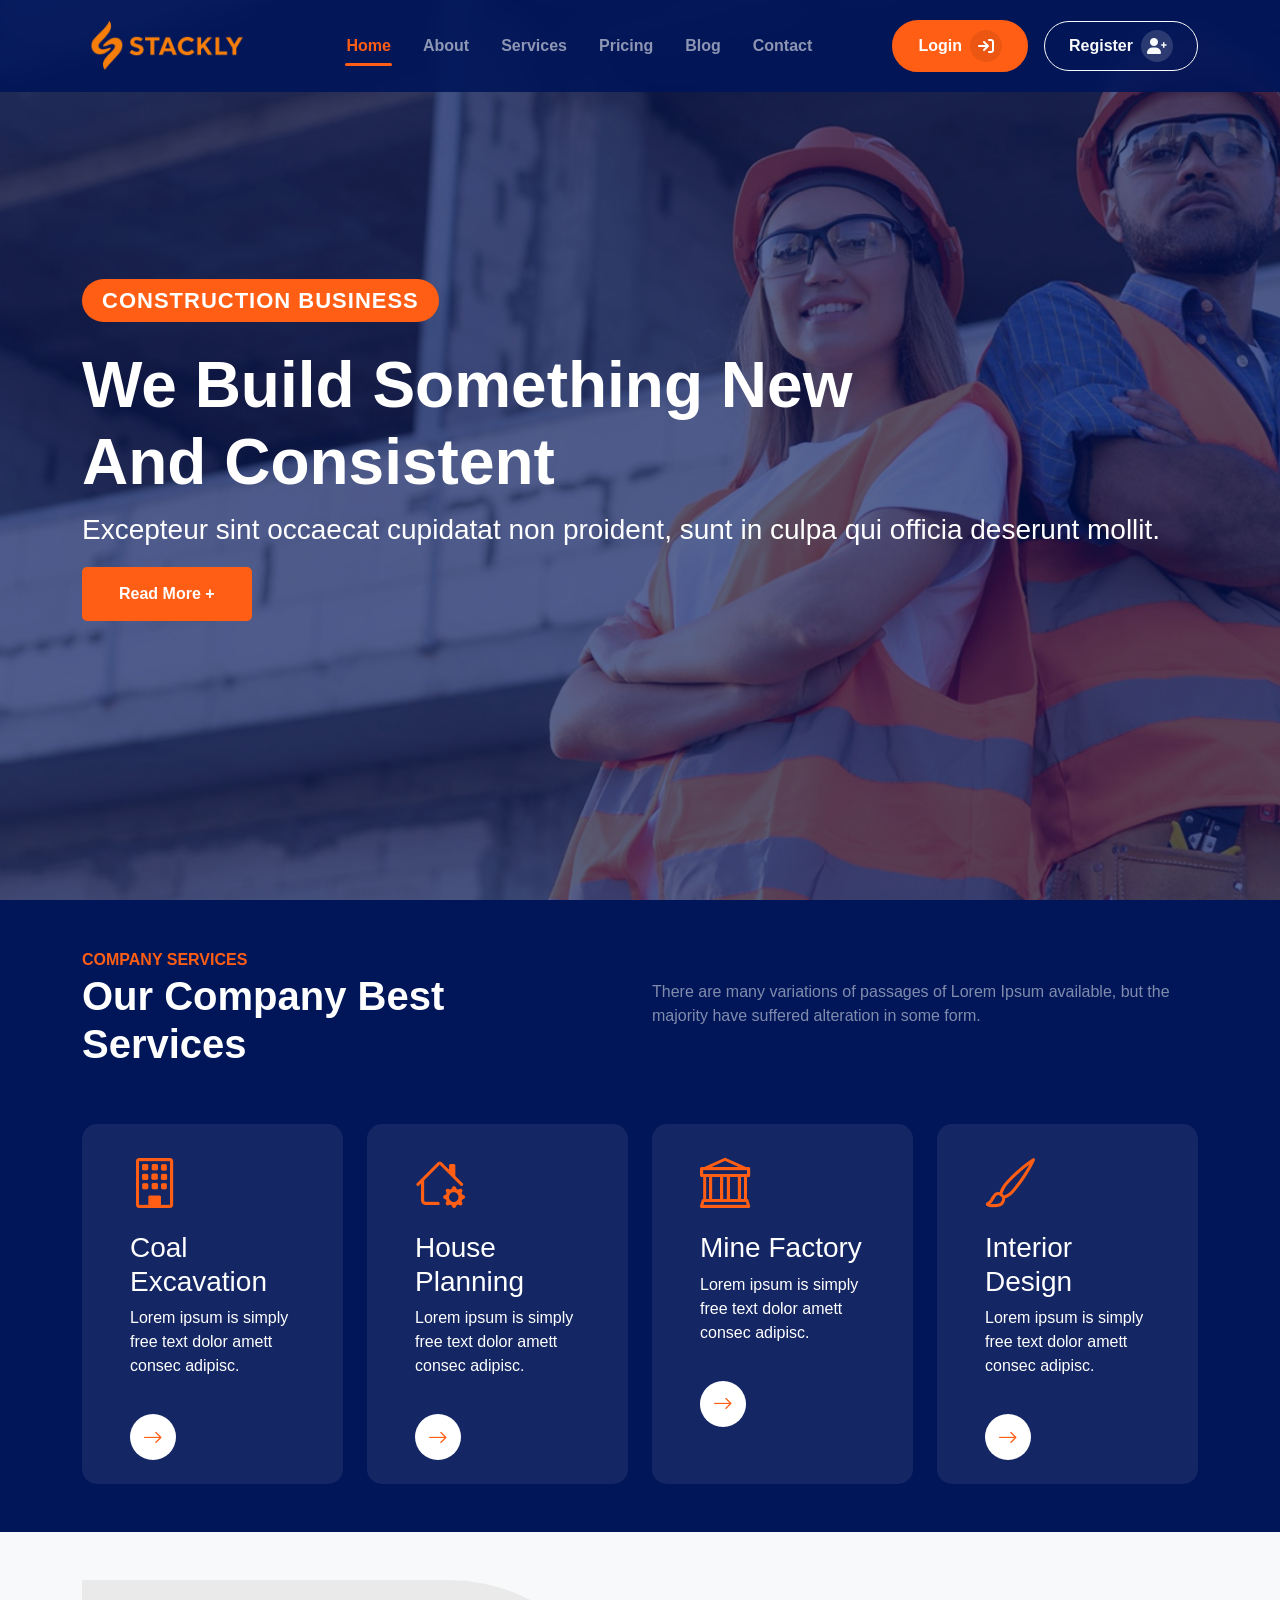
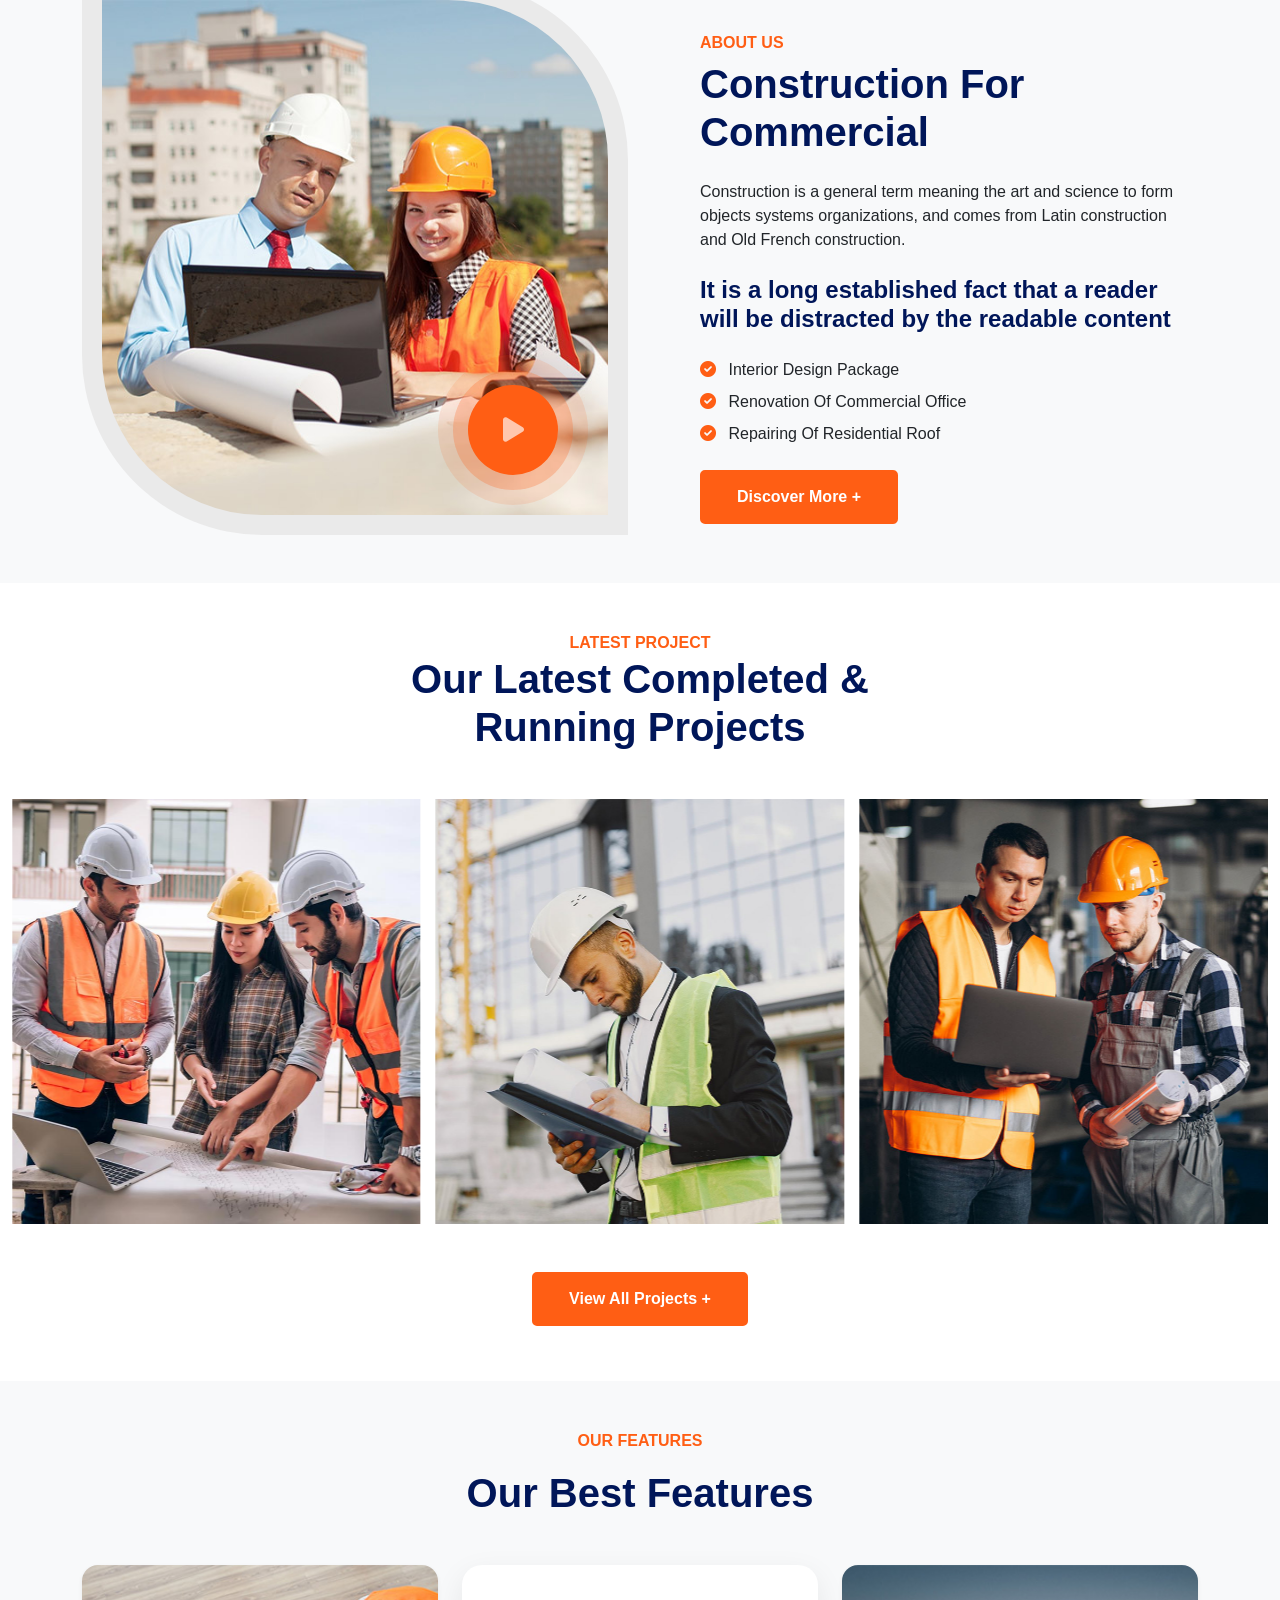
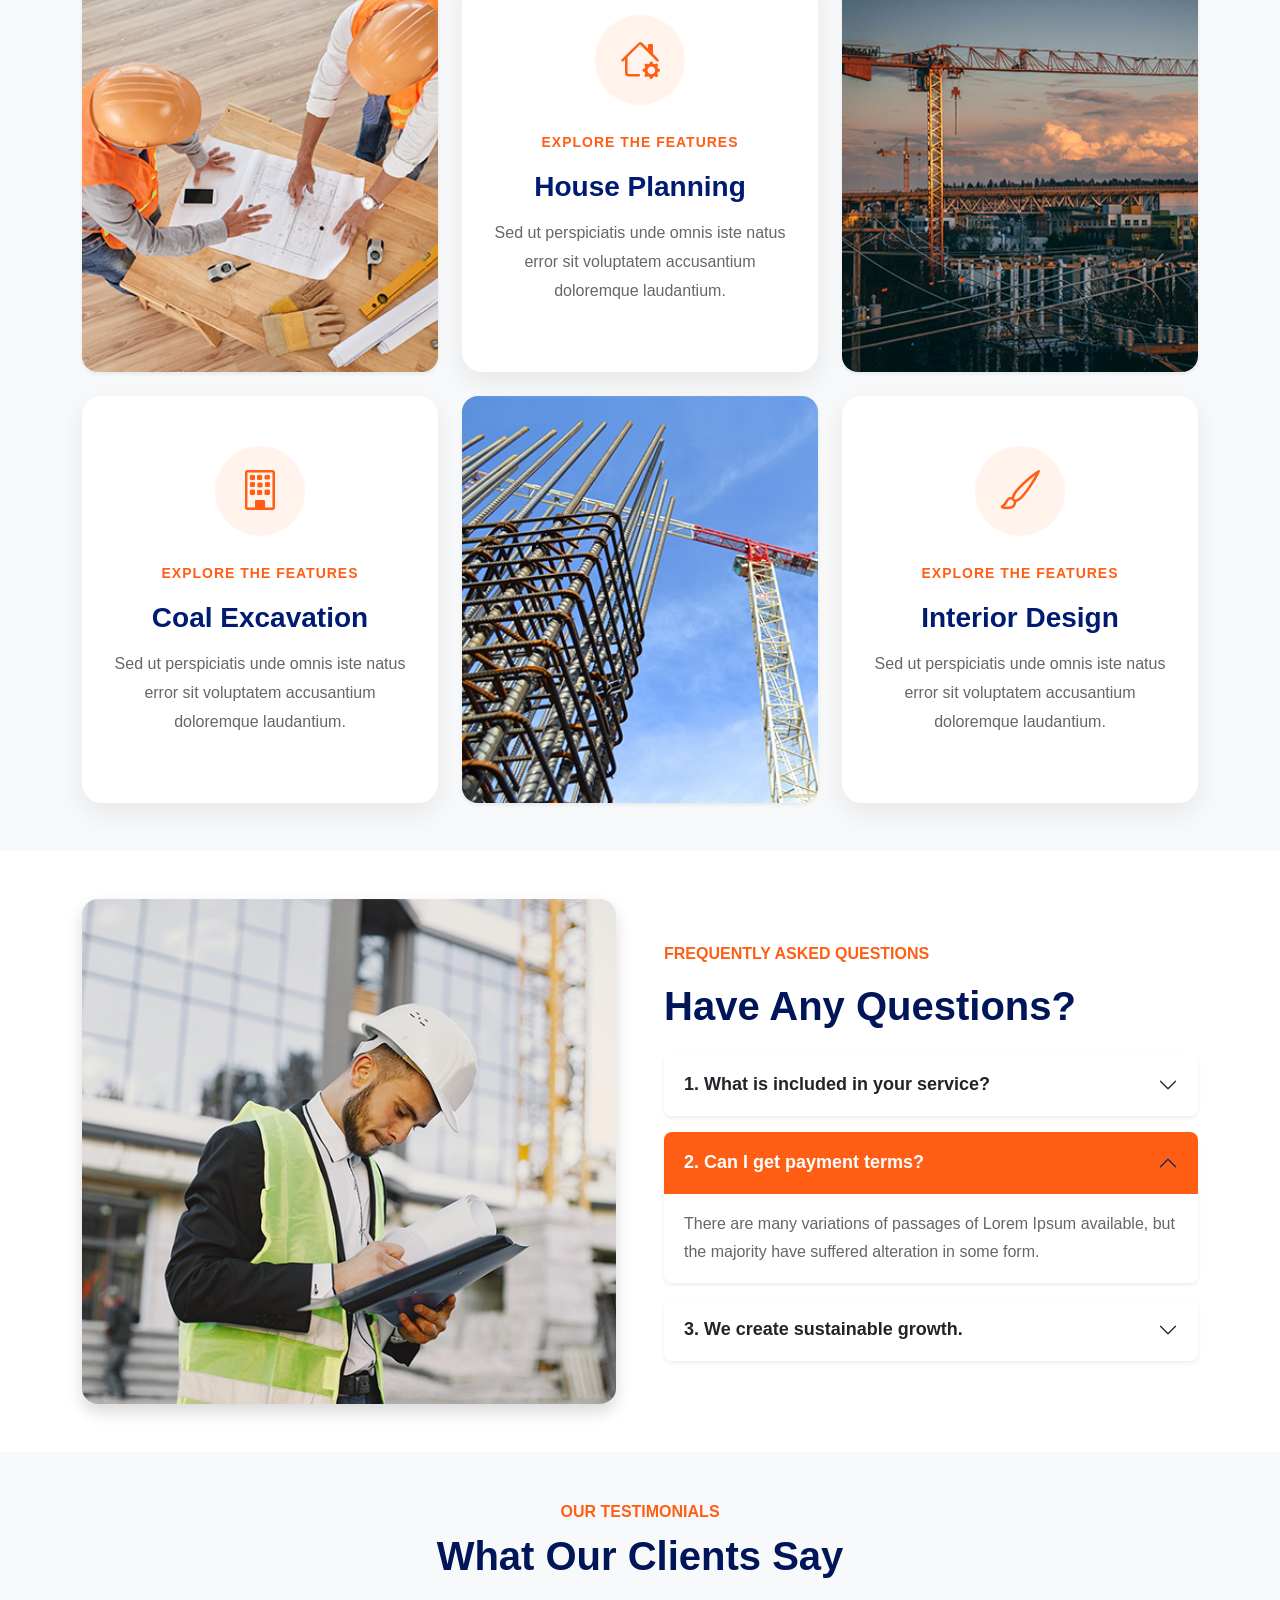
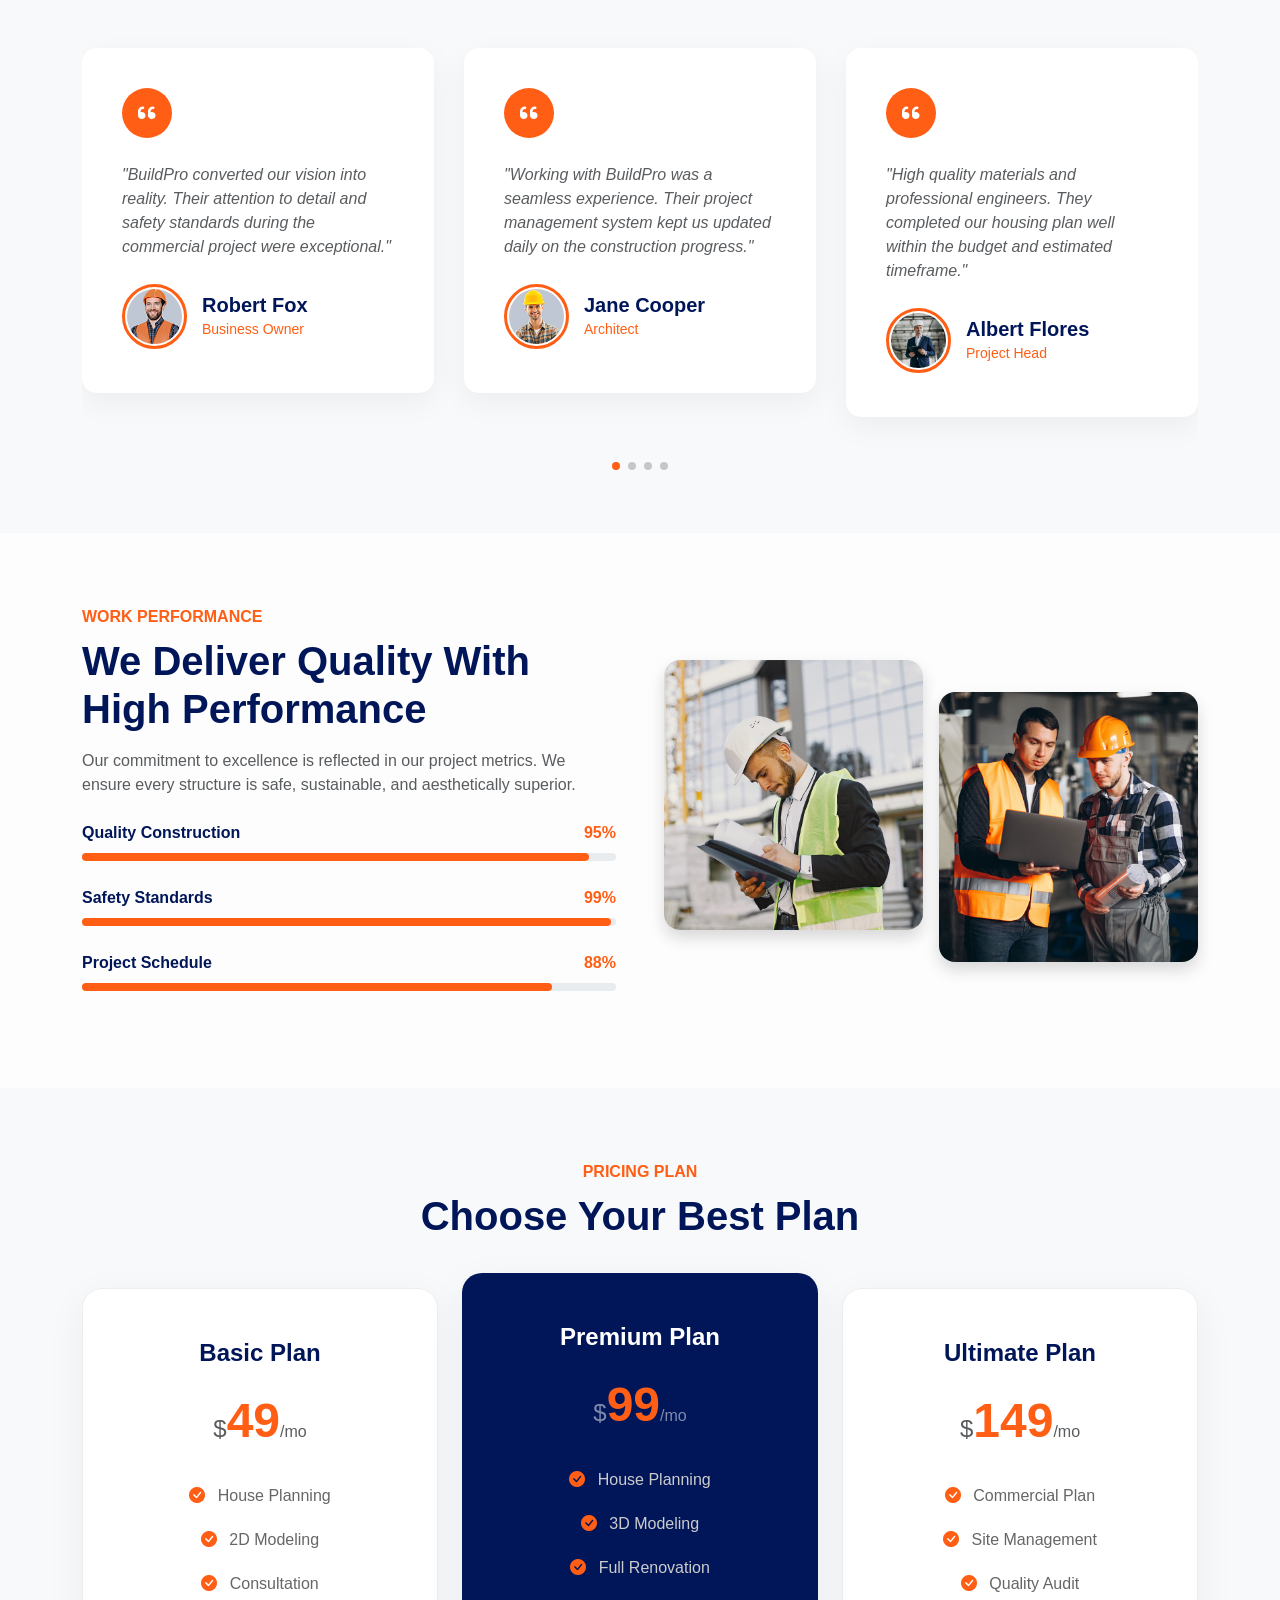
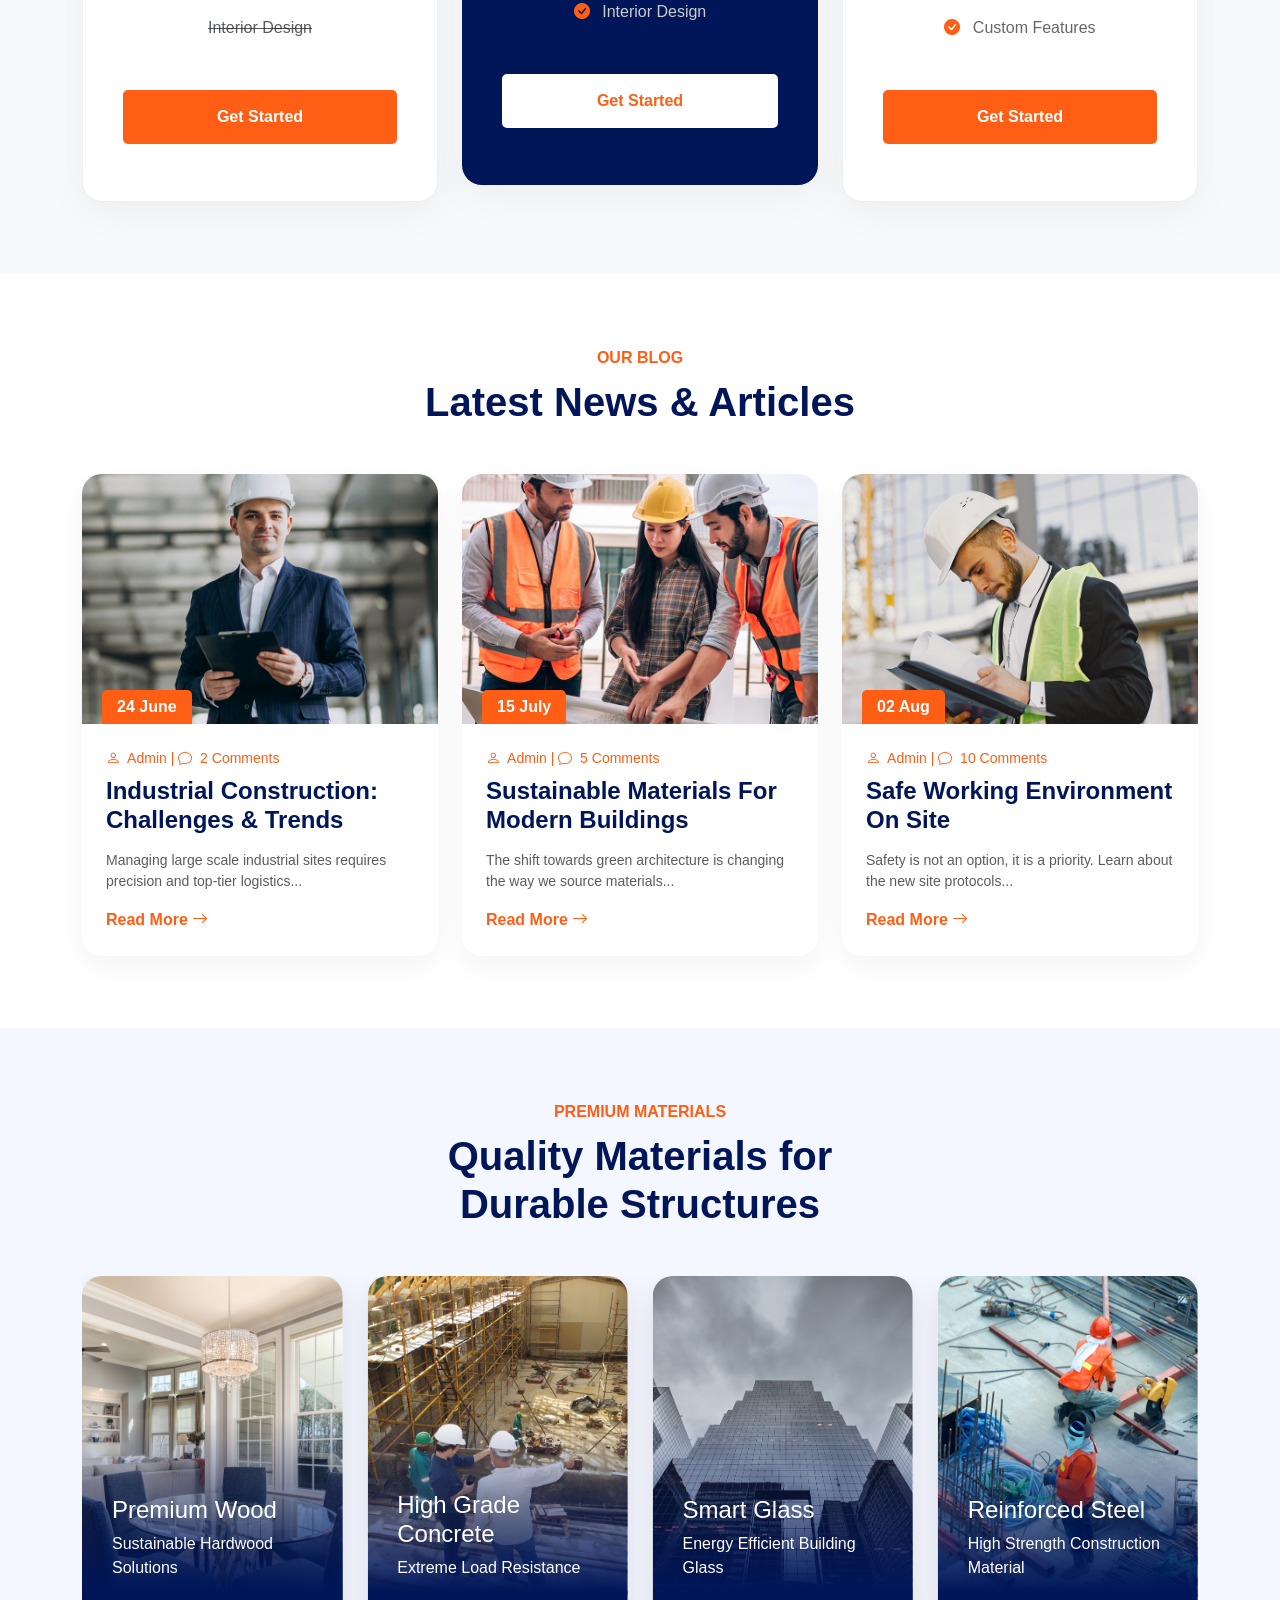
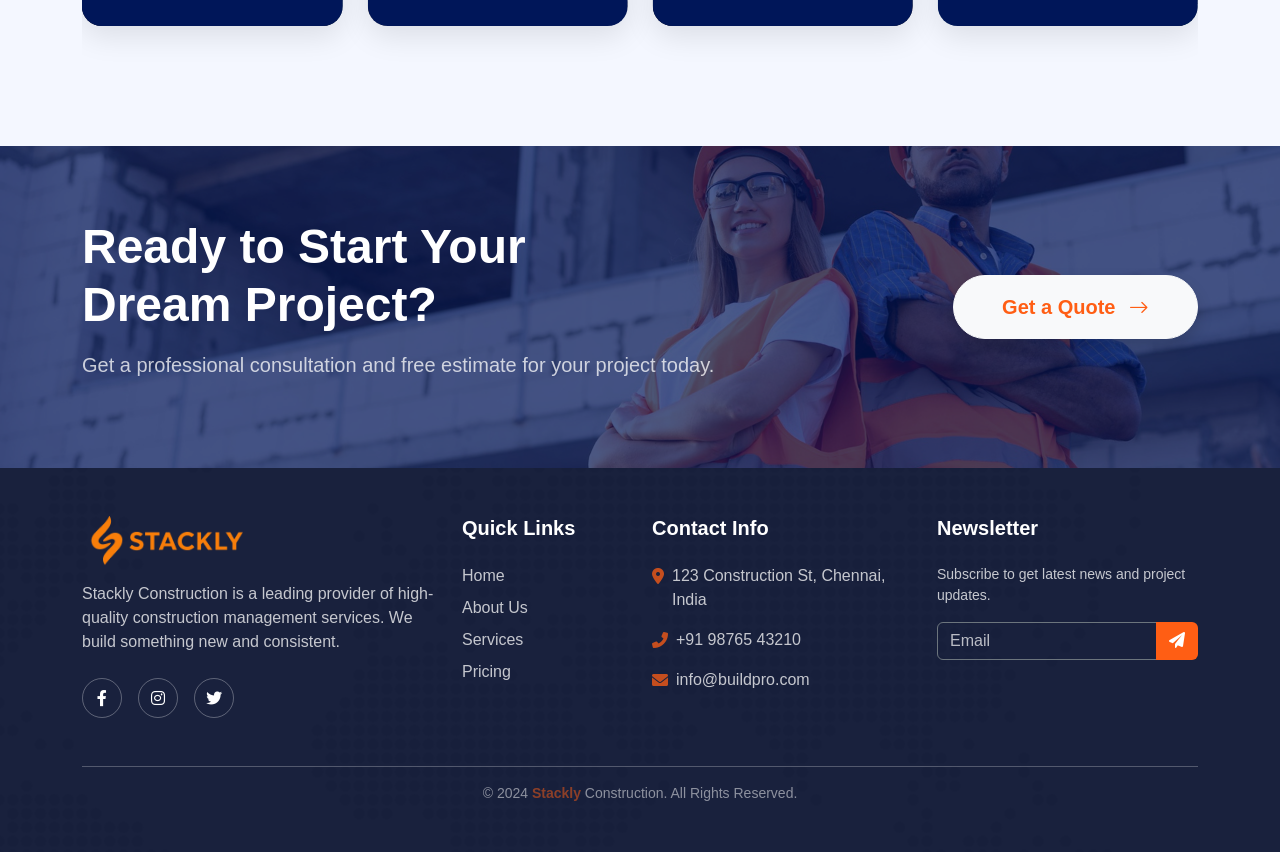
==== index.html @ fec59dae "first commit" ====
<!DOCTYPE html>
<html lang="en">

<head>
    <meta charset="UTF-8">
    <meta name="viewport" content="width=device-width, initial-scale=1">
    <title>Construction Management</title>

    <link href="https://cdn.jsdelivr.net/npm/bootstrap@5.3.3/dist/css/bootstrap.min.css" rel="stylesheet">

    <link rel="stylesheet" href="css/style.css">
    <link rel="stylesheet" href="https://cdn.jsdelivr.net/npm/bootstrap-icons@1.11.3/font/bootstrap-icons.min.css">
    <link rel="stylesheet" href="https://cdn.jsdelivr.net/npm/swiper@11/swiper-bundle.min.css">


    <link rel="stylesheet" href="https://cdnjs.cloudflare.com/ajax/libs/animate.css/4.1.1/animate.min.css">
    <link rel="stylesheet" href="https://cdnjs.cloudflare.com/ajax/libs/font-awesome/6.0.0/css/all.min.css">
    <link href="https://unpkg.com/aos@2.3.1/dist/aos.css" rel="stylesheet">

    <style>

    </style>
</head>

<body>

    <!-- Modern Preloader -->
    <div id="preloader">
        <div class="loader-content text-center">
            <div class="loader-icon mb-3">
                <i class="fas fa-hammer"></i>
            </div>
            <h5 class="fw-bold text-secondary tracking-widest">STACKLY</h5>
            <div class="loader-bar mx-auto mt-3">
                <div class="loader-progress"></div>
            </div>
        </div>
    </div>

    <!-- Header Placeholder -->
    <div id="header-placeholder"></div>


    <!--Start Slider One Sec-->
    <section class="hero-slider overflow-hidden">

        <div class="swiper heroSwiper">

            <div class="swiper-wrapper">

                <!-- Slide 1 -->

                <div class="swiper-slide">

                    <div class="slide-bg" style="background-image:url('assets/images/slider1.jpg')">

                        <div class="overlay"></div>

                        <div class="container">

                            <div class="hero-content">

                                <span class="hero-subtitle" data-aos="fade-down" data-aos-delay="100">
                                    CONSTRUCTION BUSINESS
                                </span>

                                <h1 class="display-3 fw-bold" data-aos="fade-up" data-aos-delay="300">
                                    We Build Something New
                                    <br>
                                    And Consistent
                                </h1>

                                <p class="fs-3" data-aos="fade-up" data-aos-delay="500">
                                    Excepteur sint occaecat cupidatat non proident,
                                    sunt in culpa qui officia deserunt mollit.
                                </p>

                                <a href="404.html" class="btn thm-btn" data-aos="fade-up" data-aos-delay="700">

                                    Read More +

                                </a>

                            </div>

                        </div>

                    </div>

                </div>

                <!-- Slide 2 -->

                <div class="swiper-slide">

                    <div class="slide-bg" style="background-image:url('assets/images/slider2.jpg')">

                        <div class="overlay"></div>

                        <div class="container">

                            <div class="hero-content">

                                <span class="hero-subtitle" data-aos="fade-down" data-aos-delay="100">
                                    OUR TOP CONSTRUCTION
                                </span>

                                <h1 class="display-3 fw-bold" data-aos="fade-up" data-aos-delay="300">
                                    A Modern Construction
                                    <br>
                                    & Industrial
                                </h1>

                                <p class="fs-3" data-aos="fade-up" data-aos-delay="500">
                                    Excepteur sint occaecat cupidatat non proident,
                                    sunt in culpa qui officia deserunt mollit.
                                </p>

                                <a href="404.html" class="btn thm-btn" data-aos="fade-up" data-aos-delay="700">

                                    Read More +

                                </a>

                            </div>

                        </div>

                    </div>

                </div>

            </div>

            <!-- <div class="swiper-button-next"></div>
            <div class="swiper-button-prev"></div> -->

        </div>

    </section>

    <!--Start Services One-->
    <section class="services-section py-5 overflow-hidden" data-aos="fade-up">
        <div class="container">
            <div class="row align-items-center mb-5">
                <div class="col-lg-6" data-aos="fade-right">
                    <span class="text-primary fw-bold">
                        COMPANY SERVICES
                    </span>
                    <h2 class="text-white display-6 fw-bold">
                        Our Company Best <br>
                        Services
                    </h2>
                </div>
                <div class="col-lg-6" data-aos="fade-left">
                    <p class="text-white-50">
                        There are many variations of passages of Lorem Ipsum available,
                        but the majority have suffered alteration in some form.
                    </p>
                </div>
            </div>
            <div class="row g-4 text-white">    
                <div class="col-lg-3 col-md-6">
    
                    <div class="service-card py-4 px-5">
    
                        <div class="mb-2">
                            <i class="bi bi-building"></i>
                        </div>
    
                        <h3 class="mb-2">Coal Excavation</h3>
    
                        <p>
                            Lorem ipsum is simply free text dolor amett
                            consec adipisc.
                        </p>
    
                        <a href="404.html" class="service-btn">
                            <i class="bi bi-arrow-right"></i>
                        </a>
    
                    </div>
    
                </div>
    
    
                <div class="col-lg-3 col-md-6">
    
                    <div class="service-card py-4 px-5">
    
                        <div class="mb-2">
                            <i class="bi bi-house-gear"></i>
                        </div>
    
                        <h3 class="mb-2">House Planning</h3>
    
                        <p>
                            Lorem ipsum is simply free text dolor amett
                            consec adipisc.
                        </p>
    
                        <a href="404.html" class="service-btn">
                            <i class="bi bi-arrow-right"></i>
                        </a>
    
                    </div>
    
                </div>
    
    
                <div class="col-lg-3 col-md-6">
    
                    <div class="service-card py-4 px-5">
    
                        <div class="mb-2">
                            <i class="bi bi-bank"></i>
                        </div>
    
                        <h3 class="mb-2">Mine Factory</h3>
    
                        <p>
                            Lorem ipsum is simply free text dolor amett
                            consec adipisc.
                        </p>
    
                        <a href="404.html" class="service-btn">
                            <i class="bi bi-arrow-right"></i>
                        </a>
    
                    </div>
    
                </div>
    
    
                <div class="col-lg-3 col-md-6">
    
                    <div class="service-card py-4 px-5">
    
                        <div class="mb-2">
                            <i class="bi bi-brush"></i>
                        </div>
    
                        <h3 class="mb-2">Interior Design</h3>
    
                        <p>
                            Lorem ipsum is simply free text dolor amett
                            consec adipisc.
                        </p>
    
                        <a href="404.html" class="service-btn">
                            <i class="bi bi-arrow-right"></i>
                        </a>
    
                    </div>
    
                </div>
    
            </div>
    
        </div>
    </section>

    <!--Start About Three-->
    <section class="about-three py-5 bg-light overflow-hidden">
        <div class="container">
            <div class="row align-items-center">
                <div class="col-lg-6" data-aos="fade-right">
                    <div class="about-image-wrapper">
                        <img src="assets/images/about-v3-img1.jpg" class="img-fluid about-img" alt="Construction">
                        <a href="404.html" class="play-btn">
                            <i class="fas fa-play"></i>
                        </a>
                    </div>
                </div>
                <div class="col-lg-6 pt-5" data-aos="fade-left">
                    <div class="ps-xl-5">
                        <div class="mb-4">
                            <div class="text-primary ">
                                <h6 class="fw-bold">ABOUT US</h6> <span class="right"></span>
                            </div>
                            <h2 class="display-6 fw-bold mb-4 text-secondary">Construction For Commercial</h2>
                        </div>
                        <p>Construction is a general term meaning the art and science to form objects systems
                            organizations,
                            and comes from Latin construction and Old French construction.</p>
                        <h4 class="my-4 fw-bold text-secondary">It is
                            a long established fact that a reader will be distracted by the readable content</h4>
                        <ul class="list-unstyled">
                            <li class="mb-2"><i class="fa fa-check-circle me-2 text-primary"></i>
                                Interior Design Package</li>
                            <li class="mb-2"><i class="fa fa-check-circle me-2 text-primary"></i>
                                Renovation Of Commercial Office</li>
                            <li class="mb-2"><i class="fa fa-check-circle me-2 text-primary"></i>
                                Repairing Of Residential Roof</li>
                        </ul>
                        <div class="mt-4">
                            <a href="404.html" class="thm-btn">Discover More +</a>
                        </div>
                    </div>
                </div>
            </div>
        </div>
    </section>



    <!--Start Project Three-->
    <section class="projects py-5 overflow-hidden">

        <div class="container-fluid">

            <div class="text-center mb-5" data-aos="fade-up">

                <span class="text-primary fw-bold">
                    LATEST PROJECT
                </span>

                <h2 class="text-secondary display-6 fw-bold">
                    Our Latest Completed &
                    <br>
                    Running Projects
                </h2>

            </div>

            <div class="swiper projectSlider" data-aos="fade-up" data-aos-delay="200">

                <div class="swiper-wrapper">


                    <div class="swiper-slide">

                        <div class="project-item">

                            <img src="assets/images/project1.jpg" alt="project">

                            <div class="project-overlay">

                                <a href="404.html" class="project-icon">

                                    <i class="bi bi-plus-lg"></i>

                                </a>

                                <div class="project-content text-white">

                                    <span>
                                        CONSTRUCTION
                                    </span>

                                    <h4>
                                        Dowson Construction
                                    </h4>

                                </div>

                            </div>

                        </div>

                    </div>

                    <div class="swiper-slide">

                        <div class="project-item">

                            <img src="assets/images/project2.jpg" alt="project">

                            <div class="project-overlay">

                                <a href="404.html" class="project-icon">

                                    <i class="bi bi-plus-lg"></i>

                                </a>

                                <div class="project-content text-white">

                                    <span>
                                        INDUSTRIAL
                                    </span>

                                    <h4>
                                        Modern Factory
                                    </h4>

                                </div>

                            </div>

                        </div>

                    </div>


                    <div class="swiper-slide">

                        <div class="project-item">

                            <img src="assets/images/project3.jpg" alt="project">

                            <div class="project-overlay">

                                <a href="404.html" class="project-icon">

                                    <i class="bi bi-plus-lg"></i>

                                </a>

                                <div class="project-content text-white">

                                    <span>
                                        RESIDENTIAL
                                    </span>

                                    <h4>
                                        Skyline Apartments
                                    </h4>

                                </div>

                            </div>

                        </div>

                    </div>


                    <div class="swiper-slide">

                        <div class="project-item">

                            <img src="assets/images/project4.jpg" alt="project">

                            <div class="project-overlay">

                                <a href="404.html" class="project-icon">

                                    <i class="bi bi-plus-lg"></i>

                                </a>

                                <div class="project-content text-white">

                                    <span>
                                        ARCHITECTURE
                                    </span>

                                    <h4>
                                        Building Design
                                    </h4>

                                </div>

                            </div>

                        </div>

                    </div>

                    <div class="swiper-slide">
                        <div class="project-item">
                            <img src="assets/images/project1.jpg" alt="project">
                            <div class="project-overlay">
                                <a href="404.html" class="project-icon">
                                    <i class="bi bi-plus-lg"></i>
                                </a>
                                <div class="project-content text-white">
                                    <span>CONSTRUCTION</span>
                                    <h4>Dowson Construction</h4>
                                </div>
                            </div>
                        </div>
                    </div>

                    <div class="swiper-slide">
                        <div class="project-item">
                            <img src="assets/images/project2.jpg" alt="project">
                            <div class="project-overlay">
                                <a href="404.html" class="project-icon">
                                    <i class="bi bi-plus-lg"></i>
                                </a>
                                <div class="project-content text-white">
                                    <span>INDUSTRIAL</span>
                                    <h4>Modern Factory</h4>
                                </div>
                            </div>
                        </div>
                    </div>

                    <div class="swiper-slide">
                        <div class="project-item">
                            <img src="assets/images/project3.jpg" alt="project">
                            <div class="project-overlay">
                                <a href="404.html" class="project-icon">
                                    <i class="bi bi-plus-lg"></i>
                                </a>
                                <div class="project-content text-white">
                                    <span>RESIDENTIAL</span>
                                    <h4>Skyline Apartments</h4>
                                </div>
                            </div>
                        </div>
                    </div>

                    <div class="swiper-slide">
                        <div class="project-item">
                            <img src="assets/images/project4.jpg" alt="project">
                            <div class="project-overlay">
                                <a href="404.html" class="project-icon">
                                    <i class="bi bi-plus-lg"></i>
                                </a>
                                <div class="project-content text-white">
                                    <span>ARCHITECTURE</span>
                                    <h4>Building Design</h4>
                                </div>
                            </div>
                        </div>
                    </div>

                </div>

            </div>

            <div class="text-center mt-5">

                <a href="404.html" class="thm-btn">

                    View All Projects +

                </a>

            </div>

        </div>

    </section>

    <!-- our features -->
    <section class="py-5 bg-light overflow-hidden" data-aos="fade-up">
        <div class="container">

            <div class="text-center mb-5">
                <span class="text-uppercase fw-bold text-primary">
                    Our Features
                </span>

                <h2 class="display-6 fw-bold mt-3 text-secondary">
                    Our Best Features
                </h2>
            </div>

            <div class="row g-4 align-items-stretch">

                <div class="col-lg-4 col-md-6">
                    <div class="overflow-hidden rounded-4 shadow-sm h-100">
                        <img src="assets/images/feature1.jpg" class="img-fluid w-100 h-100 object-fit-cover feature-img"
                            alt="">
                    </div>
                </div>

                <div class="col-lg-4 col-md-6" >
                    <div class="feature-card h-100 text-center">

                        <div class="feature-icon">
                            <i class="bi bi-house-gear"></i>
                        </div>

                        <span class="feature-tag">
                            EXPLORE THE FEATURES
                        </span>

                        <h3 class="mt-3 mb-3">
                            House Planning
                        </h3>

                        <p>
                            Sed ut perspiciatis unde omnis iste natus error sit
                            voluptatem accusantium doloremque laudantium.
                        </p>

                    </div>
                </div>

                <div class="col-lg-4 col-md-6">
                    <div class="overflow-hidden rounded-4 shadow-sm h-100">
                        <img src="assets/images/feature2.jpg" class="img-fluid w-100 h-100 object-fit-cover feature-img"
                            alt="">
                    </div>
                </div>

                <div class="col-lg-4 col-md-6" >
                    <div class="feature-card h-100 text-center">

                        <div class="feature-icon">
                            <i class="bi bi-building"></i>
                        </div>

                        <span class="feature-tag">
                            EXPLORE THE FEATURES
                        </span>

                        <h3 class="mt-3 mb-3">
                            Coal Excavation
                        </h3>

                        <p>
                            Sed ut perspiciatis unde omnis iste natus error sit
                            voluptatem accusantium doloremque laudantium.
                        </p>

                    </div>
                </div>

                <div class="col-lg-4 col-md-6" >
                    <div class="overflow-hidden rounded-4 shadow-sm h-100">
                        <img src="assets/images/feature3.jpg" class="img-fluid w-100 h-100 object-fit-cover feature-img"
                            alt="">
                    </div>
                </div>

                <div class="col-lg-4 col-md-6" >
                    <div class="feature-card h-100 text-center">

                        <div class="feature-icon">
                            <i class="bi bi-brush"></i>
                        </div>

                        <span class="feature-tag">
                            EXPLORE THE FEATURES
                        </span>

                        <h3 class="mt-3 mb-3">
                            Interior Design
                        </h3>

                        <p>
                            Sed ut perspiciatis unde omnis iste natus error sit
                            voluptatem accusantium doloremque laudantium.
                        </p>

                    </div>
                </div>

            </div>

        </div>
    </section>

    <!-- faq section -->
    <section class="py-5 bg-white overflow-hidden">
        <div class="container">

            <div class="row align-items-center g-5" >

                <div class="col-lg-6" data-aos="fade-right">

                    <div class="overflow-hidden rounded-4 shadow">

                        <img src="assets/images/faq.jpg" alt="FAQ" class="img-fluid w-100 faq-img">

                    </div>

                </div>
                <div class="col-lg-6" data-aos="fade-left">

                    <div class="mb-4">

                        <span class="text-uppercase fw-bold text-primary">
                            Frequently Asked Questions
                        </span>

                        <h2 class="display-6 fw-bold mt-3 text-secondary">
                            Have Any Questions?
                        </h2>

                    </div>

                    <div class="accordion" id="faqAccordion">
                        <div class="accordion-item border-0 shadow-sm mb-3 rounded-3 overflow-hidden">
                            <h2 class="accordion-header">
                                <button class="accordion-button collapsed fw-semibold" type="button"
                                    data-bs-toggle="collapse" data-bs-target="#faq1">

                                    1. What is included in your service?
                                </button>
                            </h2>
                            <div id="faq1" class="accordion-collapse collapse" data-bs-parent="#faqAccordion">
                                <div class="accordion-body">
                                    There are many variations of passages of Lorem Ipsum
                                    available, but the majority have suffered alteration
                                    in some form.
                                </div>
                            </div>
                        </div>
                        <div class="accordion-item border-0 shadow-sm mb-3 rounded-3 overflow-hidden">
                            <h2 class="accordion-header">
                                <button class="accordion-button fw-semibold" type="button" data-bs-toggle="collapse"
                                    data-bs-target="#faq2">
                                    2. Can I get payment terms?
                                </button>
                            </h2>
                            <div id="faq2" class="accordion-collapse collapse show" data-bs-parent="#faqAccordion">
                                <div class="accordion-body">
                                    There are many variations of passages of Lorem Ipsum
                                    available, but the majority have suffered alteration
                                    in some form.
                                </div>
                            </div>
                        </div>
                        <div class="accordion-item border-0 shadow-sm rounded-3 overflow-hidden">
                            <h2 class="accordion-header">
                                <button class="accordion-button collapsed fw-semibold" type="button"
                                    data-bs-toggle="collapse" data-bs-target="#faq3">
                                    3. We create sustainable growth.
                                </button>
                            </h2>
                            <div id="faq3" class="accordion-collapse collapse" data-bs-parent="#faqAccordion">
                                <div class="accordion-body">
                                    There are many variations of passages of Lorem Ipsum
                                    available, but the majority have suffered alteration
                                    in some form.
                                </div>
                            </div>
                        </div>
                    </div>
                </div>
            </div>
        </div>
    </section>

    <!-- testimonils -->
    <section class="testimonial-section py-5 overflow-hidden" data-aos="fade-up">
        <div class="container">
            <div class="text-center mb-5">
                <span class="text-primary fw-bold text-uppercase">Our Testimonials</span>
                <h2 class="display-6 fw-bold mt-2 text-secondary">What Our Clients Say</h2>
            </div>

            <div class="swiper testimonialSlider pb-5">
                <div class="swiper-wrapper">
                    <div class="swiper-slide d-flex">
                        <div class="testimonial-card flex-grow-1">
                            <div class="quote-icon-box">
                                <i class="fas fa-quote-left"></i>
                            </div>
                            <p class="text-muted fst-italic">
                                "BuildPro converted our vision into reality. Their attention to detail and safety
                                standards during the commercial project were exceptional."
                            </p>
                            <div class="client-info">
                                <img src="assets/images/testimonials1.jpg" alt="Client" class="client-avatar">
                                <div>
                                    <h5 class="mb-0 fw-bold text-secondary">Robert Fox</h5>
                                    <small class="text-primary">Business Owner</small>
                                </div>
                            </div>
                        </div>
                    </div>
                    <div class="swiper-slide d-flex">
                        <div class="testimonial-card flex-grow-1">
                            <div class="quote-icon-box">
                                <i class="fas fa-quote-left"></i>
                            </div>
                            <p class="text-muted fst-italic">
                                "Working with BuildPro was a seamless experience. Their project management system kept
                                us updated daily on the construction progress."
                            </p>
                            <div class="client-info">
                                <img src="assets/images/testimonials2.jpg" alt="Client" class="client-avatar">
                                <div>
                                    <h5 class="mb-0 fw-bold text-secondary">Jane Cooper</h5>
                                    <small class="text-primary">Architect</small>
                                </div>
                            </div>
                        </div>
                    </div>
                    <div class="swiper-slide d-flex">
                        <div class="testimonial-card flex-grow-1">
                            <div class="quote-icon-box">
                                <i class="fas fa-quote-left"></i>
                            </div>
                            <p class="text-muted fst-italic">
                                "High quality materials and professional engineers. They completed our housing plan well
                                within the budget and estimated timeframe."
                            </p>
                            <div class="client-info">
                                <img src="assets/images/project1.jpg" alt="Client" class="client-avatar">
                                <div>
                                    <h5 class="mb-0 fw-bold text-secondary">Albert Flores</h5>
                                    <small class="text-primary">Project Head</small>
                                </div>
                            </div>
                        </div>
                    </div>
                    <div class="swiper-slide d-flex">
                        <div class="testimonial-card flex-grow-1">
                            <div class="quote-icon-box">
                                <i class="fas fa-quote-left"></i>
                            </div>
                            <p class="text-muted fst-italic">
                                "High quality materials and professional engineers. They completed our housing plan well
                                within the budget and estimated timeframe."
                            </p>
                            <div class="client-info">
                                <img src="assets/images/project2.jpg" alt="Client" class="client-avatar">
                                <div>
                                    <h5 class="mb-0 fw-bold text-secondary">Albert Flores</h5>
                                    <small class="text-primary">Project Head</small>
                                </div>
                            </div>
                        </div>
                    </div>
                </div>
                <div class="swiper-pagination"></div>
            </div>
        </div>
    </section>

    <!-- performance section -->
    <section class="performance-section stats py-5 overflow-hidden" >
        <div class="container py-4">
            <div class="row align-items-center g-5">
                <div class="col-lg-6" data-aos="fade-right">
                    <span class="text-primary fw-bold text-uppercase">Work Performance</span>
                    <h2 class="display-6 fw-bold mt-2 text-secondary">We Deliver Quality With High Performance</h2>
                    <p class="text-muted mt-3 mb-4">
                        Our commitment to excellence is reflected in our project metrics. We ensure every structure is
                        safe, sustainable, and aesthetically superior.
                    </p>

                    <div class="skill-item">
                        <div class="skill-header">
                            <span class="fw-bold text-secondary">Quality Construction</span>
                            <span class="text-primary fw-bold"><span class="progress-num" data-val="95">0</span>%</span>
                        </div>
                        <div class="progress">
                            <div class="progress-bar" data-width="95%" style="width: 0%"></div>
                        </div>
                    </div>

                    <div class="skill-item">
                        <div class="skill-header">
                            <span class="fw-bold text-secondary">Safety Standards</span>
                            <span class="text-primary fw-bold"><span class="progress-num" data-val="99">0</span>%</span>
                        </div>
                        <div class="progress">
                            <div class="progress-bar" data-width="99%" style="width: 0%"></div>
                        </div>
                    </div>

                    <div class="skill-item">
                        <div class="skill-header">
                            <span class="fw-bold text-secondary">Project Schedule</span>
                            <span class="text-primary fw-bold"><span class="progress-num" data-val="88">0</span>%</span>
                        </div>
                        <div class="progress">
                            <div class="progress-bar" data-width="88%" style="width: 0%"></div>
                        </div>
                    </div>
                </div>
                <div class="col-lg-6" data-aos="fade-left">
                    <div class="row g-3">
                        <div class="col-6">
                            <img src="assets/images/project3.jpg" class="img-fluid rounded-4 shadow" alt="">
                        </div>
                        <div class="col-6 mt-5">
                            <img src="assets/images/project4.jpg" class="img-fluid rounded-4 shadow" alt="">
                        </div>
                    </div>
                </div>
            </div>
        </div>
    </section>

    <!-- Pricing Plan -->
    <section class="py-5 bg-light overflow-hidden" data-aos="fade-up">
        <div class="container py-4">
            <div class="text-center mb-5" >
                <span class="text-primary fw-bold text-uppercase">Pricing Plan</span>
                <h2 class="display-6 fw-bold mt-2 text-secondary">Choose Your Best Plan</h2>
            </div>
            <div class="row g-4 justify-content-center">
                <div class="col-lg-4 col-md-6" >
                    <div class="pricing-card text-center">
                        <h4 class="fw-bold text-secondary">Basic Plan</h4>
                        <div class="price-tag my-4">
                            <h2><span class="fs-4 fw-normal text-muted">$</span>49<small
                                    class="fs-6 text-muted fw-normal">/mo</small></h2>
                        </div>
                        <div class="pricing-features">
                            <ul class="list-unstyled">
                                <li><i class="bi bi-check-circle-fill text-primary me-2"></i> House Planning</li>
                                <li><i class="bi bi-check-circle-fill text-primary me-2"></i> 2D Modeling</li>
                                <li><i class="bi bi-check-circle-fill text-primary me-2"></i> Consultation</li>
                                <li class="text-decoration-line-through text-muted">Interior Design</li>
                            </ul>
                        </div>
                        <a href="404.html" class="thm-btn w-100 mt-4">Get Started</a>
                    </div>
                </div>
                <div class="col-lg-4 col-md-6">
                    <div class="pricing-card featured text-center">
                        <h4 class="fw-bold">Premium Plan</h4>
                        <div class="price-tag my-4">
                            <h2><span class="fs-4 fw-normal text-white-50">$</span>99<small
                                    class="fs-6 text-white-50 fw-normal">/mo</small></h2>
                        </div>
                        <div class="pricing-features">
                            <ul class="list-unstyled">
                                <li><i class="bi bi-check-circle-fill text-primary me-2"></i> House Planning</li>
                                <li><i class="bi bi-check-circle-fill text-primary me-2"></i> 3D Modeling</li>
                                <li><i class="bi bi-check-circle-fill text-primary me-2"></i> Full Renovation</li>
                                <li><i class="bi bi-check-circle-fill text-primary me-2"></i> Interior Design</li>
                            </ul>
                        </div>
                        <a href="404.html" class="thm-btn w-100 mt-4"
                            style="background: #fff; color: var(--primary); border-color: #fff;">Get Started</a>
                    </div>
                </div>
                <div class="col-lg-4 col-md-6" >
                    <div class="pricing-card text-center">
                        <h4 class="fw-bold text-secondary">Ultimate Plan</h4>
                        <div class="price-tag my-4">
                            <h2><span class="fs-4 fw-normal text-muted">$</span>149<small
                                    class="fs-6 text-muted fw-normal">/mo</small></h2>
                        </div>
                        <div class="pricing-features">
                            <ul class="list-unstyled">
                                <li><i class="bi bi-check-circle-fill text-primary me-2"></i> Commercial Plan</li>
                                <li><i class="bi bi-check-circle-fill text-primary me-2"></i> Site Management</li>
                                <li><i class="bi bi-check-circle-fill text-primary me-2"></i> Quality Audit</li>
                                <li><i class="bi bi-check-circle-fill text-primary me-2"></i> Custom Features</li>
                            </ul>
                        </div>
                        <a href="404.html" class="thm-btn w-100 mt-4">Get Started</a>
                    </div>
                </div>
            </div>
        </div>
    </section>

    <!-- Blog Section -->
    <section class="py-5 bg-white overflow-hidden" data-aos="fade-up">
        <div class="container py-4">
            <div class="text-center mb-5" >
                <span class="text-primary fw-bold text-uppercase">Our Blog</span>
                <h2 class="display-6 fw-bold mt-2 text-secondary">Latest News & Articles</h2>
            </div>
            <div class="row g-4">
                <div class="col-lg-4 col-md-6" >
                    <div class="blog-card h-100">
                        <div class="blog-img-box">
                            <img src="assets/images/project1.jpg" class="w-100 h-100 object-fit-cover" alt="">
                            <div class="blog-date">24 June</div>
                        </div>
                        <div class="p-4">
                            <div class="mb-2 text-primary small">
                                <i class="bi bi-person me-1"></i> Admin | <i class="bi bi-chat me-1"></i> 2 Comments
                            </div>
                            <h4 class="fw-bold text-secondary mb-3">Industrial Construction: Challenges & Trends</h4>
                            <p class="text-muted small">Managing large scale industrial sites requires precision and
                                top-tier logistics...</p>
                            <a href="404.html" class="text-primary fw-bold text-decoration-none">Read More <i
                                    class="bi bi-arrow-right"></i></a>
                        </div>
                    </div>
                </div>
                <div class="col-lg-4 col-md-6" >
                    <div class="blog-card h-100">
                        <div class="blog-img-box">
                            <img src="assets/images/project2.jpg" class="w-100 h-100 object-fit-cover" alt="">
                            <div class="blog-date">15 July</div>
                        </div>
                        <div class="p-4">
                            <div class="mb-2 text-primary small">
                                <i class="bi bi-person me-1"></i> Admin | <i class="bi bi-chat me-1"></i> 5 Comments
                            </div>
                            <h4 class="fw-bold text-secondary mb-3">Sustainable Materials For Modern Buildings</h4>
                            <p class="text-muted small">The shift towards green architecture is changing the way we
                                source materials...</p>
                            <a href="404.html" class="text-primary fw-bold text-decoration-none">Read More <i
                                    class="bi bi-arrow-right"></i></a>
                        </div>
                    </div>
                </div>
                <div class="col-lg-4 col-md-6" >
                    <div class="blog-card h-100">
                        <div class="blog-img-box">
                            <img src="assets/images/project3.jpg" class="w-100 h-100 object-fit-cover" alt="">
                            <div class="blog-date">02 Aug</div>
                        </div>
                        <div class="p-4">
                            <div class="mb-2 text-primary small">
                                <i class="bi bi-person me-1"></i> Admin | <i class="bi bi-chat me-1"></i> 10 Comments
                            </div>
                            <h4 class="fw-bold text-secondary mb-3">Safe Working Environment On Site</h4>
                            <p class="text-muted small">Safety is not an option, it is a priority. Learn about the new
                                site protocols...</p>
                            <a href="404.html" class="text-primary fw-bold text-decoration-none">Read More <i
                                    class="bi bi-arrow-right"></i></a>
                        </div>
                    </div>
                </div>
            </div>
        </div>
    </section>

    <!-- Materials Showcase Section -->
    <section class="material-section py-5 overflow-hidden" data-aos="fade-up">
        <div class="container py-4">
            <div class="text-center mb-5" >
                <span class="text-primary fw-bold text-uppercase">Premium Materials</span>
                <h2 class="display-6 fw-bold mt-2 text-secondary">Quality Materials for <br> Durable Structures</h2>
            </div>

            <div class="swiper materialSwiper pb-5">
                <div class="swiper-wrapper">
                    <div class="swiper-slide">
                        <div class="material-card">
                            <img src="assets/images/materials1.jpg" alt="Steel">

                            <div class="material-overlay">
                                <h4>Reinforced Steel</h4>
                                <p>High Strength Construction Material</p>
                            </div>
                        </div>
                    </div>

                    <div class="swiper-slide">
                        <div class="material-card">
                            <img src="assets/images/materials2.jpg" alt="Wood">

                            <div class="material-overlay">
                                <h4>Premium Wood</h4>
                                <p>Sustainable Hardwood Solutions</p>
                            </div>
                        </div>
                    </div>

                    <div class="swiper-slide">
                        <div class="material-card">
                            <img src="assets/images/materials3.jpg" alt="Concrete">

                            <div class="material-overlay">
                                <h4>High Grade Concrete</h4>
                                <p>Extreme Load Resistance</p>
                            </div>
                        </div>
                    </div>

                    <div class="swiper-slide">
                        <div class="material-card">
                            <img src="assets/images/materials4.jpg" alt="Glass">

                            <div class="material-overlay">
                                <h4>Smart Glass</h4>
                                <p>Energy Efficient Building Glass</p>
                            </div>
                        </div>
                    </div>

                    <div class="swiper-slide">
                        <div class="material-card">
                            <img src="assets/images/materials1.jpg" alt="Steel">

                            <div class="material-overlay">
                                <h4>Reinforced Steel</h4>
                                <p>High Strength Construction Material</p>
                            </div>
                        </div>
                    </div>

                    <div class="swiper-slide">
                        <div class="material-card">
                            <img src="assets/images/materials2.jpg" alt="Wood">

                            <div class="material-overlay">
                                <h4>Premium Wood</h4>
                                <p>Sustainable Hardwood Solutions</p>
                            </div>
                        </div>
                    </div>

                    <div class="swiper-slide">
                        <div class="material-card">
                            <img src="assets/images/materials3.jpg" alt="Concrete">

                            <div class="material-overlay">
                                <h4>High Grade Concrete</h4>
                                <p>Extreme Load Resistance</p>
                            </div>
                        </div>
                    </div>

                    <div class="swiper-slide">
                        <div class="material-card">
                            <img src="assets/images/materials4.jpg" alt="Glass">

                            <div class="material-overlay">
                                <h4>Smart Glass</h4>
                                <p>Energy Efficient Building Glass</p>
                            </div>
                        </div>
                    </div>
                </div>
                <div class="swiper-pagination"></div>
            </div>
        </div>
    </section>

    <!-- Call to Action Section -->
    <section class="cta-section py-5 text-white overflow-hidden" data-aos="fade-up">
        <div class="container py-4">
            <div class="row align-items-center">
                <div class="col-lg-8 text-center text-lg-start">
                    <h2 class="display-5 fw-bold mb-3">Ready to Start Your <br> Dream Project?</h2>
                    <p class="fs-5 opacity-75">Get a professional consultation and free estimate for your project today.
                    </p>
                </div>
                <div class="col-lg-4 text-center text-lg-end mt-4 mt-lg-0">
                    <a href="signup.html"
                        class="btn btn-light btn-lg px-5 py-3 fw-bold text-primary rounded-pill shadow">
                        Get a Quote <i class="bi bi-arrow-right ms-2"></i>
                    </a>
                </div>
            </div>
        </div>
    </section>

     <!-- Footer Placeholder -->
    <div id="footer-placeholder"></div>


    

    <!-- Scripts -->
    <script src="https://code.jquery.com/jquery-3.6.0.min.js"></script>
    <script src="https://cdn.jsdelivr.net/npm/bootstrap@5.3.3/dist/js/bootstrap.bundle.min.js"></script>
    <script src="js/main.js"></script>
    <script src="https://cdn.jsdelivr.net/npm/swiper@11/swiper-bundle.min.js"></script>
    <script src="https://unpkg.com/aos@2.3.1/dist/aos.js"></script>
    
</body>
</html>
---- css/style.css ----
body {
    font-family: Arial, sans-serif;
}

.navbar {
    transition: all 0.4s ease;
    background-color: rgba(0, 22, 89, 0.9) !important; /* Semi-transparent dark blue */
    backdrop-filter: blur(10px);
}

.navbar.navbar-scrolled {
    padding: 10px 0 !important;
    background-color: var(--dark) !important;
    box-shadow: 0 5px 25px rgba(0,0,0,0.3);
}

.nav-link {
    transition: 0.3s;
}

.nav-link:hover, 
.nav-link.active {
    color: var(--primary) !important;
    position: relative;
}

/* Trendy bottom line for active link */
.nav-link.active::after {
    content: '';
    position: absolute;
    bottom: 0;
    left: 15px; /* Alignment with text padding */
    right: 15px;
    height: 3px;
    background-color: var(--primary);
    border-radius: 50px;
}

:root {
    --primary:#ff5e14;
    --dark: #001659;
}

.thm-btn {
    position: relative;
    background: var(--primary);
    color: #fff;
    padding: 13px 35px;
    border-radius: 5px;
    text-decoration: none;
    display: inline-block;
    font-weight: bold;
    transition: all 0.5s ease;
    border: 2px solid var(--primary);
    overflow: hidden;
    z-index: 1;
}

.thm-btn::before {
    content: '';
    position: absolute;
    top: 0; left: 0; width: 0; height: 100%;
    background: #fff;
    z-index: -1;
    transition: all 0.5s ease;
}

.thm-btn:hover {
    background: white;
    color: var(--primary);
}

.text-primary{
    color:var(--primary) !important;
}

.text-secondary{
    color:var(--dark) !important;
}

/* slider banner */


/* HERO */

.hero-slider{
    overflow:hidden;
}

.swiper-slide{
    position:relative;
}

.slide-bg{

    min-height:100vh;

    background-size:cover;
    background-position:center;

    display:flex;
    align-items:center;

    position:relative;
}

.overlay{

    position:absolute;
    inset:0;

    background:
    rgba(0,20,90,.65);
}

.hero-content{

    position:relative;
    z-index:2;

    color:#fff;

    margin:auto;
}

.hero-subtitle{

    display:block;

    font-size:22px;
    font-weight:700;

    margin-bottom:25px;

    letter-spacing:1px;
}


.hero-content .hero-subtitle {
    background: var(--primary);
    display: inline-block;
    padding: 5px 20px;
    border-radius: 50px;
}

/* ARROWS */

.swiper-button-next,
.swiper-button-prev{

    width:70px !important;
    height:70px !important;

    border:1px solid rgba(255,255,255,.5);

    border-radius:50%;

    color:#fff !important;

    backdrop-filter:blur(5px);
}

.swiper-button-next::after,
.swiper-button-prev::after{

    font-size:20px !important;
}

/* service section */

.services-section{
    background:var(--dark);
    overflow:hidden;
}


/* CARD */

.service-card{
    background: #142663;
    border-radius:15px;
    height: 100%;
    position:relative;
    overflow:hidden;
    transition:.4s;
}

.service-card::before{
    content:'';
    position:absolute;
    inset:0;
    background:url('/assets/images/materials1.jpg')
    center/cover;
    opacity:0;
    transition:.4s;
}

.service-card i {
    font-size: 50px;
    display: inline-block;
    color: var(--primary);
    transition: 0.5s ease;
}

.service-card:hover::before{
    opacity:.15;
}

.service-card:hover{
    background: var(--primary);
    transform:translateY(-10px);
}

.service-card:hover .mb-2 i {
    transform: scale(1.1) rotateY(180deg);
    color: #fff !important;
}

.service-btn {
    display: inline-flex;
    align-items: center;
    justify-content: center;
    width: 46px;
    height: 46px;
    background: #fff;
    color: var(--primary);
    border-radius: 50px;
    text-decoration: none;
    transition: all 0.4s cubic-bezier(0.4, 0, 0.2, 1);
    margin-top: 20px;
    position: relative;
    overflow: hidden;
    padding: 0 12px;
    border: 1px solid transparent;
    white-space: nowrap;
}

.service-btn::before {
    content: 'Read More';
    font-size: 13px;
    font-weight: 700;
    opacity: 0;
    max-width: 0;
    transition: all 0.4s ease;
    display: inline-block;
}

.service-btn:hover {
    width: 140px;
    background: var(--dark);
    color: #fff;
    justify-content: space-between;
}

.service-btn:hover::before {
    opacity: 1;
    max-width: 100px;
    margin-right: 10px;
}

.service-btn i {
    transition: transform 0.3s ease;
    font-size: 20px;
    display: inline-block;
}

.service-btn:hover i {
    transform: translateX(3px);
}





/* IMAGE */

.about-image-wrapper {
    position: relative;
    padding: 20px;
    border-radius: 0 180px 0 180px;
    background: #eaeaea;
}

.about-img {
    width: 100%;
    height: 100%;
    object-fit: cover;

    border-radius:
        0 160px 0 160px;

    transition: .5s;
}

.about-image-wrapper:hover .about-img {
    transform: scale(1.03);
}

/* PLAY BUTTON */

.play-btn {
    position: absolute;
    bottom: 60px;
    right: 70px;

    width: 90px;
    height: 90px;

    background: var(--primary);

    border-radius: 50%;

    display: flex;
    align-items: center;
    justify-content: center;

    color: white;
    font-size: 28px;

    text-decoration: none;

    z-index: 2;
}

.play-btn::before {
    content: "";

    position: absolute;

    width: 120px;
    height: 120px;

    border-radius: 50%;

    background: rgba(255, 94, 20, .25);

    animation: ripple 2s infinite;
}

.play-btn::after {
    content: "";

    position: absolute;

    width: 150px;
    height: 150px;

    border-radius: 50%;

    background: rgba(255, 94, 20, .12);

    animation: ripple 3s infinite;
}

@keyframes ripple {

    0% {
        transform: scale(.8);
        opacity: 1;
    }

    100% {
        transform: scale(1.4);
        opacity: 0;
    }

}



@media(max-width:991px) {

    .play-btn {

        width: 70px;
        height: 70px;

        font-size: 20px;

        right: 30px;
        bottom: 30px;
    }

}

@media(max-width:576px) {

    .about-image-wrapper {
        border-radius: 0 80px 0 80px;
    }

    .about-img {
        border-radius: 0 70px 0 70px;
    }

}


/* CARD */

.project-item{

    position:relative;

    overflow:hidden;
}

.project-item img{

    width:100%;
    height:100%;

    object-fit:cover;

    transition:.8s;
}

/* OVERLAY */

.project-overlay{

    position:absolute;

    inset:0;

    background:
    rgba(0,27,115,.85);

    opacity:0;

    transition:.5s;
}

/* CONTENT */

.project-content{

    position:absolute;

    left:50px;
    bottom:50px;

    transform:
    translateY(60px);

    transition:.5s;
}

/* PLUS ICON */

.project-icon{

    position:absolute;

    top:60px;
    left:50%;

    transform:
    translateX(-50%)
    translateY(-40px);

    width:65px;
    height:65px;

    background:var(--primary);

    color:#fff;

    text-decoration:none;

    display:flex;

    align-items:center;
    justify-content:center;

    font-size:28px;

    transition:.5s;
}

/* HOVER */

.project-item:hover img{

    transform:scale(1.15);
}

.project-item:hover .project-overlay{

    opacity:1;
}

.project-item:hover .project-content{

    transform:translateY(0);
}

.project-item:hover .project-icon{

    transform:
    translateX(-50%)
    translateY(0);
}

/* BUTTON */

.btn-view{

    background:var(--primary);

    color:#fff;

    padding:18px 40px;

    text-decoration:none;

    font-weight:700;

    display:inline-block;

    transition:.4s;
}

.btn-view:hover{

    background:var(--dark);

    color:#fff;
}

/* our features */
.feature-card{
    background:#fff;
    padding:50px 30px;
    border-radius:20px;
    box-shadow:0 10px 30px rgba(0,0,0,.08);
    transition:.4s;
}

.feature-card:hover{
    transform:translateY(-10px);
    box-shadow:0 20px 40px rgba(0,0,0,.15);
}

.feature-icon{
    width:90px;
    height:90px;
    margin:auto;
    margin-bottom:25px;
    border-radius:50%;
    background:#fff3eb;
    display:flex;
    align-items:center;
    justify-content:center;
    font-size:40px;
    color:#ff5e14;
}

.feature-tag{
    color:#ff5e14;
    font-size:14px;
    font-weight:700;
    letter-spacing:1px;
}

.feature-card h3{
    font-weight:700;
    color:#001b72;
}

.feature-card p{
    color:#666;
    line-height:1.8;
}

.feature-img{
    transition:.5s;
    min-height:350px;
    object-fit:cover;
}

.feature-img:hover{
    transform:scale(1.1);
}

/* faq */
.faq-img{
    transition:.5s;
    min-height:500px;
    object-fit:cover;
}

.faq-img:hover{
    transform:scale(1.05);
}

.accordion-button{
    padding:20px;
    font-size:18px;
}

.accordion-button:not(.collapsed){
    background:#ff5e14;
    color:#fff;
    box-shadow:none;
}

.accordion-button:focus{
    box-shadow:none;
    border:none;
}

.accordion-body{
    line-height:1.8;
    color:#666;
}

/* testimonials */
.testimonial-section {
    background-color: #f8f9fa;
    position: relative;
    overflow: hidden;
}

.testimonial-card {
    background: #fff;
    padding: 40px;
    border-radius: 15px;
    box-shadow: 0 10px 30px rgba(0,0,0,0.05);
    margin: 20px 0;
    position: relative;
    transition: all 0.4s ease;
    border-bottom: 4px solid transparent;
    height: 100%;
}

.testimonial-card:hover {
    background: #fff;
    transform: translateY(-10px);
    border-color: var(--primary);
    box-shadow: 0 20px 40px rgba(0,0,0,0.1);
}

.quote-icon-box {
    width: 50px;
    height: 50px;
    background: var(--primary);
    color: #fff;
    border-radius: 50%;
    display: flex;
    align-items: center;
    justify-content: center;
    font-size: 20px;
    margin-bottom: 25px;
}

.client-info {
    display: flex;
    align-items: center;
    gap: 15px;
    margin-top: 25px;
}

.client-avatar {
    width: 65px;
    height: 65px;
    border-radius: 50%;
    object-fit: cover;
    border: 3px solid var(--primary);
    padding: 2px;
}

.testimonial-section .swiper-pagination-bullet-active{
background-color: #ff5e14 !important;
}

/* Work Performance Section */
.performance-section {
    background: #fdfdfd;
}

.skill-item {
    margin-bottom: 25px;
}

.skill-header {
    display: flex;
    justify-content: space-between;
    margin-bottom: 8px;
}

.progress {
    height: 8px;
    background-color: #e9ecef;
    overflow: visible;
    border-radius: 10px;
}

.progress-bar {
    background-color: var(--primary);
    border-radius: 10px;
    position: relative;
}

/* Pricing Section */
.pricing-card {
    background: #fff;
    padding: 50px 40px;
    border-radius: 20px;
    box-shadow: 0 10px 40px rgba(0,0,0,0.05);
    transition: all 0.4s ease;
    border: 1px solid #eee;
}

.pricing-card.featured {
    background: var(--dark);
    color: #fff;
    transform: translateY(-15px);
    border: none;
}

.pricing-card:hover {
    border-color: var(--primary);
    transform: translateY(-10px);
}

.price-tag h2 {
    font-size: 48px;
    font-weight: 800;
    color: var(--primary);
}

.pricing-features ul li {
    padding: 10px 0;
    color: #666;
}

.pricing-card.featured .pricing-features ul li {
    color: #ccc;
}

/* Blog Section */
.blog-card {
    background: #fff;
    border-radius: 20px;
    overflow: hidden;
    box-shadow: 0 10px 30px rgba(0,0,0,0.05);
    transition: 0.4s;
}

.blog-img-box {
    overflow: hidden;
    position: relative;
    height: 250px;
}

.blog-img-box img {
    transition: 0.5s;
}

.blog-card:hover .blog-img-box img {
    transform: scale(1.1);
}

.blog-date {
    position: absolute;
    bottom: 0;
    left: 20px;
    background: var(--primary);
    color: #fff;
    padding: 5px 15px;
    border-radius: 5px 5px 0 0;
    font-weight: 600;
}

/* Blog Read More Link Animation */
.blog-card .text-primary.fw-bold.text-decoration-none {
    transition: all 0.3s ease;
    display: inline-block; /* Ensure transform works */
}

.blog-card .text-primary.fw-bold.text-decoration-none:hover {
    transform: translateX(5px);
}

/* Materials Slider Section */
.material-section {
    background: #f4f7ff;
}

.material-card {
    position: relative;
    border-radius: 20px;
    overflow: hidden;
    height: 350px;
    box-shadow: 0 10px 30px rgba(0,0,0,0.1);
}

.material-card img {
    width: 100%;
    height: 100%;
    object-fit: cover;
    transition: 0.5s;
}

.material-overlay {
    position: absolute;
    inset: 0;
    background: linear-gradient(to top, var(--dark) 10%, transparent 60%);
    display: flex;
    flex-direction: column;
    justify-content: flex-end;
    padding: 30px;
    color: #fff;
    transition: 0.4s;
}

.material-card:hover img {
    transform: scale(1.1);
}

/* CTA Section */
.cta-section {
    background: var(--primary);
    background-image: url('../assets/images/slider1.jpg');
    background-size: cover;
    background-position: center;
    background-attachment: fixed; 
    position: relative;
    z-index: 1;
}

.cta-section::before {
    content: '';
    position: absolute;
    inset: 0;
    background: rgba(0, 22, 89, 0.7); /* Dark blue overlay */
    z-index: -1;
}

/* Modern Preloader Styles */
#preloader {
    position: fixed;
    top: 0; left: 0; width: 100%; height: 100%;
    background: #ffffff;
    z-index: 99999;
    display: flex; align-items: center; justify-content: center;
    transition: opacity 0.8s ease, visibility 0.8s ease;
}

#preloader.preloader-hidden {
    opacity: 0;
    visibility: hidden;
}

.loader-icon i {
    font-size: 60px;
    color: var(--primary);
    animation: hammerPulse 1.5s infinite ease-in-out;
}

.tracking-widest { letter-spacing: 5px; }

.loader-bar {
    width: 150px; height: 4px;
    background: #f0f0f0;
    border-radius: 10px;
    overflow: hidden;
    position: relative;
}

.loader-progress {
    position: absolute;
    height: 100%; width: 50%;
    background: var(--primary);
    border-radius: 10px;
    animation: progressFlow 2s infinite ease-in-out;
}

@keyframes hammerPulse {
    0%, 100% { transform: scale(1) rotate(0); }
    50% { transform: scale(1.2) rotate(-15deg); }
}

@keyframes progressFlow {
    0% { left: -50%; }
    100% { left: 100%; }
}

/* Footer Hover Animations */
.footer-link {
    color: rgba(255, 255, 255, 0.75);
    text-decoration: none;
    transition: all 0.3s ease;
    display: inline-block;
}

.footer-link:hover {
    color: var(--primary) !important;
    padding-left: 10px;
}

.footer-social-icon {
    width: 40px;
    height: 40px;
    display: flex;
    align-items: center;
    justify-content: center;
    border: 1px solid rgba(255, 255, 255, 0.3);
    border-radius: 50%;
    color: #fff;
    text-decoration: none;
    transition: all 0.4s cubic-bezier(0.4, 0, 0.2, 1);
}

.footer-social-icon:hover {
    background-color: var(--primary);
    border-color: var(--primary);
    color: #fff;
    transform: translateY(-5px) rotate(360deg);
    box-shadow: 0 5px 15px rgba(255, 94, 20, 0.4);
}

/* Footer Background and Theme Color */
.footer-section {
    background-image: url('../assets/images/footer-bg.png'); 
    background-size: cover;
    background-position: center;
    position: relative;
    z-index: 1;
}

.footer-section::before {
    content: '';
    position: absolute;
    inset: 0;
    background: rgba(6, 15, 45, 0.92); 
    z-index: -1;
}

.footer-section .input-group .form-control::placeholder {
    color: rgba(255, 255, 255, 0.7); /* Light greyish white for visibility */
    opacity: 1; /* Ensure full opacity for consistency across browsers */
}

/* button icon */
/* Unique Header Button Icon Styling */
.btn-icon {
    width: 32px;
    height: 32px;
    display: flex;
    align-items: center;
    justify-content: center;
    border-radius: 50%;
    transition: all 0.4s cubic-bezier(0.175, 0.885, 0.32, 1.275);
}

.thm-btn .btn-icon {
    background: rgba(0, 0, 0, 0.08) !important;
}

.thm-btn:hover .btn-icon {
    background: var(--primary)!important;
    color: #212529 !important;
    transform: rotate(360deg);
}

.btn-outline-light .btn-icon {
    background: rgba(255, 255, 255, 0.15);
}

.btn-outline-light:hover .btn-icon {
    background: var(--primary)!important;
    color: #212529 !important;
}
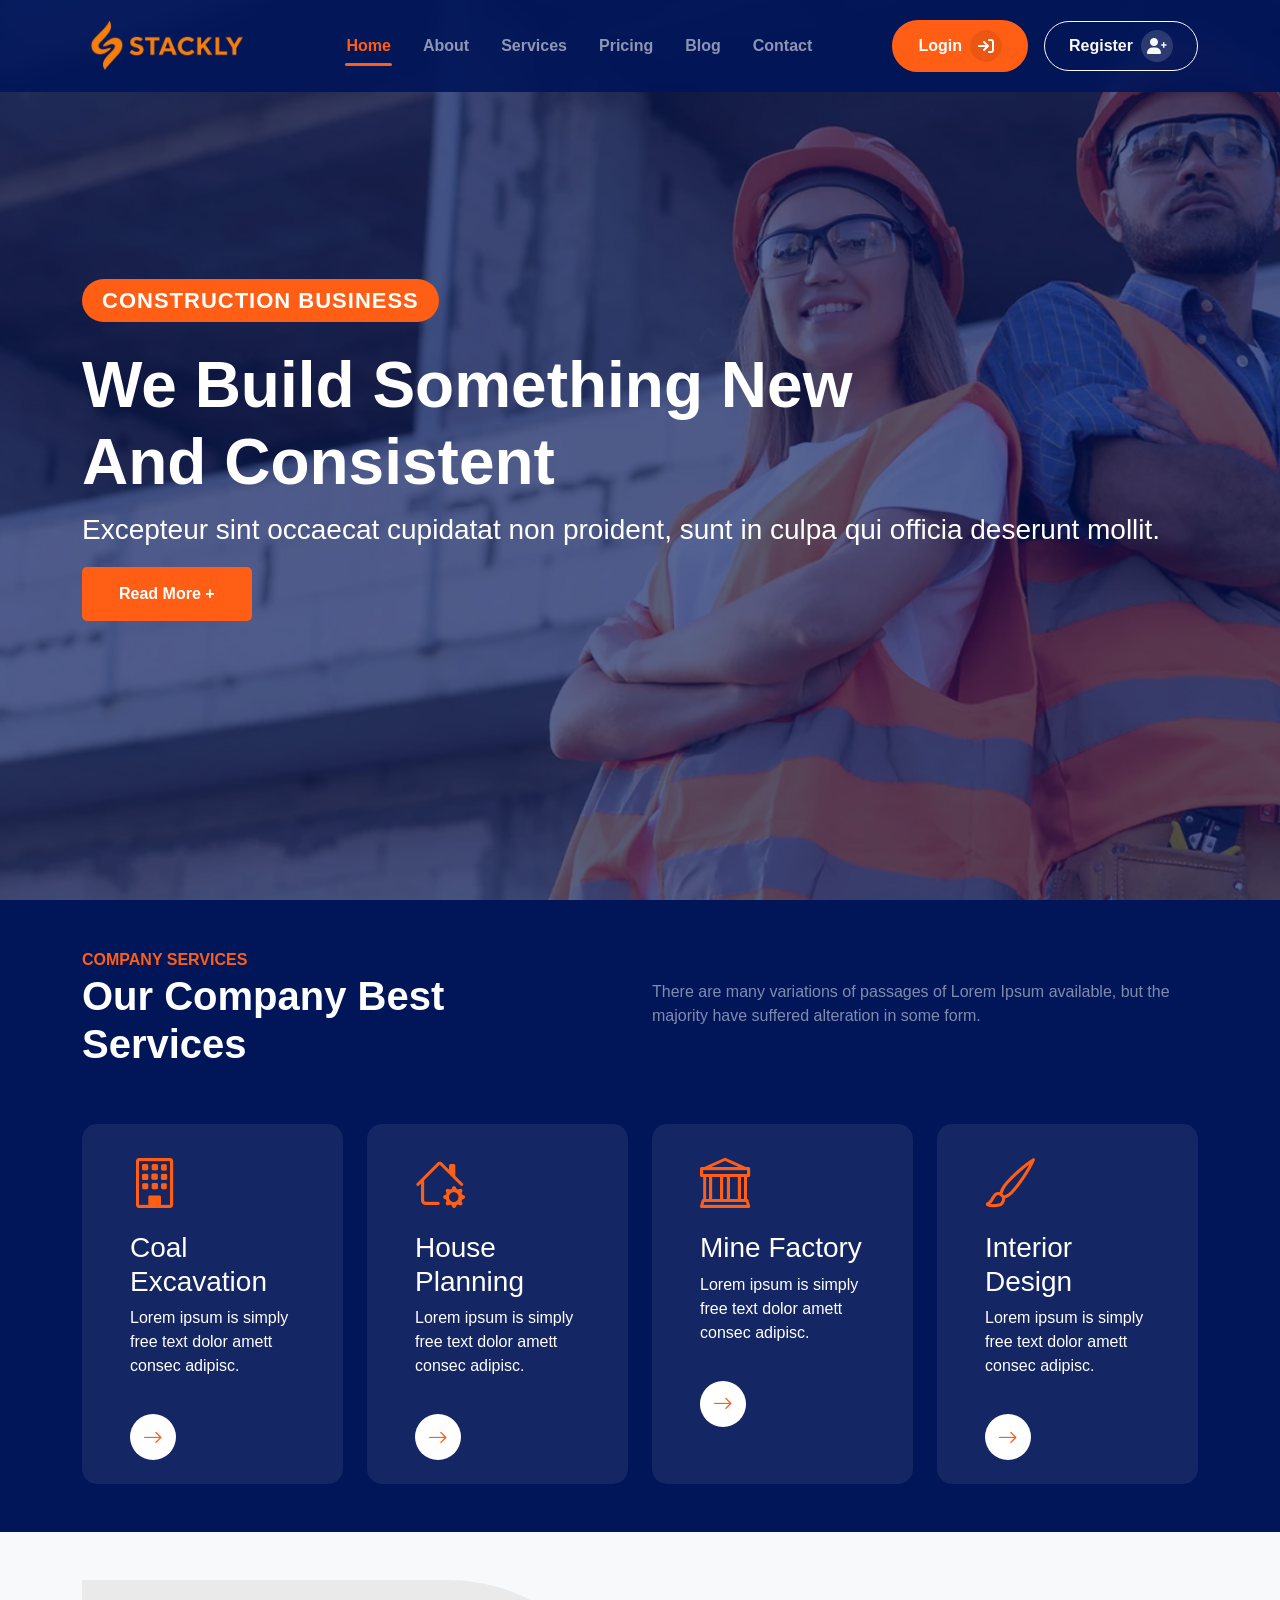
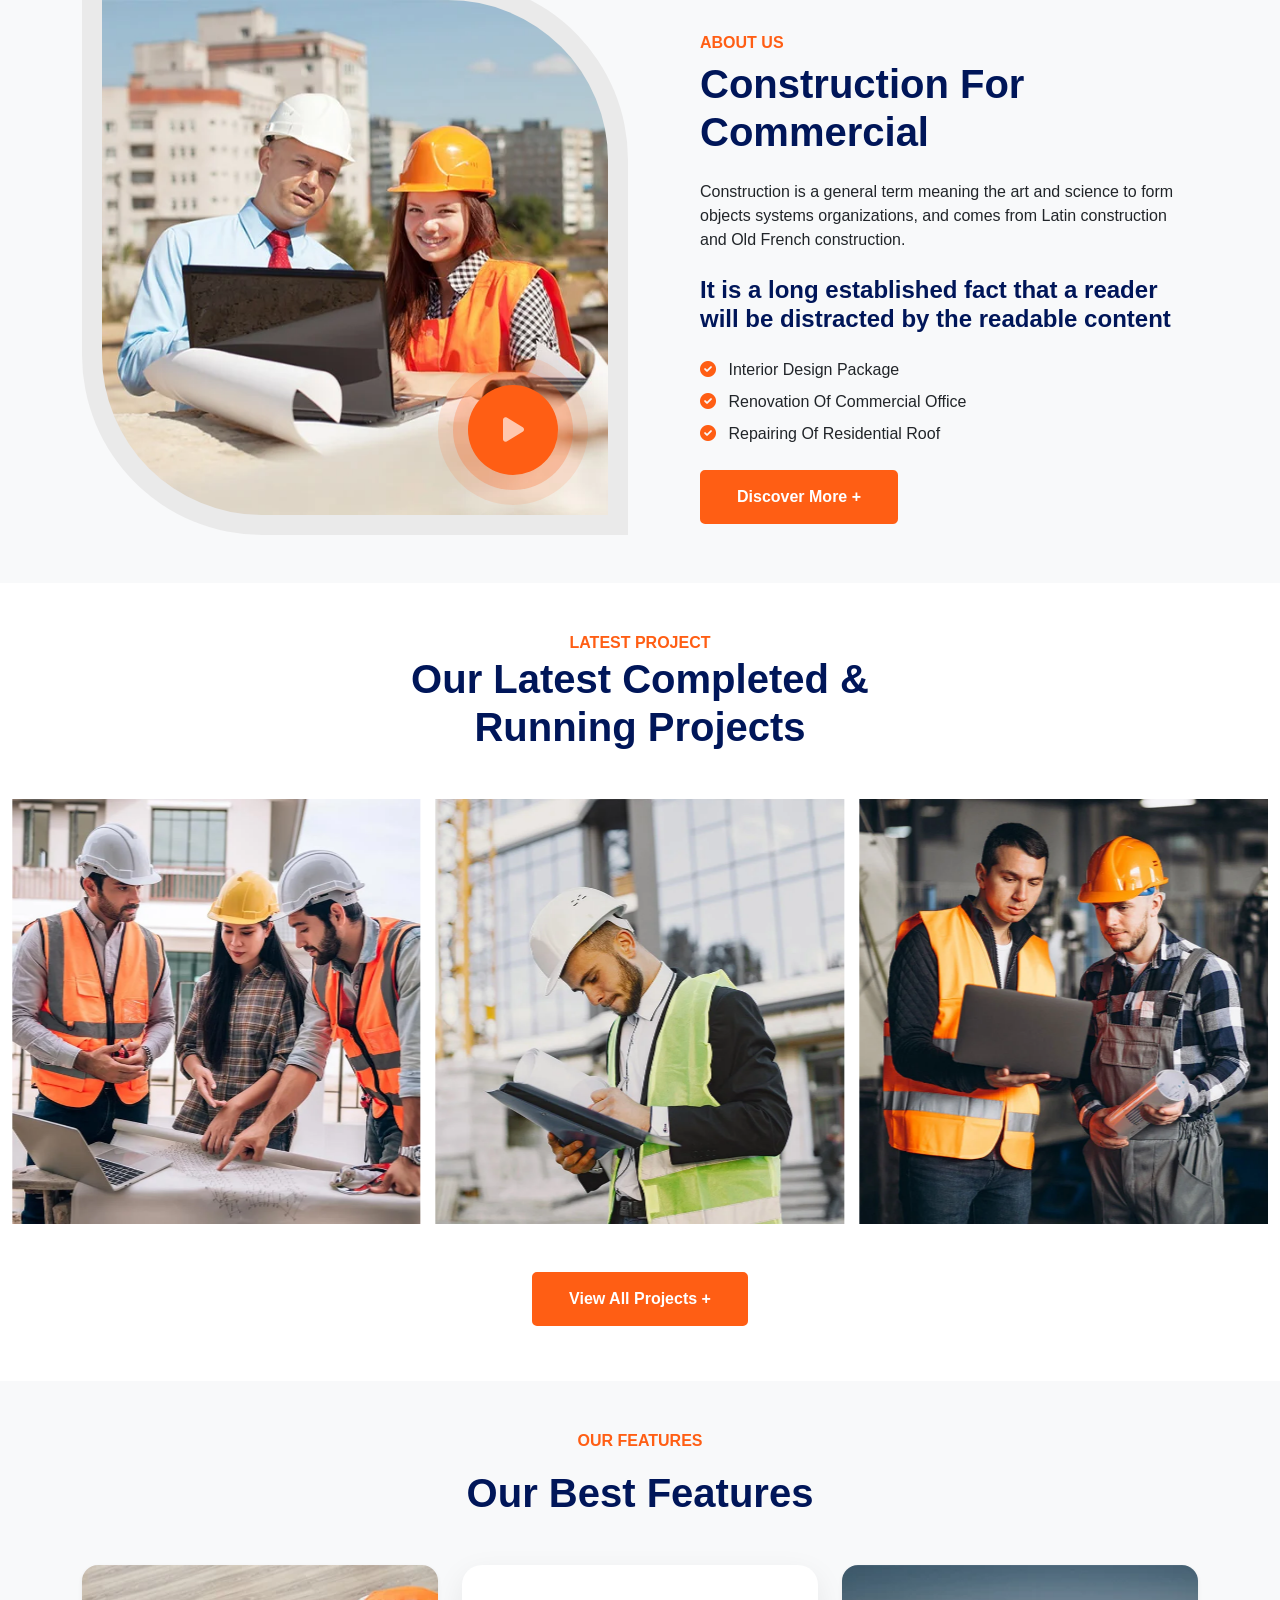
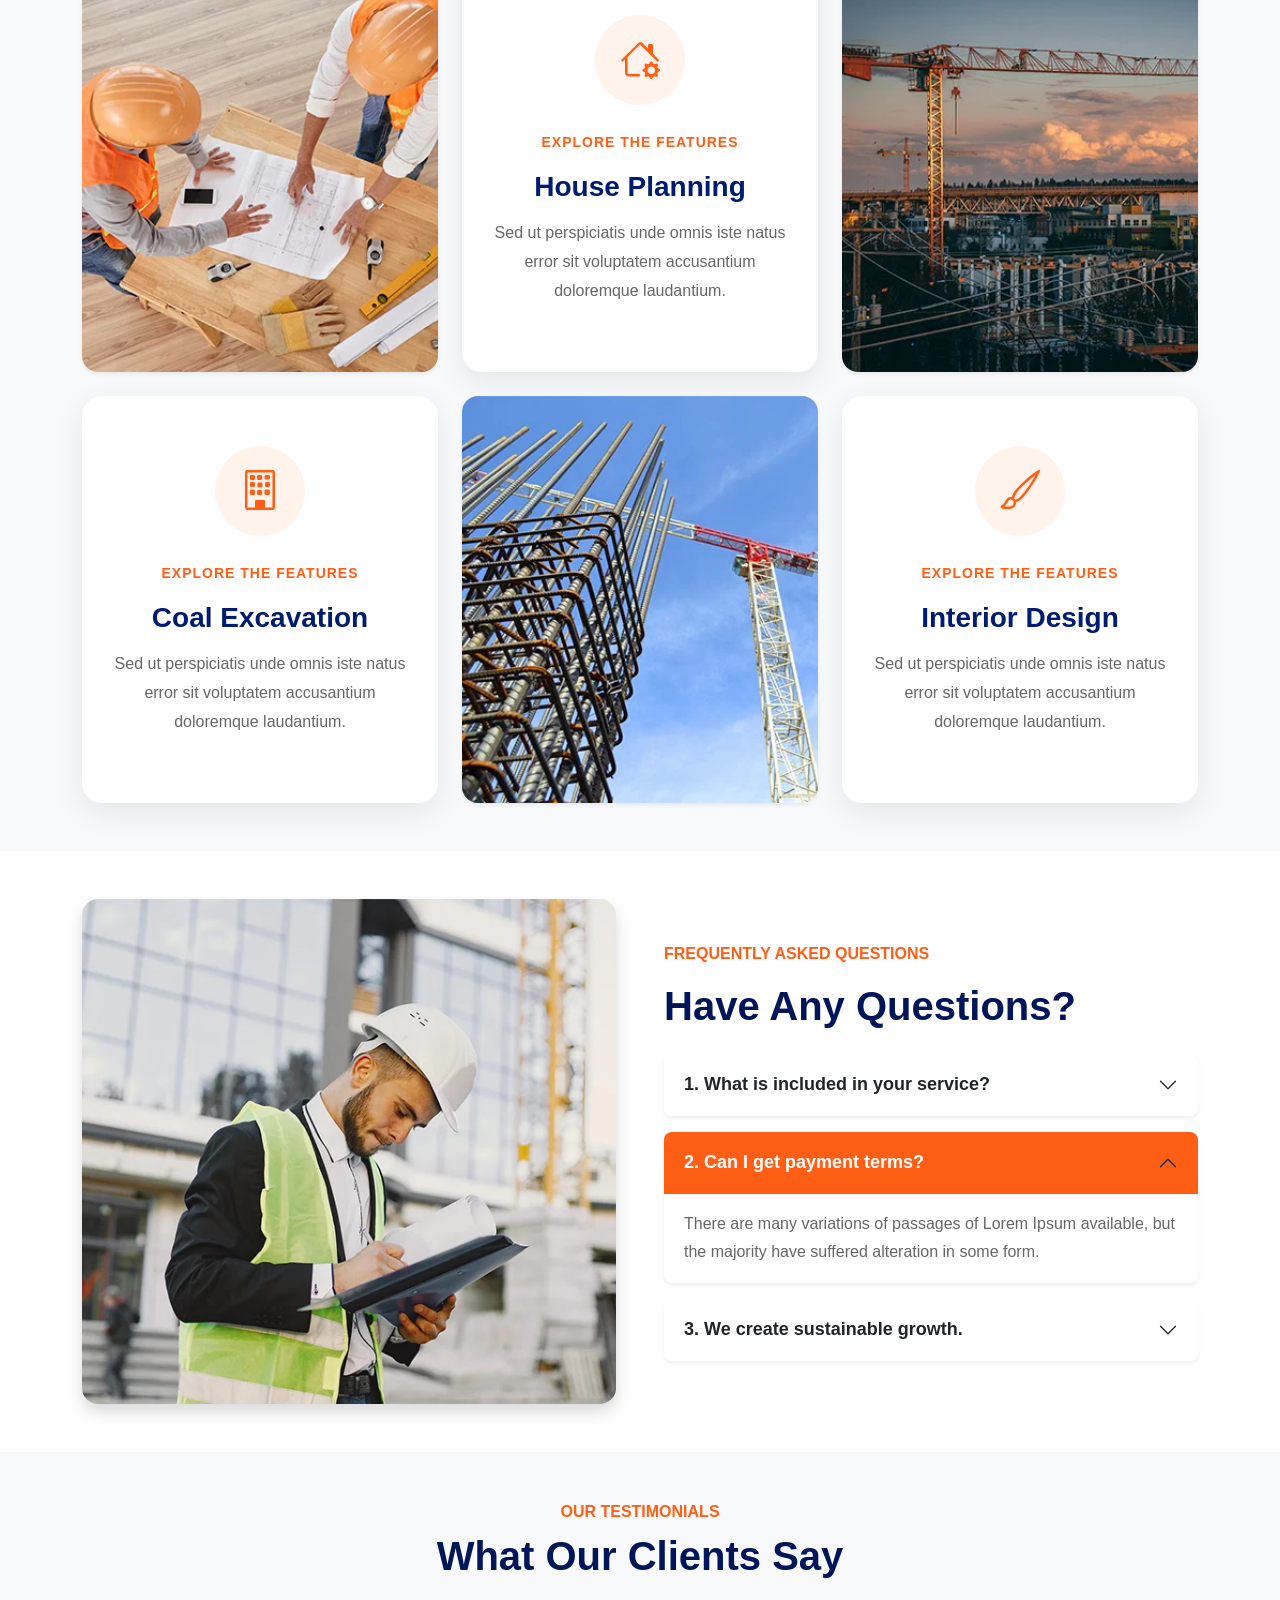
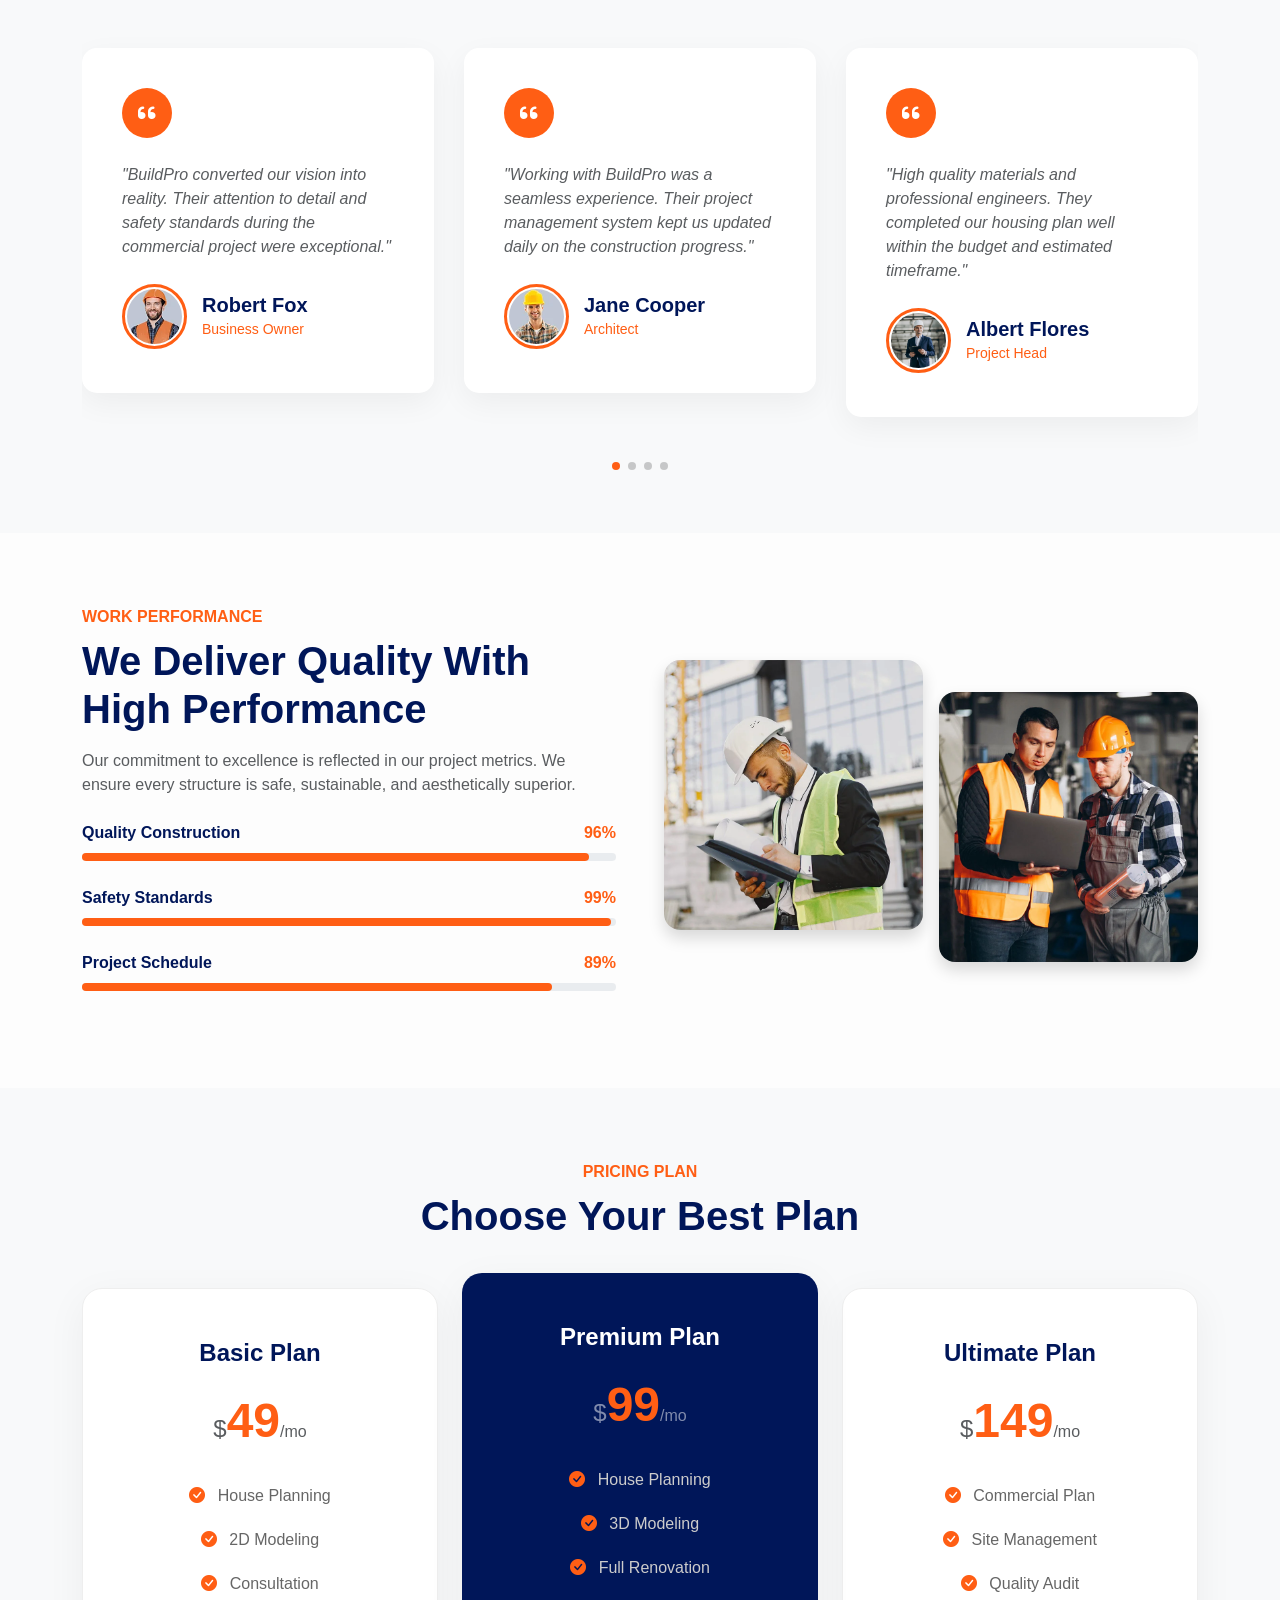
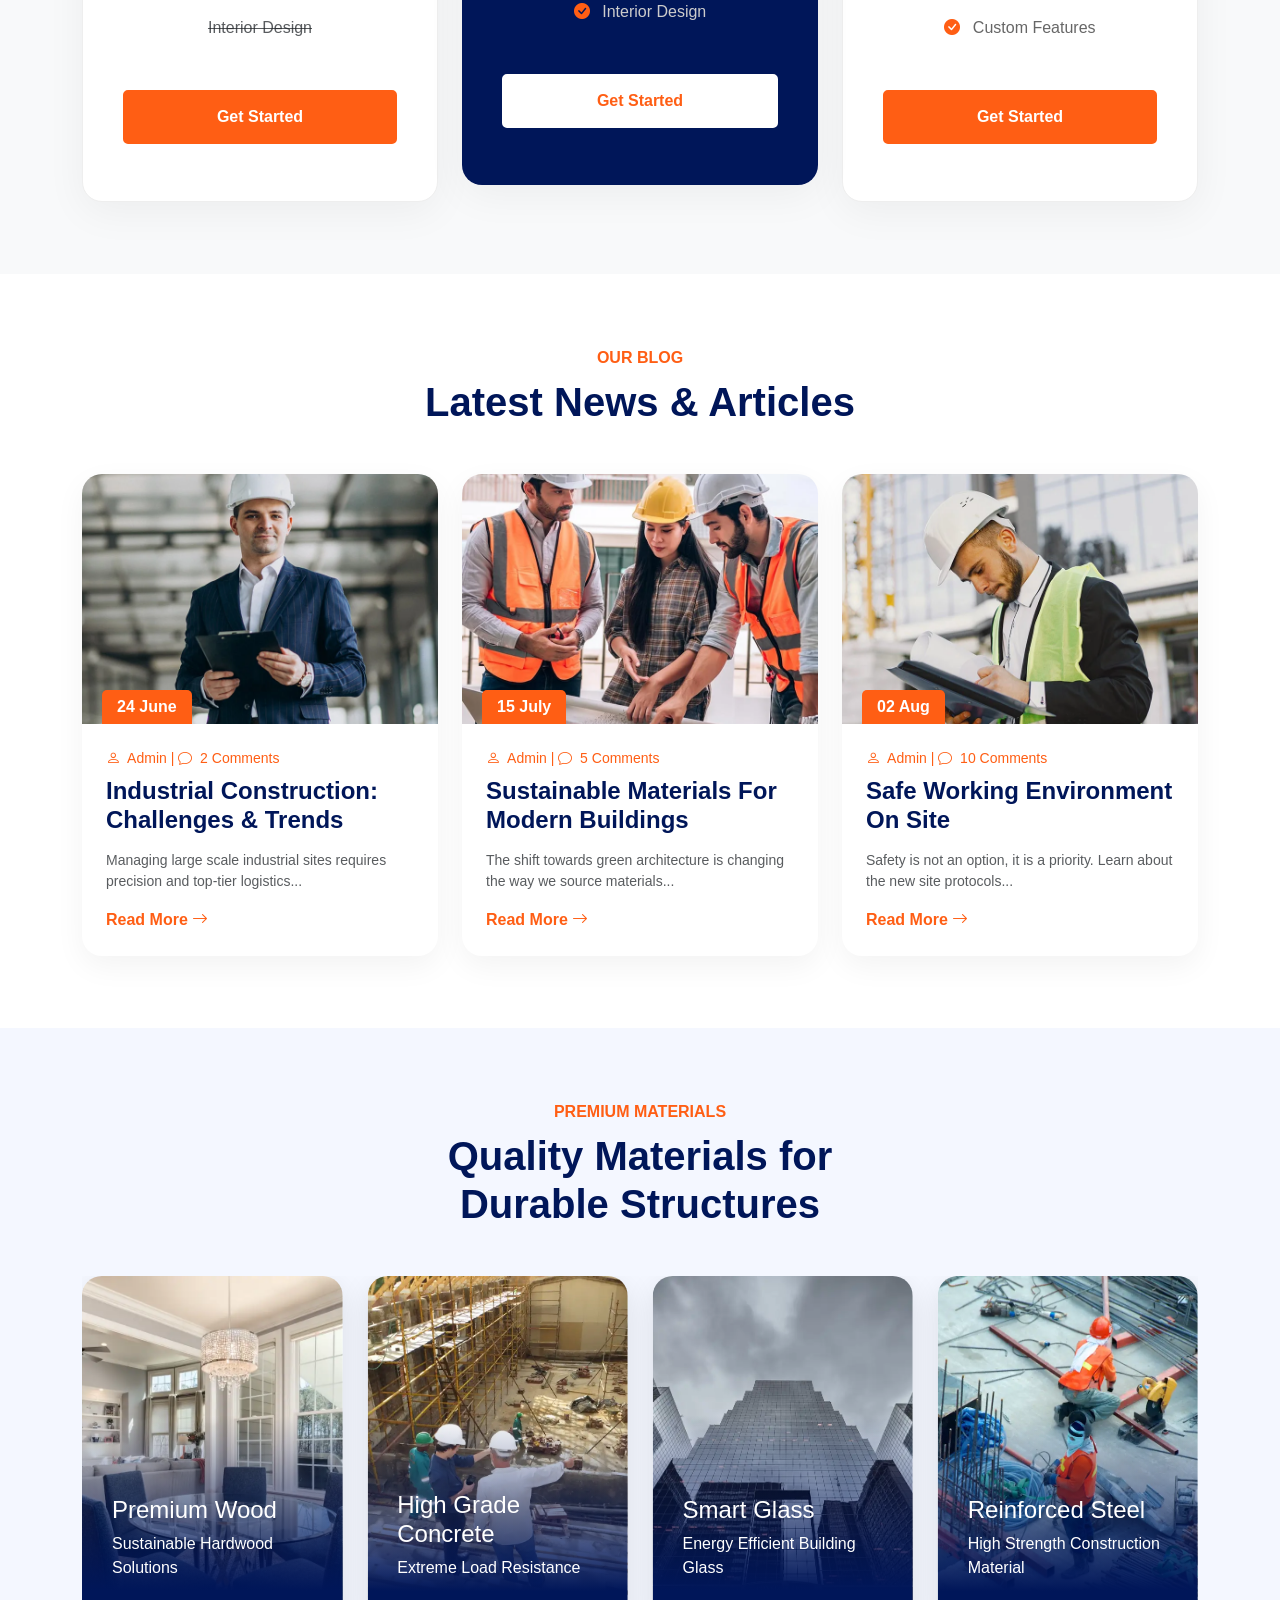
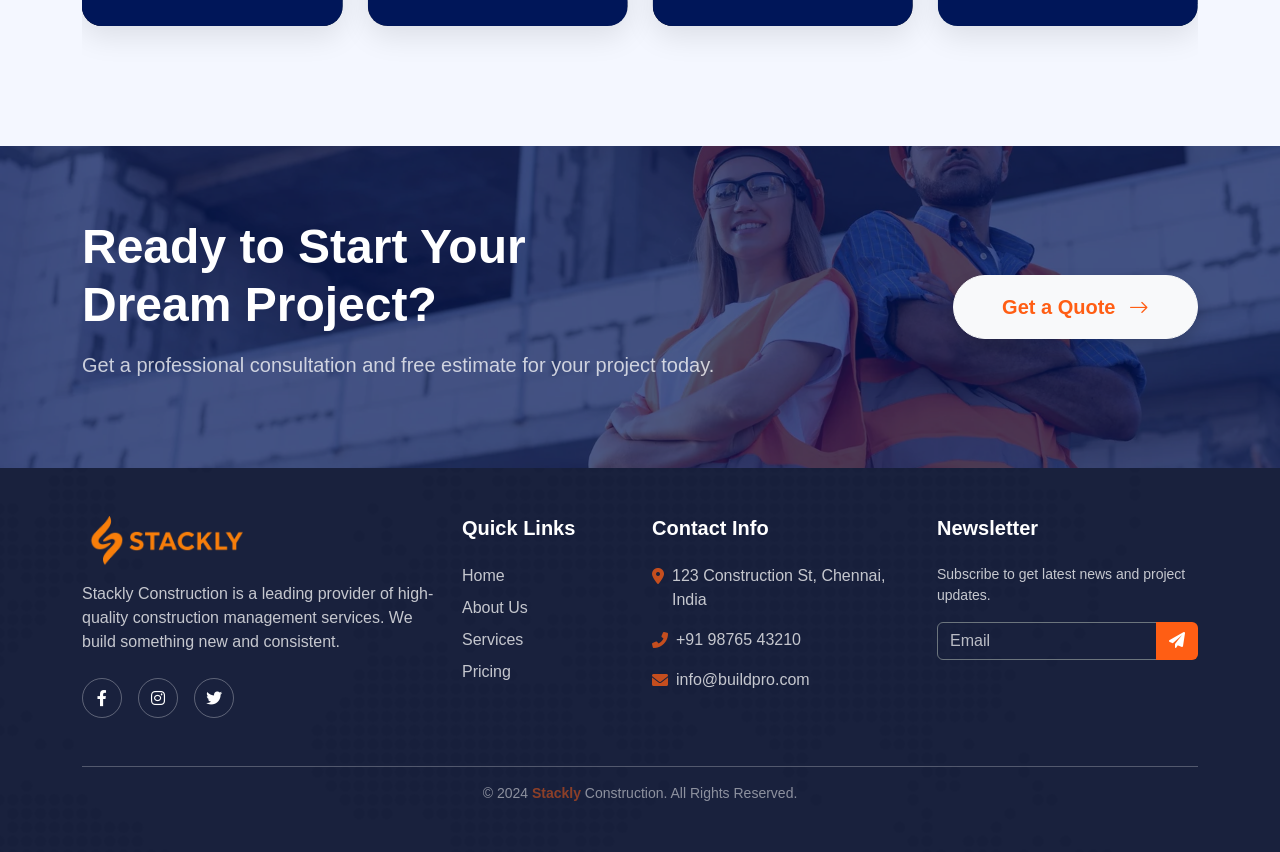
==== commit 3b17792f: "webp format changes" ====
--- a/index.html
+++ b/index.html
@@ -52,7 +52,7 @@
 
                 <div class="swiper-slide">
 
-                    <div class="slide-bg" style="background-image:url('assets/images/slider1.jpg')">
+                    <div class="slide-bg" style="background-image:url('assets/images/slider1.webp')">
 
                         <div class="overlay"></div>
 
@@ -93,7 +93,7 @@
 
                 <div class="swiper-slide">
 
-                    <div class="slide-bg" style="background-image:url('assets/images/slider2.jpg')">
+                    <div class="slide-bg" style="background-image:url('assets/images/slider2.webp')">
 
                         <div class="overlay"></div>
 
@@ -266,8 +266,8 @@
             <div class="row align-items-center">
                 <div class="col-lg-6" data-aos="fade-right">
                     <div class="about-image-wrapper">
-                        <img src="assets/images/about-v3-img1.jpg" class="img-fluid about-img" alt="Construction">
-                        <a href="404.html" class="play-btn">
+                        <img src="assets/images/about.webp" class="img-fluid about-img" alt="Construction">
+                        <a href="404.html" class="play-btn" aria-label="Play Video">
                             <i class="fas fa-play"></i>
                         </a>
                     </div>
@@ -332,7 +332,7 @@
 
                         <div class="project-item">
 
-                            <img src="assets/images/project1.jpg" alt="project">
+                            <img src="assets/images/project1.webp" alt="project">
 
                             <div class="project-overlay">
 
@@ -364,7 +364,7 @@
 
                         <div class="project-item">
 
-                            <img src="assets/images/project2.jpg" alt="project">
+                            <img src="assets/images/project2.webp" alt="project">
 
                             <div class="project-overlay">
 
@@ -397,7 +397,7 @@
 
                         <div class="project-item">
 
-                            <img src="assets/images/project3.jpg" alt="project">
+                            <img src="assets/images/project3.webp" alt="project">
 
                             <div class="project-overlay">
 
@@ -430,7 +430,7 @@
 
                         <div class="project-item">
 
-                            <img src="assets/images/project4.jpg" alt="project">
+                            <img src="assets/images/project4.webp" alt="project">
 
                             <div class="project-overlay">
 
@@ -460,7 +460,7 @@
 
                     <div class="swiper-slide">
                         <div class="project-item">
-                            <img src="assets/images/project1.jpg" alt="project">
+                            <img src="assets/images/project1.webp" alt="project">
                             <div class="project-overlay">
                                 <a href="404.html" class="project-icon">
                                     <i class="bi bi-plus-lg"></i>
@@ -475,7 +475,7 @@
 
                     <div class="swiper-slide">
                         <div class="project-item">
-                            <img src="assets/images/project2.jpg" alt="project">
+                            <img src="assets/images/project2.webp" alt="project">
                             <div class="project-overlay">
                                 <a href="404.html" class="project-icon">
                                     <i class="bi bi-plus-lg"></i>
@@ -490,7 +490,7 @@
 
                     <div class="swiper-slide">
                         <div class="project-item">
-                            <img src="assets/images/project3.jpg" alt="project">
+                            <img src="assets/images/project3.webp" alt="project">
                             <div class="project-overlay">
                                 <a href="404.html" class="project-icon">
                                     <i class="bi bi-plus-lg"></i>
@@ -505,7 +505,7 @@
 
                     <div class="swiper-slide">
                         <div class="project-item">
-                            <img src="assets/images/project4.jpg" alt="project">
+                            <img src="assets/images/project4.webp" alt="project">
                             <div class="project-overlay">
                                 <a href="404.html" class="project-icon">
                                     <i class="bi bi-plus-lg"></i>
@@ -554,7 +554,7 @@
 
                 <div class="col-lg-4 col-md-6">
                     <div class="overflow-hidden rounded-4 shadow-sm h-100">
-                        <img src="assets/images/feature1.jpg" class="img-fluid w-100 h-100 object-fit-cover feature-img"
+                        <img src="assets/images/feature1.webp" class="img-fluid w-100 h-100 object-fit-cover feature-img"
                             alt="">
                     </div>
                 </div>
@@ -584,7 +584,7 @@
 
                 <div class="col-lg-4 col-md-6">
                     <div class="overflow-hidden rounded-4 shadow-sm h-100">
-                        <img src="assets/images/feature2.jpg" class="img-fluid w-100 h-100 object-fit-cover feature-img"
+                        <img src="assets/images/feature2.webp" class="img-fluid w-100 h-100 object-fit-cover feature-img"
                             alt="">
                     </div>
                 </div>
@@ -614,7 +614,7 @@
 
                 <div class="col-lg-4 col-md-6" >
                     <div class="overflow-hidden rounded-4 shadow-sm h-100">
-                        <img src="assets/images/feature3.jpg" class="img-fluid w-100 h-100 object-fit-cover feature-img"
+                        <img src="assets/images/feature3.webp" class="img-fluid w-100 h-100 object-fit-cover feature-img"
                             alt="">
                     </div>
                 </div>
@@ -657,7 +657,7 @@
 
                     <div class="overflow-hidden rounded-4 shadow">
 
-                        <img src="assets/images/faq.jpg" alt="FAQ" class="img-fluid w-100 faq-img">
+                        <img src="assets/images/faq.webp" alt="FAQ" class="img-fluid w-100 faq-img">
 
                     </div>
 
@@ -749,7 +749,7 @@
                                 standards during the commercial project were exceptional."
                             </p>
                             <div class="client-info">
-                                <img src="assets/images/testimonials1.jpg" alt="Client" class="client-avatar">
+                                <img src="assets/images/testimonials1.webp" alt="Client" class="client-avatar">
                                 <div>
                                     <h5 class="mb-0 fw-bold text-secondary">Robert Fox</h5>
                                     <small class="text-primary">Business Owner</small>
@@ -767,7 +767,7 @@
                                 us updated daily on the construction progress."
                             </p>
                             <div class="client-info">
-                                <img src="assets/images/testimonials2.jpg" alt="Client" class="client-avatar">
+                                <img src="assets/images/testimonials2.webp" alt="Client" class="client-avatar">
                                 <div>
                                     <h5 class="mb-0 fw-bold text-secondary">Jane Cooper</h5>
                                     <small class="text-primary">Architect</small>
@@ -785,7 +785,7 @@
                                 within the budget and estimated timeframe."
                             </p>
                             <div class="client-info">
-                                <img src="assets/images/project1.jpg" alt="Client" class="client-avatar">
+                                <img src="assets/images/project1.webp" alt="Client" class="client-avatar">
                                 <div>
                                     <h5 class="mb-0 fw-bold text-secondary">Albert Flores</h5>
                                     <small class="text-primary">Project Head</small>
@@ -803,7 +803,7 @@
                                 within the budget and estimated timeframe."
                             </p>
                             <div class="client-info">
-                                <img src="assets/images/project2.jpg" alt="Client" class="client-avatar">
+                                <img src="assets/images/project2.webp" alt="Client" class="client-avatar">
                                 <div>
                                     <h5 class="mb-0 fw-bold text-secondary">Albert Flores</h5>
                                     <small class="text-primary">Project Head</small>
@@ -862,10 +862,10 @@
                 <div class="col-lg-6" data-aos="fade-left">
                     <div class="row g-3">
                         <div class="col-6">
-                            <img src="assets/images/project3.jpg" class="img-fluid rounded-4 shadow" alt="">
+                            <img src="assets/images/project3.webp" class="img-fluid rounded-4 shadow" alt="">
                         </div>
                         <div class="col-6 mt-5">
-                            <img src="assets/images/project4.jpg" class="img-fluid rounded-4 shadow" alt="">
+                            <img src="assets/images/project4.webp" class="img-fluid rounded-4 shadow" alt="">
                         </div>
                     </div>
                 </div>
@@ -951,7 +951,7 @@
                 <div class="col-lg-4 col-md-6" >
                     <div class="blog-card h-100">
                         <div class="blog-img-box">
-                            <img src="assets/images/project1.jpg" class="w-100 h-100 object-fit-cover" alt="">
+                            <img src="assets/images/project1.webp" class="w-100 h-100 object-fit-cover" alt="">
                             <div class="blog-date">24 June</div>
                         </div>
                         <div class="p-4">
@@ -969,7 +969,7 @@
                 <div class="col-lg-4 col-md-6" >
                     <div class="blog-card h-100">
                         <div class="blog-img-box">
-                            <img src="assets/images/project2.jpg" class="w-100 h-100 object-fit-cover" alt="">
+                            <img src="assets/images/project2.webp" class="w-100 h-100 object-fit-cover" alt="">
                             <div class="blog-date">15 July</div>
                         </div>
                         <div class="p-4">
@@ -987,7 +987,7 @@
                 <div class="col-lg-4 col-md-6" >
                     <div class="blog-card h-100">
                         <div class="blog-img-box">
-                            <img src="assets/images/project3.jpg" class="w-100 h-100 object-fit-cover" alt="">
+                            <img src="assets/images/project3.webp" class="w-100 h-100 object-fit-cover" alt="">
                             <div class="blog-date">02 Aug</div>
                         </div>
                         <div class="p-4">
@@ -1018,7 +1018,7 @@
                 <div class="swiper-wrapper">
                     <div class="swiper-slide">
                         <div class="material-card">
-                            <img src="assets/images/materials1.jpg" alt="Steel">
+                            <img src="assets/images/materials1.webp" alt="Steel">
 
                             <div class="material-overlay">
                                 <h4>Reinforced Steel</h4>
@@ -1029,7 +1029,7 @@
 
                     <div class="swiper-slide">
                         <div class="material-card">
-                            <img src="assets/images/materials2.jpg" alt="Wood">
+                            <img src="assets/images/materials2.webp" alt="Wood">
 
                             <div class="material-overlay">
                                 <h4>Premium Wood</h4>
@@ -1040,7 +1040,7 @@
 
                     <div class="swiper-slide">
                         <div class="material-card">
-                            <img src="assets/images/materials3.jpg" alt="Concrete">
+                            <img src="assets/images/materials3.webp" alt="Concrete">
 
                             <div class="material-overlay">
                                 <h4>High Grade Concrete</h4>
@@ -1051,7 +1051,7 @@
 
                     <div class="swiper-slide">
                         <div class="material-card">
-                            <img src="assets/images/materials4.jpg" alt="Glass">
+                            <img src="assets/images/materials4.webp" alt="Glass">
 
                             <div class="material-overlay">
                                 <h4>Smart Glass</h4>
@@ -1062,7 +1062,7 @@
 
                     <div class="swiper-slide">
                         <div class="material-card">
-                            <img src="assets/images/materials1.jpg" alt="Steel">
+                            <img src="assets/images/materials1.webp" alt="Steel">
 
                             <div class="material-overlay">
                                 <h4>Reinforced Steel</h4>
@@ -1073,7 +1073,7 @@
 
                     <div class="swiper-slide">
                         <div class="material-card">
-                            <img src="assets/images/materials2.jpg" alt="Wood">
+                            <img src="assets/images/materials2.webp" alt="Wood">
 
                             <div class="material-overlay">
                                 <h4>Premium Wood</h4>
@@ -1084,7 +1084,7 @@
 
                     <div class="swiper-slide">
                         <div class="material-card">
-                            <img src="assets/images/materials3.jpg" alt="Concrete">
+                            <img src="assets/images/materials3.webp" alt="Concrete">
 
                             <div class="material-overlay">
                                 <h4>High Grade Concrete</h4>
@@ -1095,7 +1095,7 @@
 
                     <div class="swiper-slide">
                         <div class="material-card">
-                            <img src="assets/images/materials4.jpg" alt="Glass">
+                            <img src="assets/images/materials4.webp" alt="Glass">
 
                             <div class="material-overlay">
                                 <h4>Smart Glass</h4>
--- a/css/style.css
+++ b/css/style.css
@@ -189,7 +189,7 @@
     content:'';
     position:absolute;
     inset:0;
-    background:url('/assets/images/materials1.jpg')
+    background:url('../assets/images/materials1.webp')
     center/cover;
     opacity:0;
     transition:.4s;
@@ -822,7 +822,7 @@
 /* CTA Section */
 .cta-section {
     background: var(--primary);
-    background-image: url('../assets/images/slider1.jpg');
+    background-image: url('../assets/images/slider1.webp'); /* Changed from slider1.jpg to slider1.webp */
     background-size: cover;
     background-position: center;
     background-attachment: fixed; 
@@ -923,7 +923,7 @@
 
 /* Footer Background and Theme Color */
 .footer-section {
-    background-image: url('../assets/images/footer-bg.png'); 
+    background-image: url('../assets/images/footer-bg.webp'); /* Changed from footer-bg.jpg to footer-bg.webp */
     background-size: cover;
     background-position: center;
     position: relative;
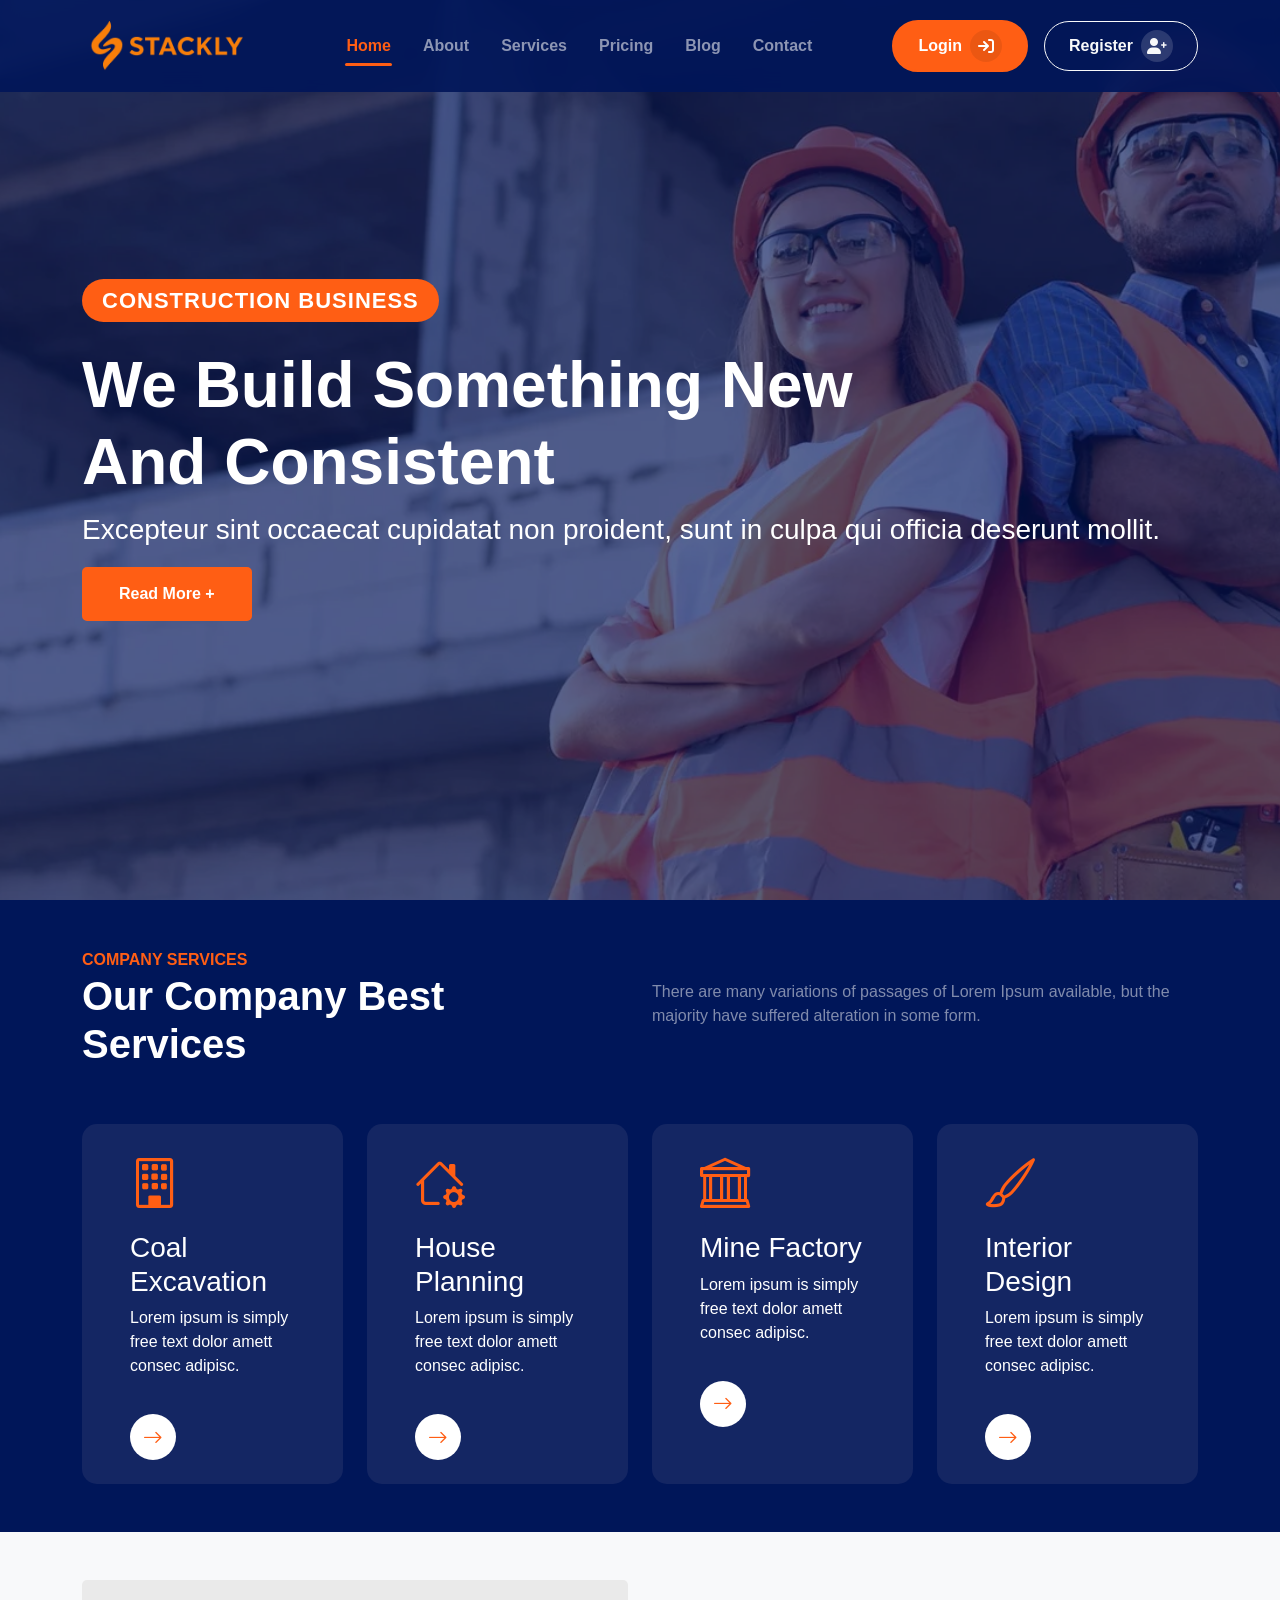
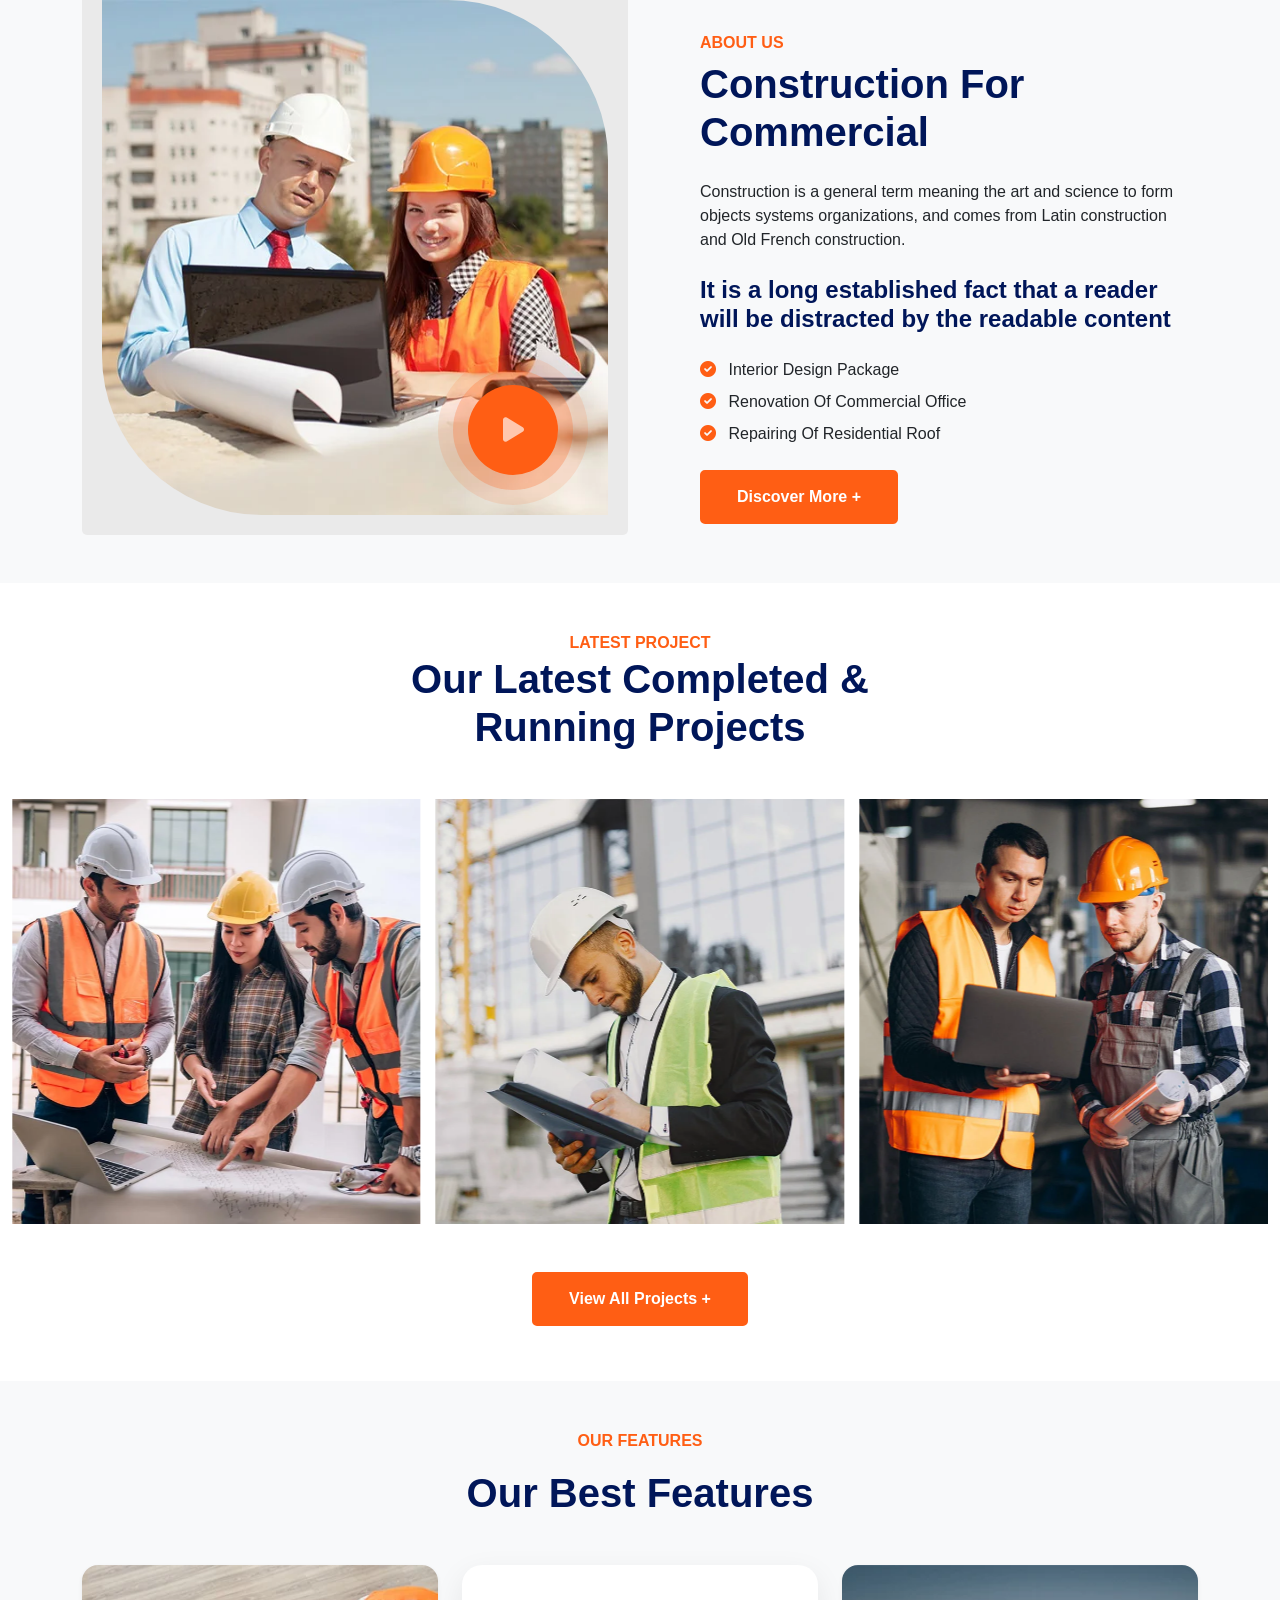
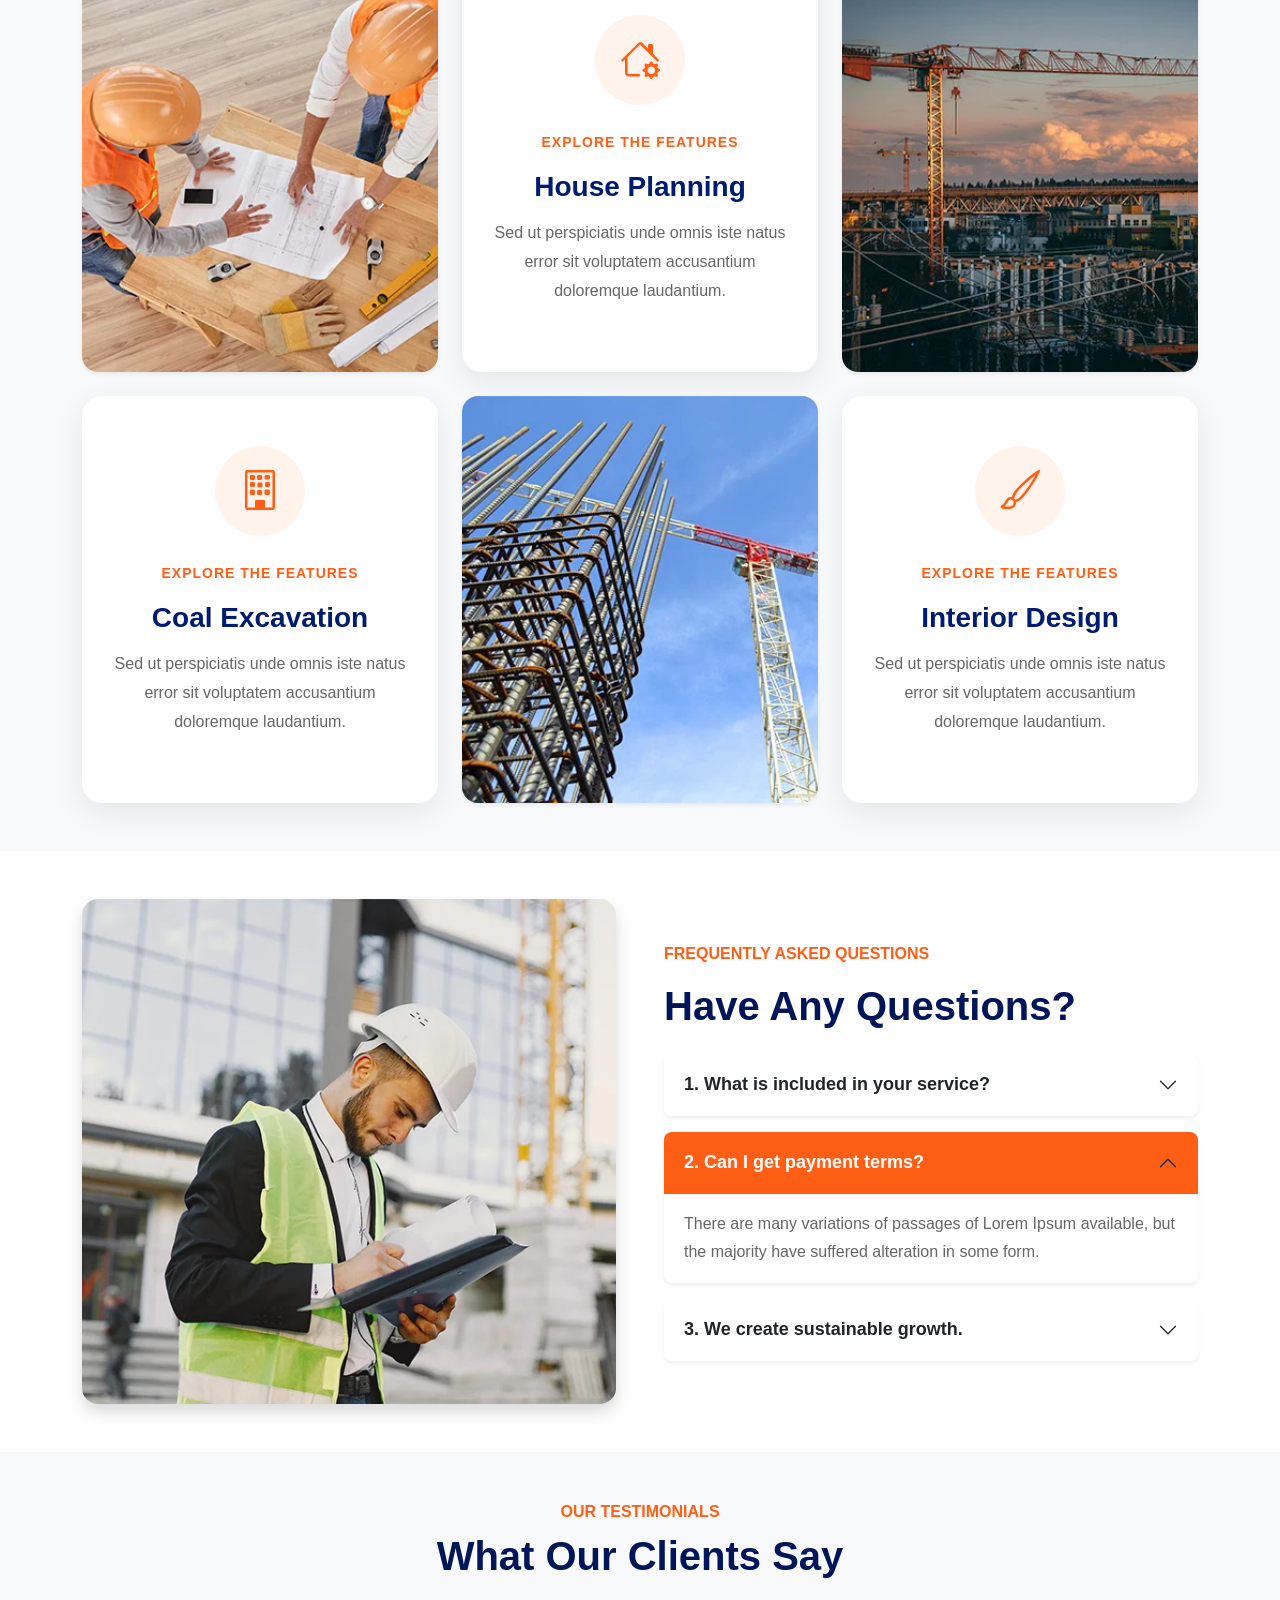
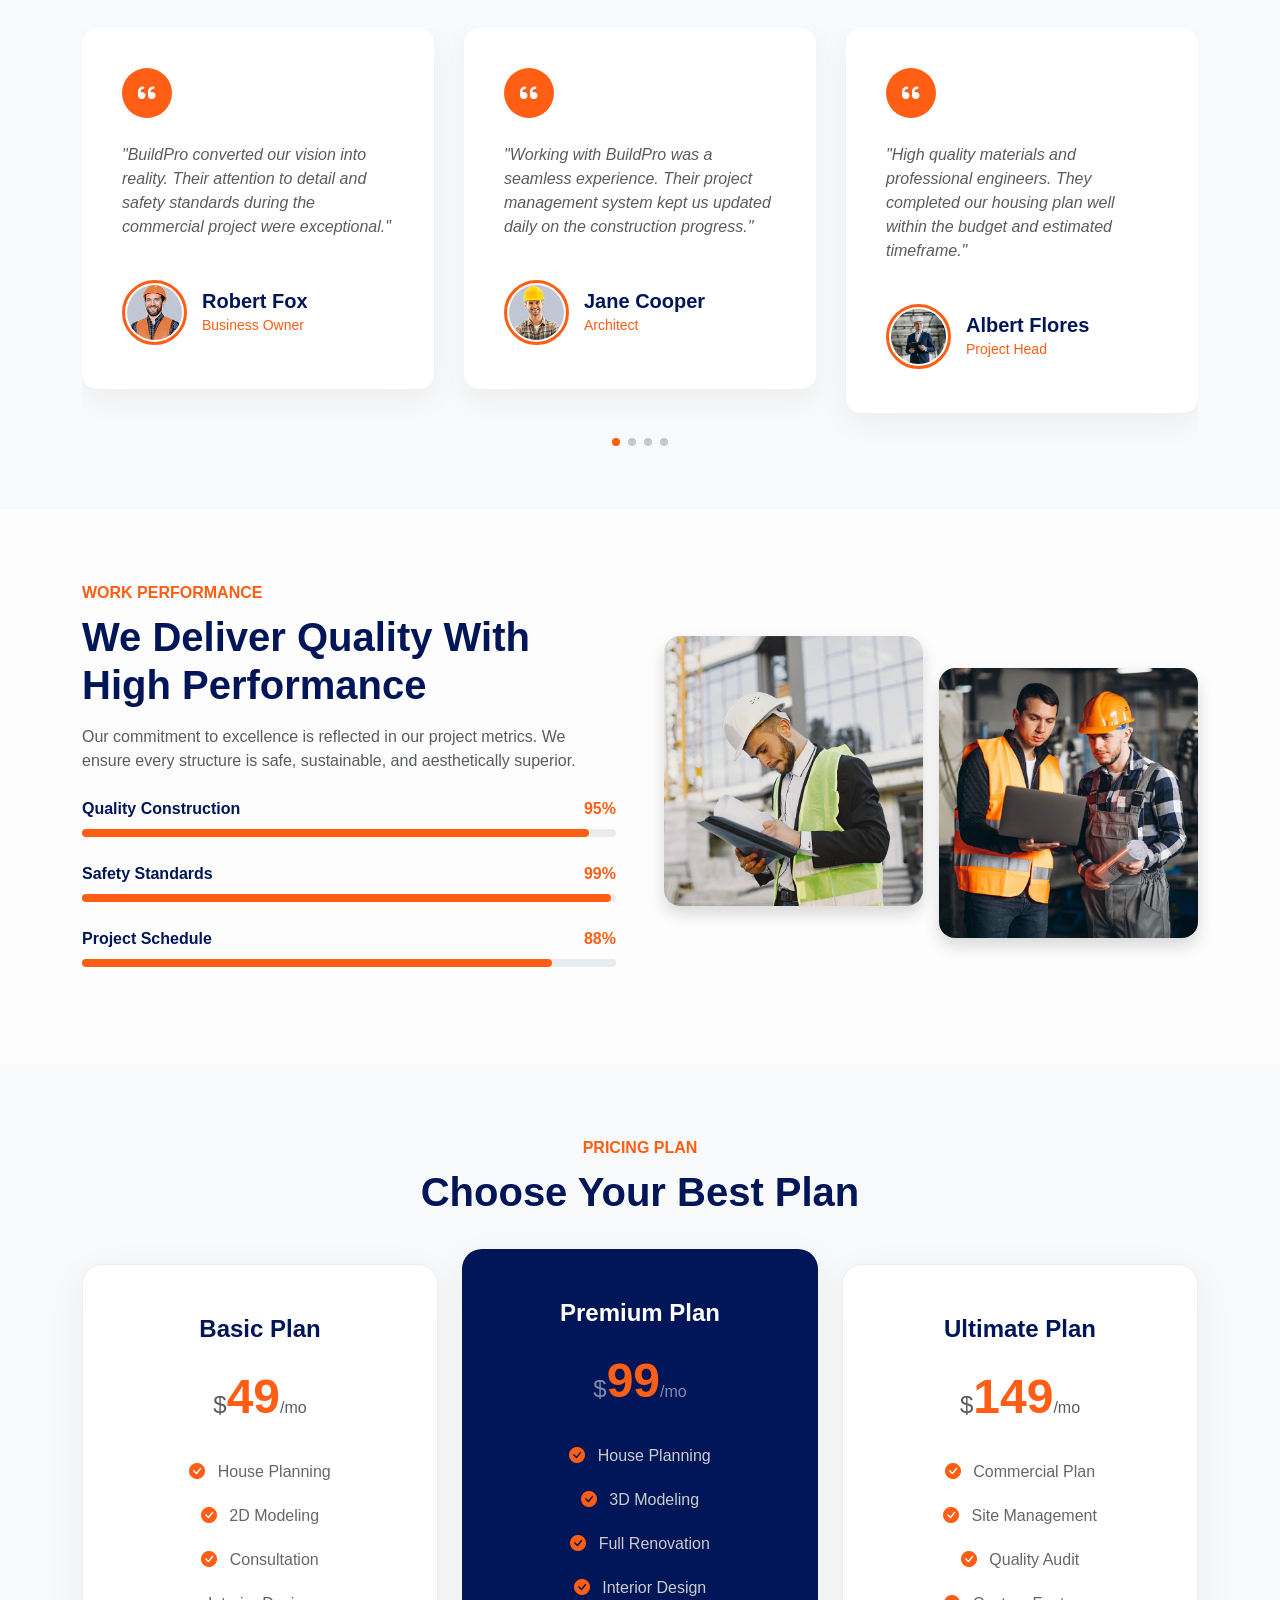
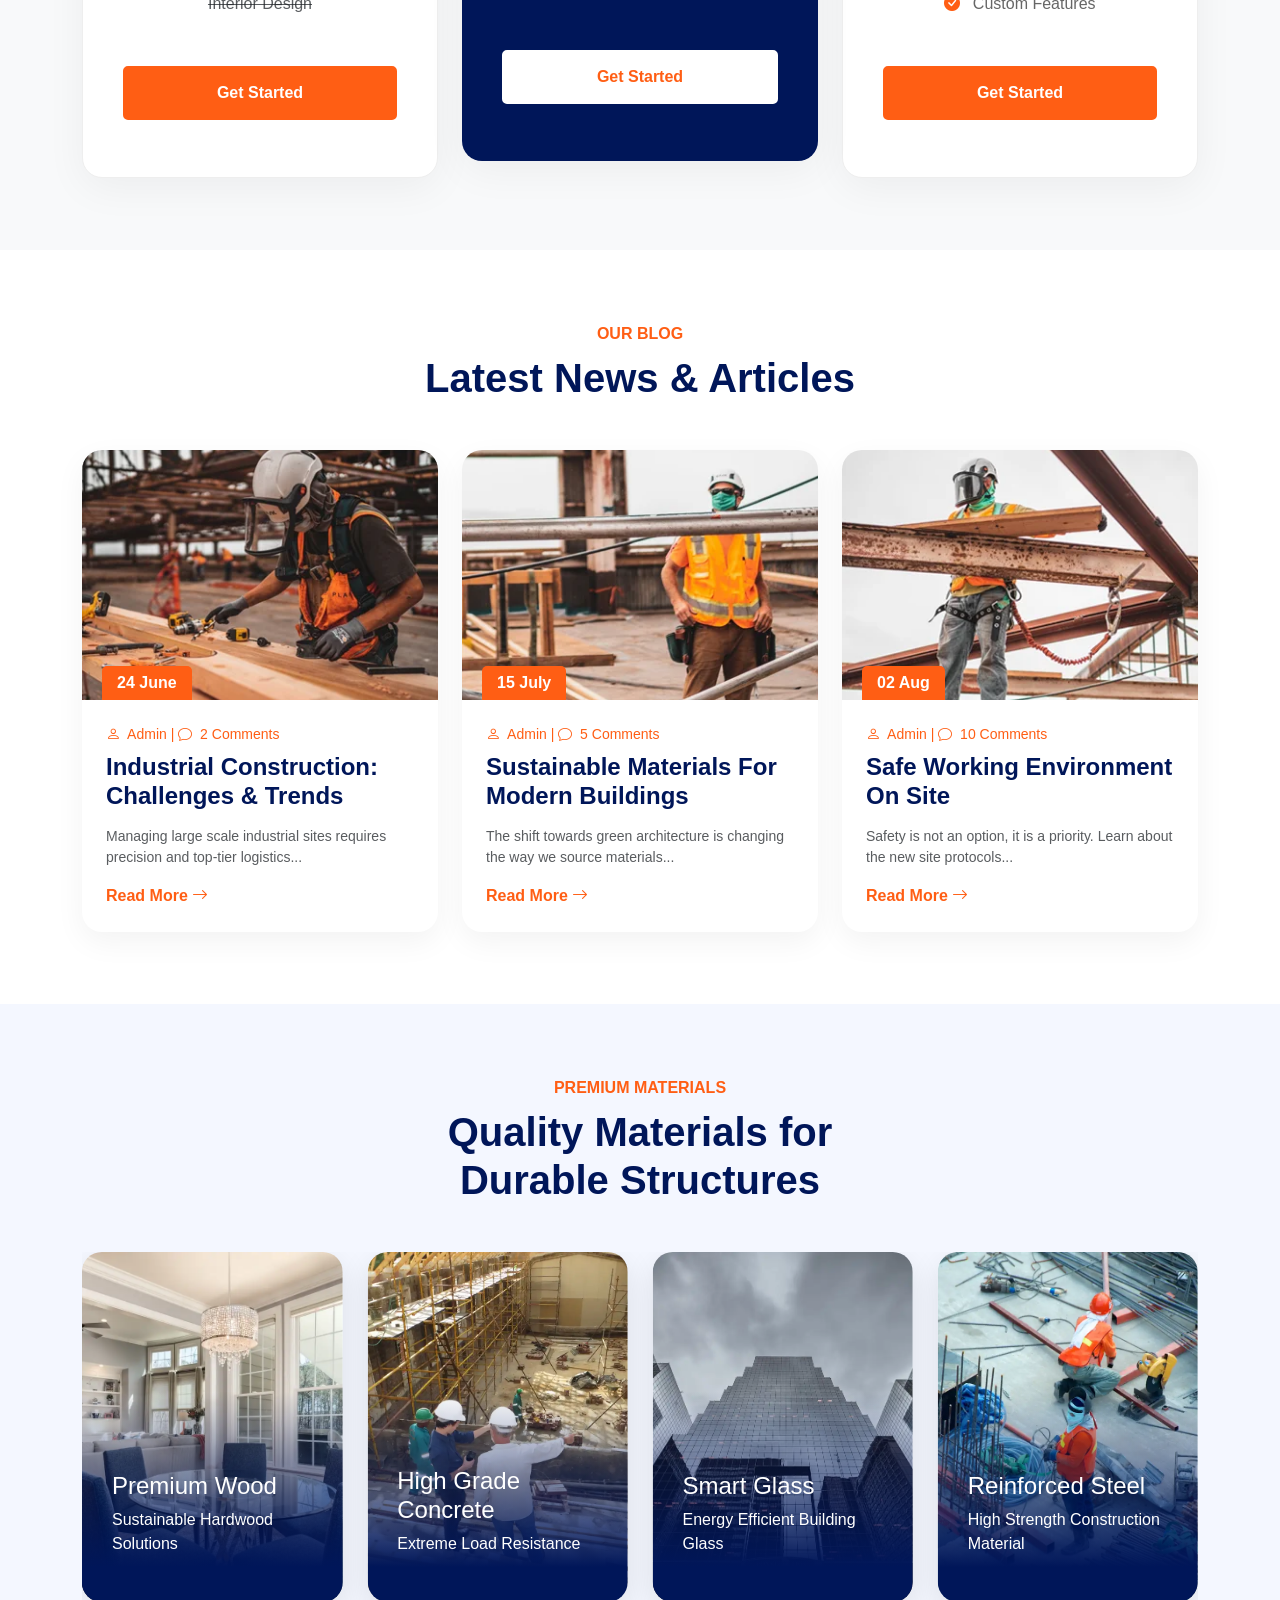
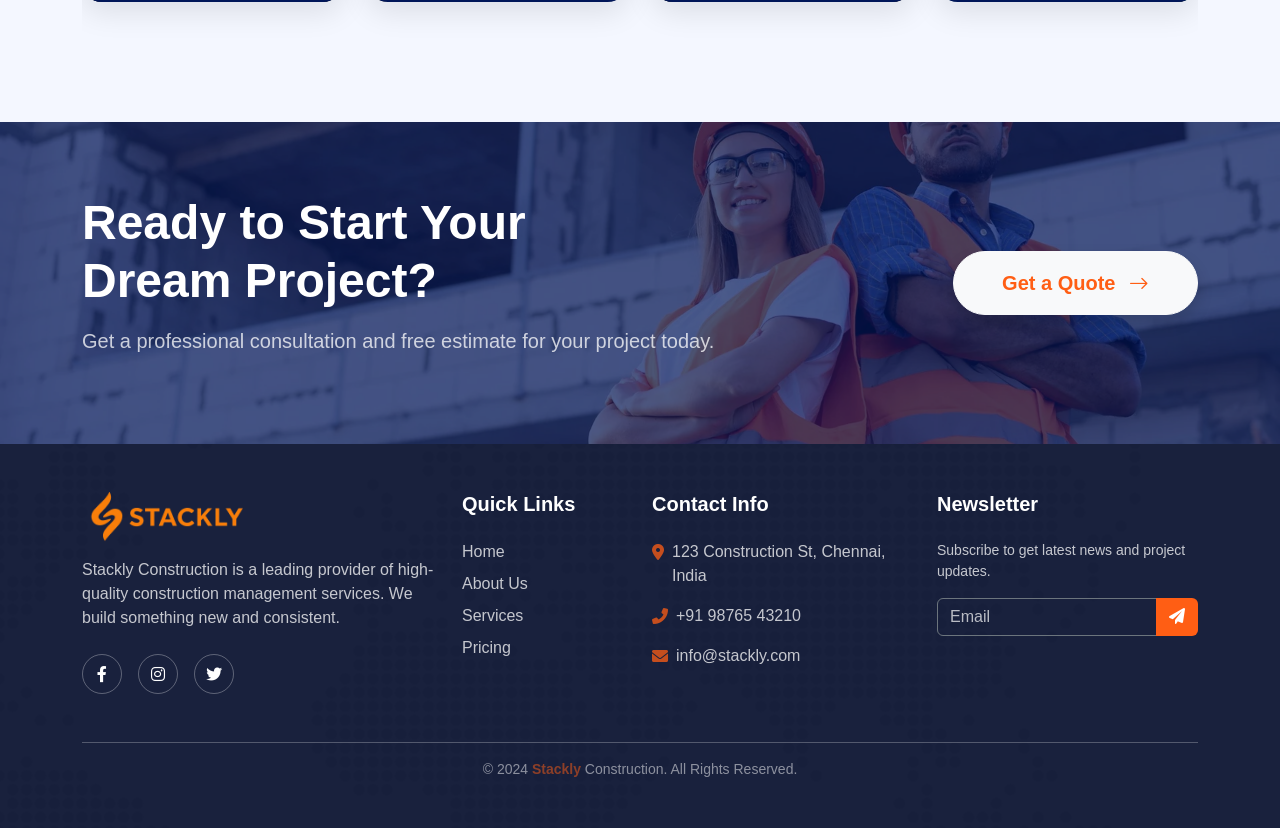
==== commit 6656103b: "about changes" ====
--- a/index.html
+++ b/index.html
@@ -951,7 +951,7 @@
                 <div class="col-lg-4 col-md-6" >
                     <div class="blog-card h-100">
                         <div class="blog-img-box">
-                            <img src="assets/images/project1.webp" class="w-100 h-100 object-fit-cover" alt="">
+                            <img src="assets/images/blog1.webp" class="w-100 h-100 object-fit-cover" alt="">
                             <div class="blog-date">24 June</div>
                         </div>
                         <div class="p-4">
@@ -969,7 +969,7 @@
                 <div class="col-lg-4 col-md-6" >
                     <div class="blog-card h-100">
                         <div class="blog-img-box">
-                            <img src="assets/images/project2.webp" class="w-100 h-100 object-fit-cover" alt="">
+                            <img src="assets/images/blog2.webp" class="w-100 h-100 object-fit-cover" alt="">
                             <div class="blog-date">15 July</div>
                         </div>
                         <div class="p-4">
@@ -987,7 +987,7 @@
                 <div class="col-lg-4 col-md-6" >
                     <div class="blog-card h-100">
                         <div class="blog-img-box">
-                            <img src="assets/images/project3.webp" class="w-100 h-100 object-fit-cover" alt="">
+                            <img src="assets/images/blog3.webp" class="w-100 h-100 object-fit-cover" alt="">
                             <div class="blog-date">02 Aug</div>
                         </div>
                         <div class="p-4">
--- a/css/style.css
+++ b/css/style.css
@@ -628,10 +628,17 @@
     border-radius: 15px;
     box-shadow: 0 10px 30px rgba(0,0,0,0.05);
     margin: 20px 0;
+    margin: 0; /* Removed vertical margin to allow flexbox to control height */
     position: relative;
     transition: all 0.4s ease;
     border-bottom: 4px solid transparent;
     height: 100%;
+    display: flex; /* Make card a flex container */
+    flex-direction: column; /* Stack content vertically */
+}
+
+.testimonialSlider .swiper-wrapper {
+    align-items: stretch; /* Ensure all slides in a row stretch to the height of the tallest */
 }
 
 .testimonial-card:hover {
@@ -822,7 +829,7 @@
 /* CTA Section */
 .cta-section {
     background: var(--primary);
-    background-image: url('../assets/images/slider1.webp'); /* Changed from slider1.jpg to slider1.webp */
+    background-image: url('../assets/images/slider1.webp');
     background-size: cover;
     background-position: center;
     background-attachment: fixed; 
@@ -921,9 +928,192 @@
     box-shadow: 0 5px 15px rgba(255, 94, 20, 0.4);
 }
 
+/* About Page Specific Styles */
+.about-image-wrapper {
+    position: relative;
+    overflow: hidden;
+    border-radius: 5px; /* Adjust as needed */
+}
+
+.about-image-wrapper img {
+    transition: transform 0.5s ease;
+}
+
+.about-image-wrapper:hover img {
+    transform: scale(1.05);
+}
+
+/* why choose card */
+.why-choose-us-card,
+.team-card {
+    background: #fff;
+    transition: all 0.4s cubic-bezier(0.175, 0.885, 0.32, 1.275);
+    border: 1px solid #f1f1f1 !important;
+}
+
+.why-choose-us-card .icon-box {
+    width: 80px;
+    height: 80px;
+    background: #fff3eb;
+    border-radius: 50%;
+    display: flex;
+    align-items: center;
+    justify-content: center;
+    margin: 0 auto;
+    font-size: 35px;
+    color: var(--primary);
+    transition: 0.5s;
+}
+
+.why-choose-us-card:hover {
+    background: var(--dark);
+    transform: translateY(-15px);
+    box-shadow: 0 20px 40px rgba(0, 22, 89, 0.2);
+}
+
+.why-choose-us-card:hover h4 {
+    color: #fff !important;
+}
+
+.why-choose-us-card:hover p {
+    color: rgba(255, 255, 255, 0.7) !important;
+}
+
+.why-choose-us-card:hover .icon-box {
+    background: var(--primary);
+    color: #fff;
+    transform: rotateY(360deg);
+}
+/* end */
+
+
+/* Enhanced Team Card Styles */
+.team-card {
+    transition: all 0.4s ease;
+}
+
+.team-card:hover {
+    transform: translateY(-10px);
+    box-shadow: 0 20px 40px rgba(0,0,0,0.15) !important;
+}
+
+.team-img-wrapper img {
+    transition: transform 0.6s ease;
+}
+
+.team-card:hover .team-img-wrapper img {
+    transform: scale(1.1);
+}
+
+.team-social-overlay {
+    position: absolute;
+    inset: 0;
+    background: rgba(0, 22, 89, 0.7); /* Your theme Dark Blue with opacity */
+    display: flex;
+    align-items: center;
+    justify-content: center;
+    opacity: 0;
+    transition: all 0.4s ease;
+    backdrop-filter: blur(2px);
+}
+
+.team-card:hover .team-social-overlay {
+    opacity: 1;
+}
+
+.team-social-overlay ul li {
+    transform: translateY(30px);
+    transition: all 0.4s cubic-bezier(0.175, 0.885, 0.32, 1.275);
+    opacity: 0;
+}
+
+.team-card:hover .team-social-overlay ul li {
+    transform: translateY(0);
+    opacity: 1;
+}
+
+/* Staggered delay for icons entrance */
+.team-social-overlay ul li:nth-child(1) { transition-delay: 0.1s; }
+.team-social-overlay ul li:nth-child(2) { transition-delay: 0.15s; }
+.team-social-overlay ul li:nth-child(3) { transition-delay: 0.2s; }
+.team-social-overlay ul li:nth-child(4) { transition-delay: 0.25s; }
+
+.team-social-overlay a {
+    width: 42px;
+    height: 42px;
+    background: #fff;
+    color: var(--primary);
+    display: flex;
+    align-items: center;
+    justify-content: center;
+    border-radius: 50%;
+    text-decoration: none;
+    transition: all 0.3s ease;
+}
+
+.team-social-overlay a:hover {
+    background: var(--primary);
+    color: #fff;
+    transform: scale(1.2) rotate(360deg);
+}
+
+/* Tabs Custom Styling */
+.custom-tabs-wrapper .nav-pills .nav-link {
+    background-color: rgba(255, 255, 255, 0.05);
+    color: #fff;
+    border: 1px solid rgba(255, 255, 255, 0.1);
+    border-radius: 10px;
+    transition: all 0.3s ease;
+}
+
+.custom-tabs-wrapper .nav-pills .nav-link.active,
+.custom-tabs-wrapper .nav-pills .nav-link:hover {
+    background-color: var(--primary) !important;
+    color: #fff !important;
+    border-color: var(--primary);
+    transform: translateY(-3px);
+}
+
+.custom-tabs-wrapper .tab-content {
+    padding: 30px;
+    background: rgba(255, 255, 255, 0.02);
+    border-radius: 20px;
+    border: 1px solid rgba(255, 255, 255, 0.05);
+}
+
+.max-w-700 {
+    max-width: 700px;
+}
+
+/* Tab Image Uniformity */
+.tab-content img {
+    height: 420px;
+    width: 100%;
+    object-fit: cover;
+    border-radius: 15px;
+    box-shadow: 0 15px 35px rgba(0,0,0,0.2);
+}
+
+/* Override Bootstrap Primary to theme Orange */
+.bg-primary {
+    background-color: var(--primary) !important;
+    color: #fff !important;
+}
+
+/* Modern Dark Theme Background */
+.bg-dark-theme {
+    background-color: #040d21 !important; 
+}
+
+/* About Page Specific Styles */
+.team-card {
+    border: 1px solid #eee;
+}
+
+
 /* Footer Background and Theme Color */
 .footer-section {
-    background-image: url('../assets/images/footer-bg.webp'); /* Changed from footer-bg.jpg to footer-bg.webp */
+    background-image: url('../assets/images/footer-bg.webp');
     background-size: cover;
     background-position: center;
     position: relative;
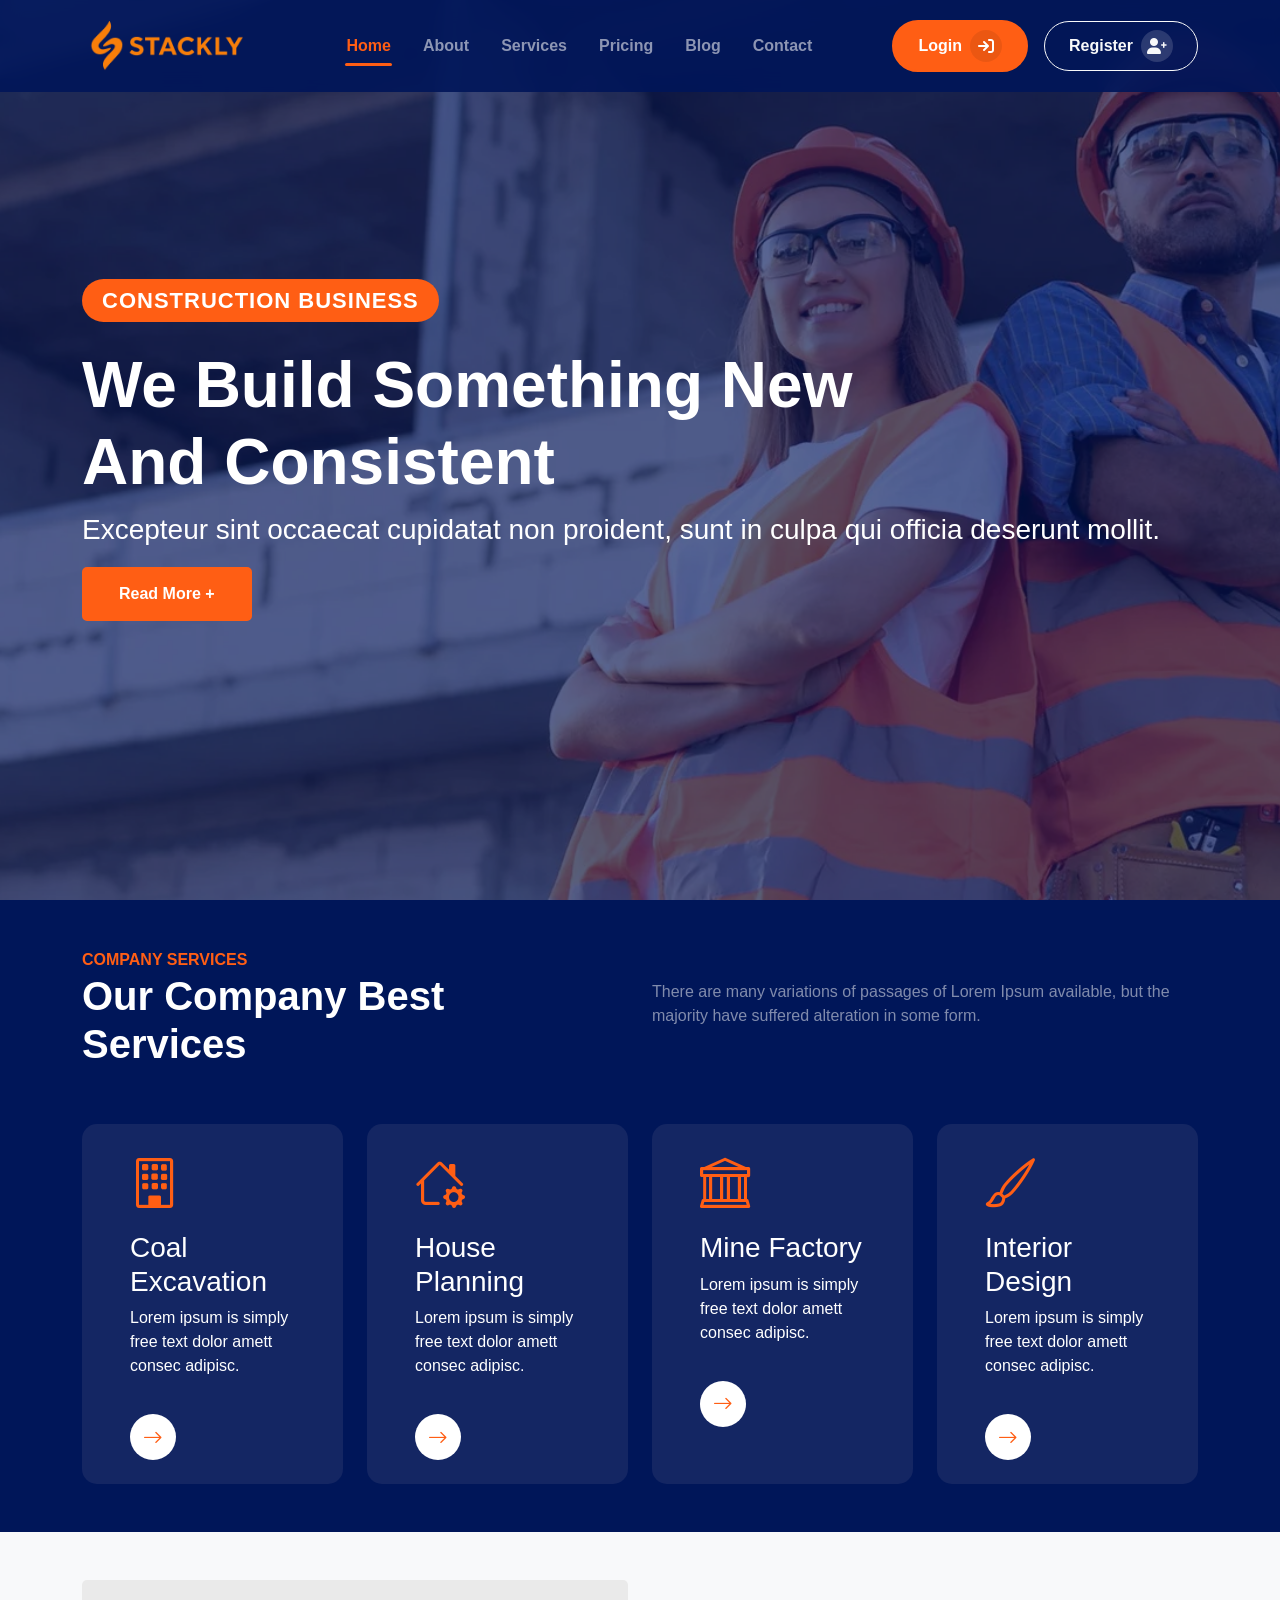
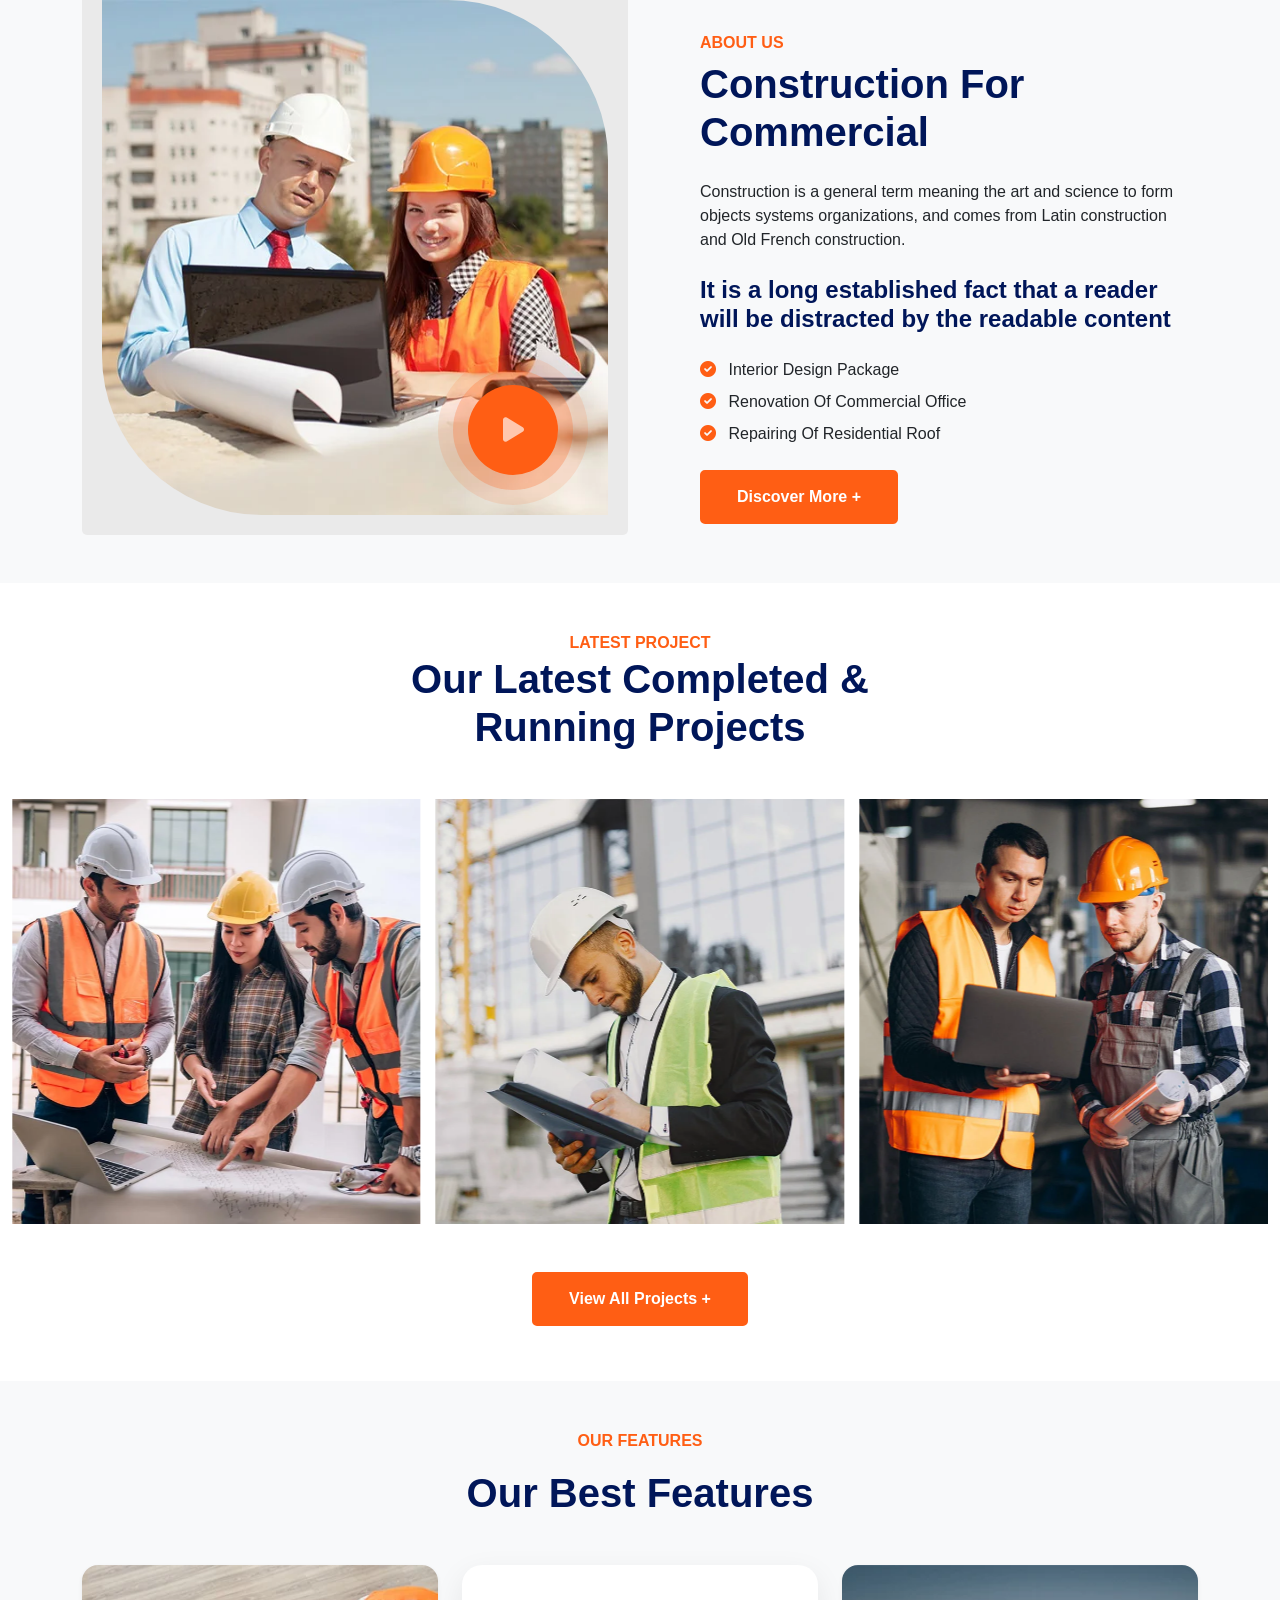
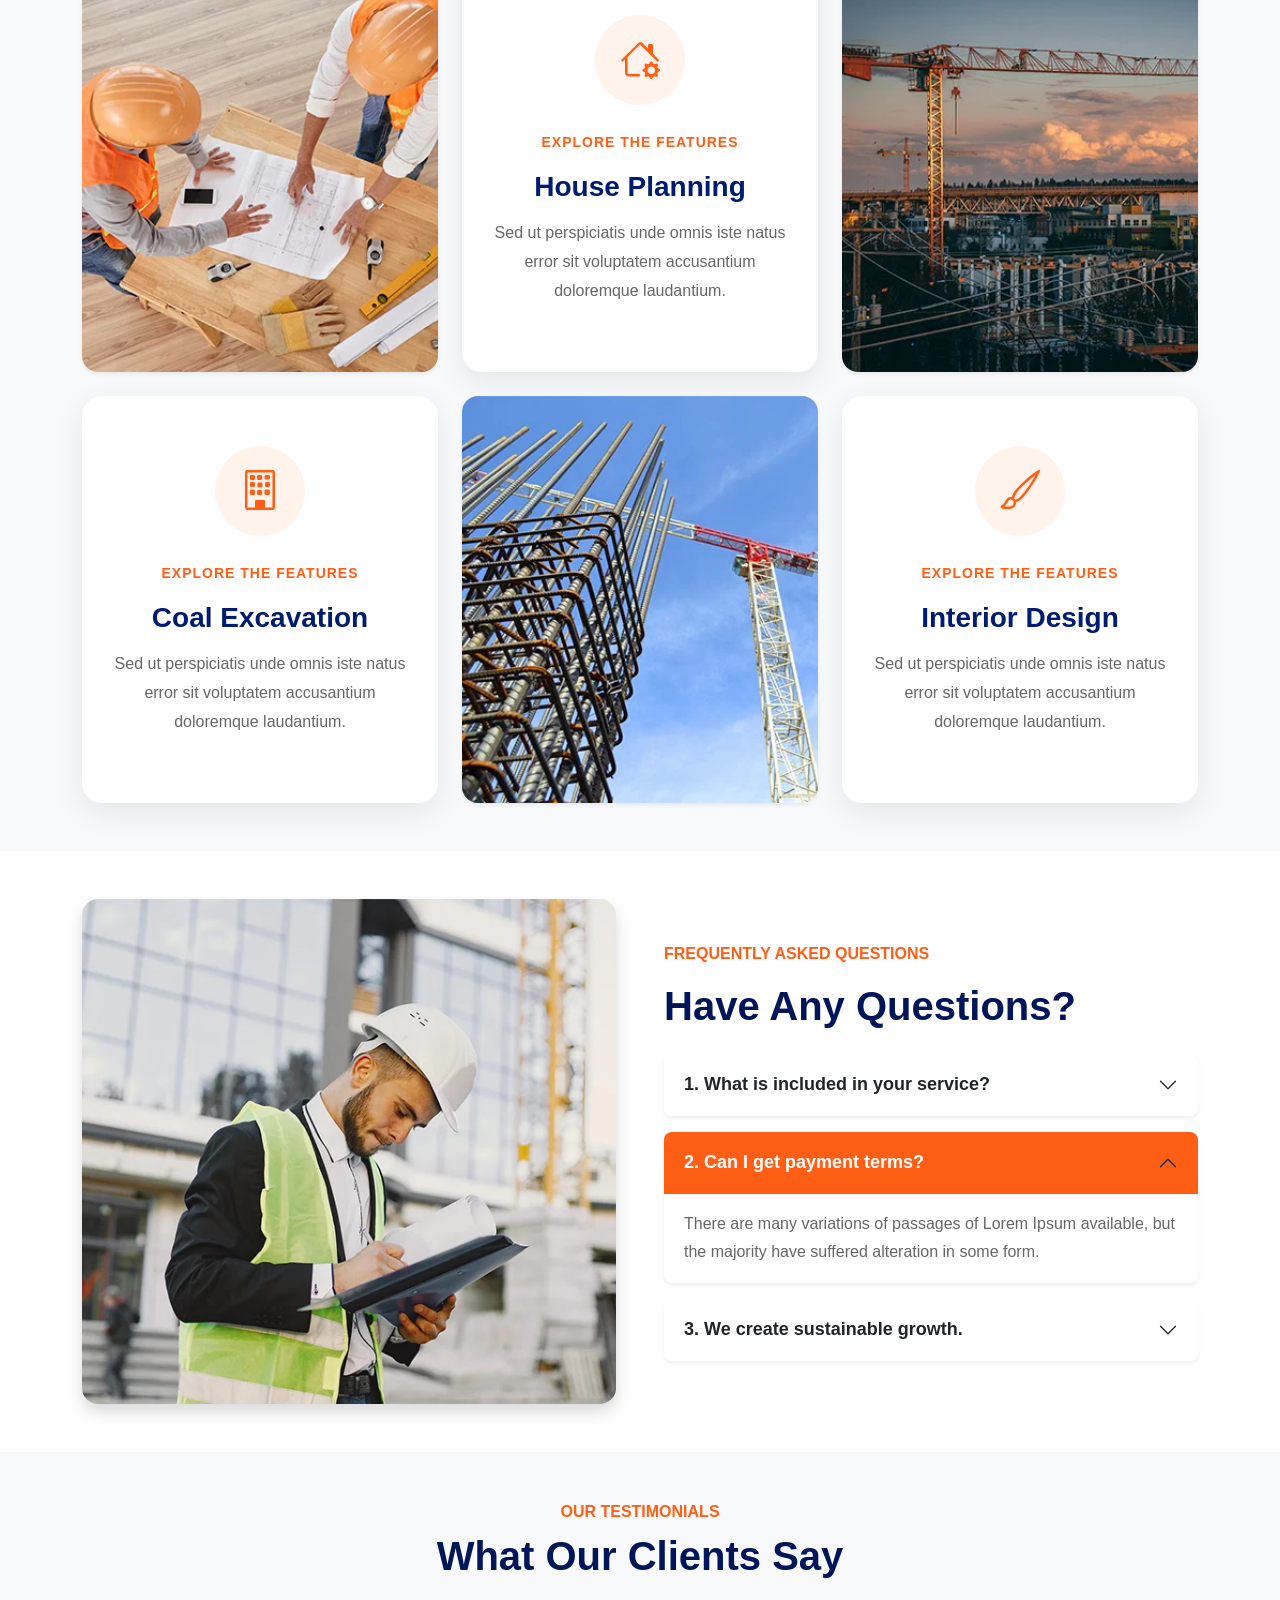
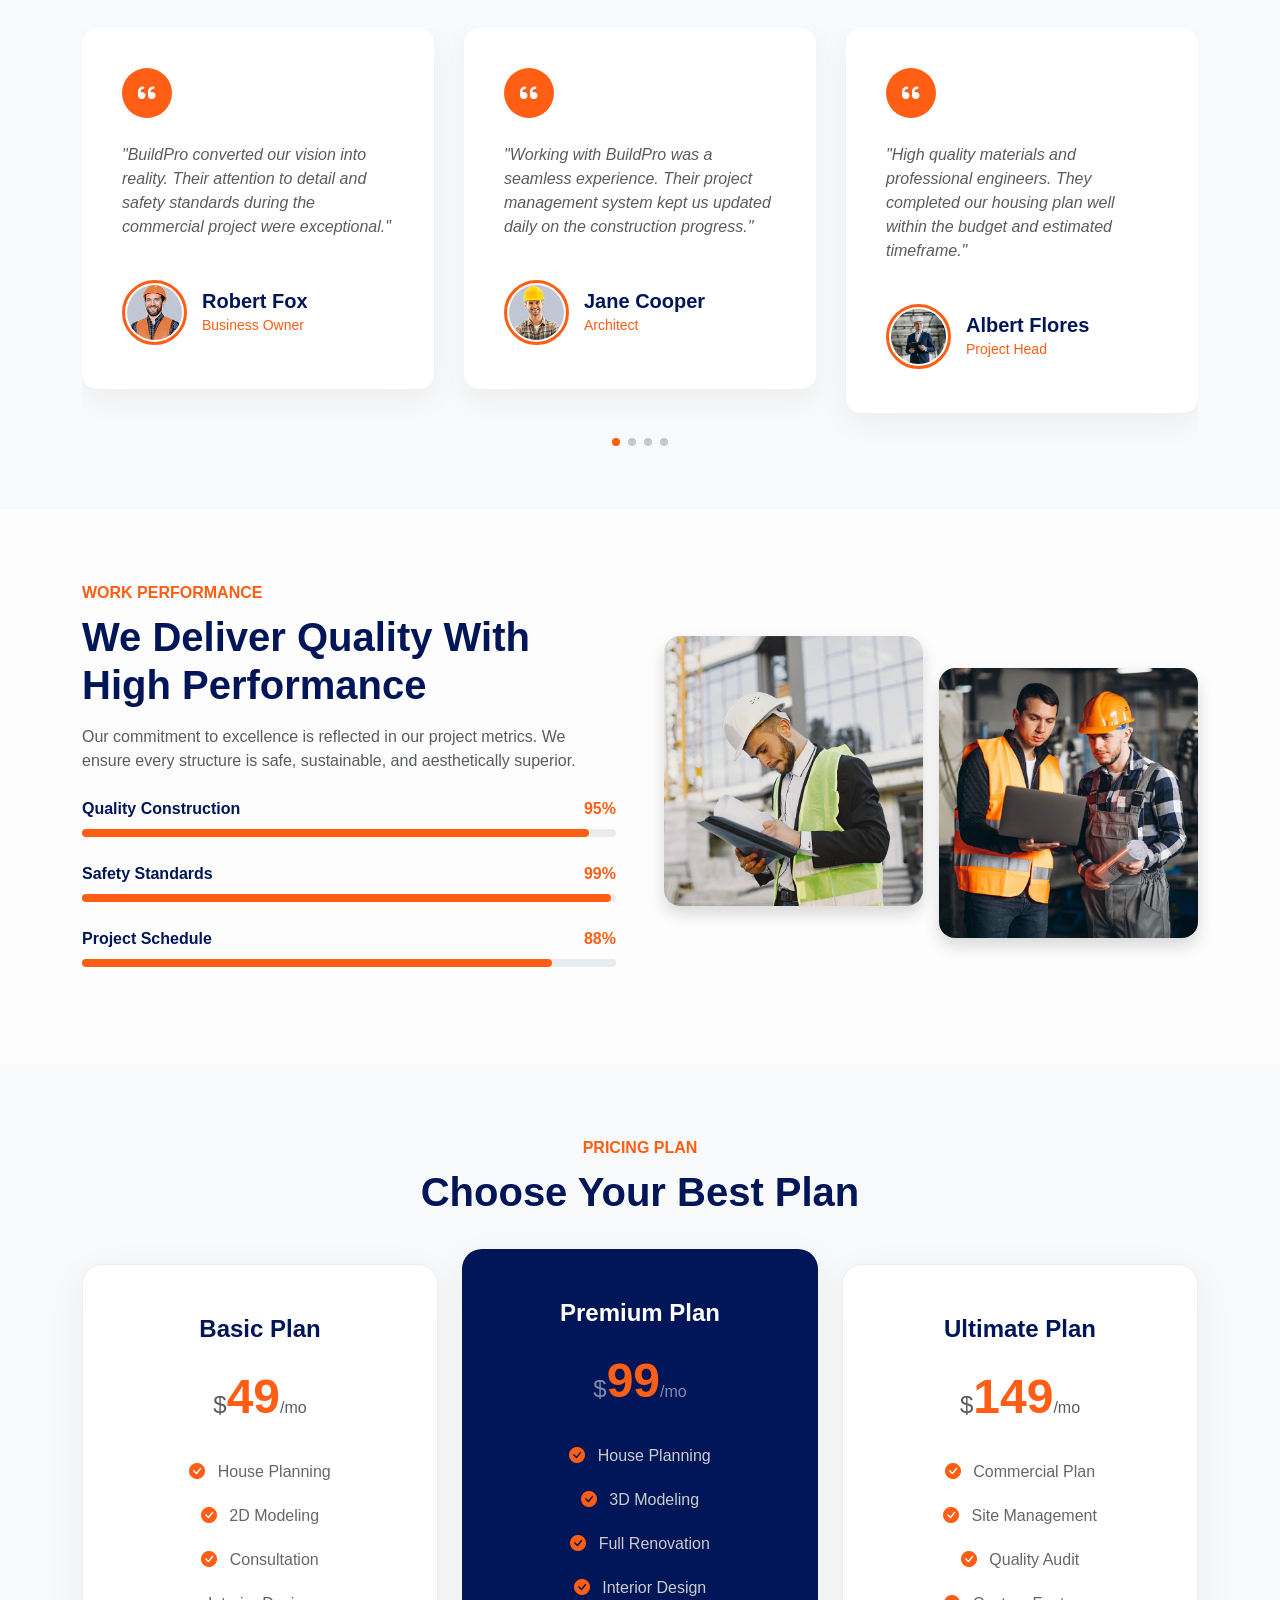
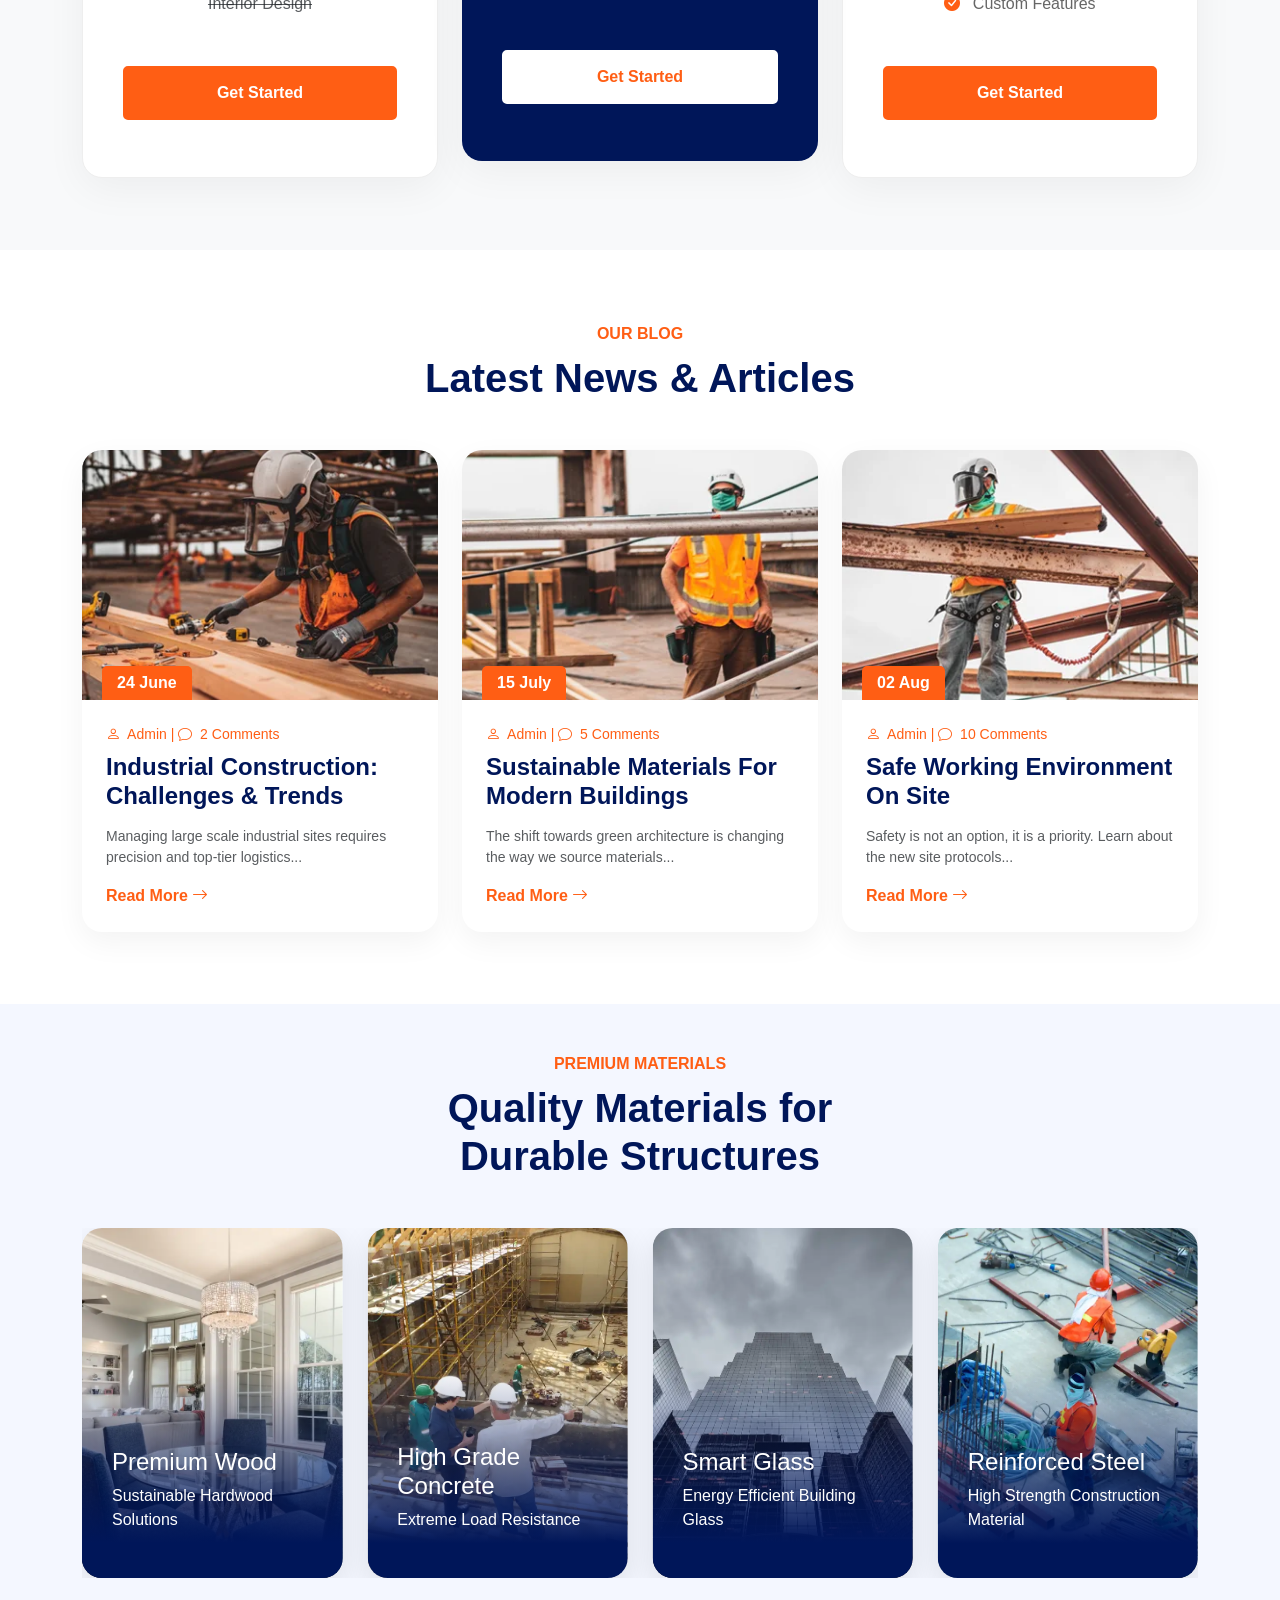
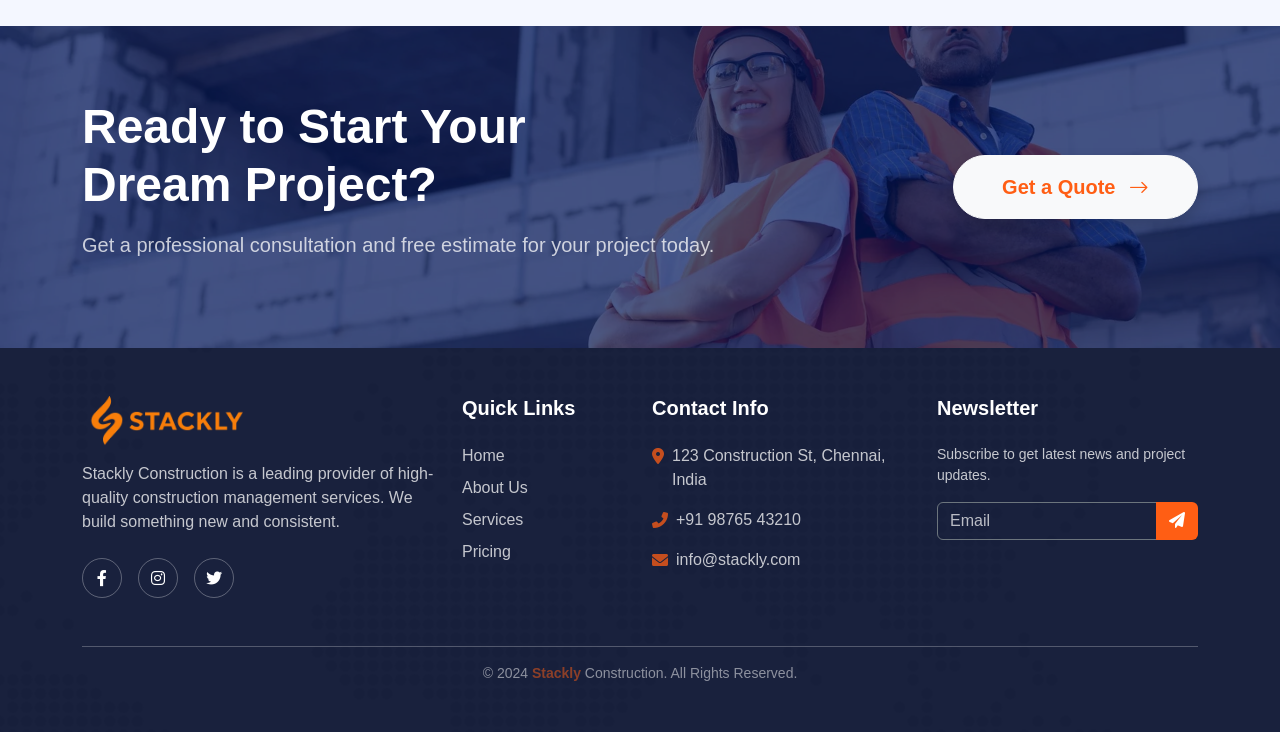
==== commit e704d9a4: "index changes" ====
--- a/index.html
+++ b/index.html
@@ -1008,13 +1008,13 @@
 
     <!-- Materials Showcase Section -->
     <section class="material-section py-5 overflow-hidden" data-aos="fade-up">
-        <div class="container py-4">
+        <div class="container">
             <div class="text-center mb-5" >
                 <span class="text-primary fw-bold text-uppercase">Premium Materials</span>
                 <h2 class="display-6 fw-bold mt-2 text-secondary">Quality Materials for <br> Durable Structures</h2>
             </div>
 
-            <div class="swiper materialSwiper pb-5">
+            <div class="swiper materialSwiper">
                 <div class="swiper-wrapper">
                     <div class="swiper-slide">
                         <div class="material-card">
--- a/css/style.css
+++ b/css/style.css
@@ -211,8 +211,16 @@
     transform:translateY(-10px);
 }
 
+/* Service Card main icon white and rotation on hover */
+.service-card:hover > i, 
 .service-card:hover .mb-2 i {
-    transform: scale(1.1) rotateY(180deg);
+    transform: scale(1.1) rotateY(180deg) !important;
+    color: #fff !important;
+}
+
+/* Service Card content white on hover */
+.service-card:hover h3,
+.service-card:hover p {
     color: #fff !important;
 }
 
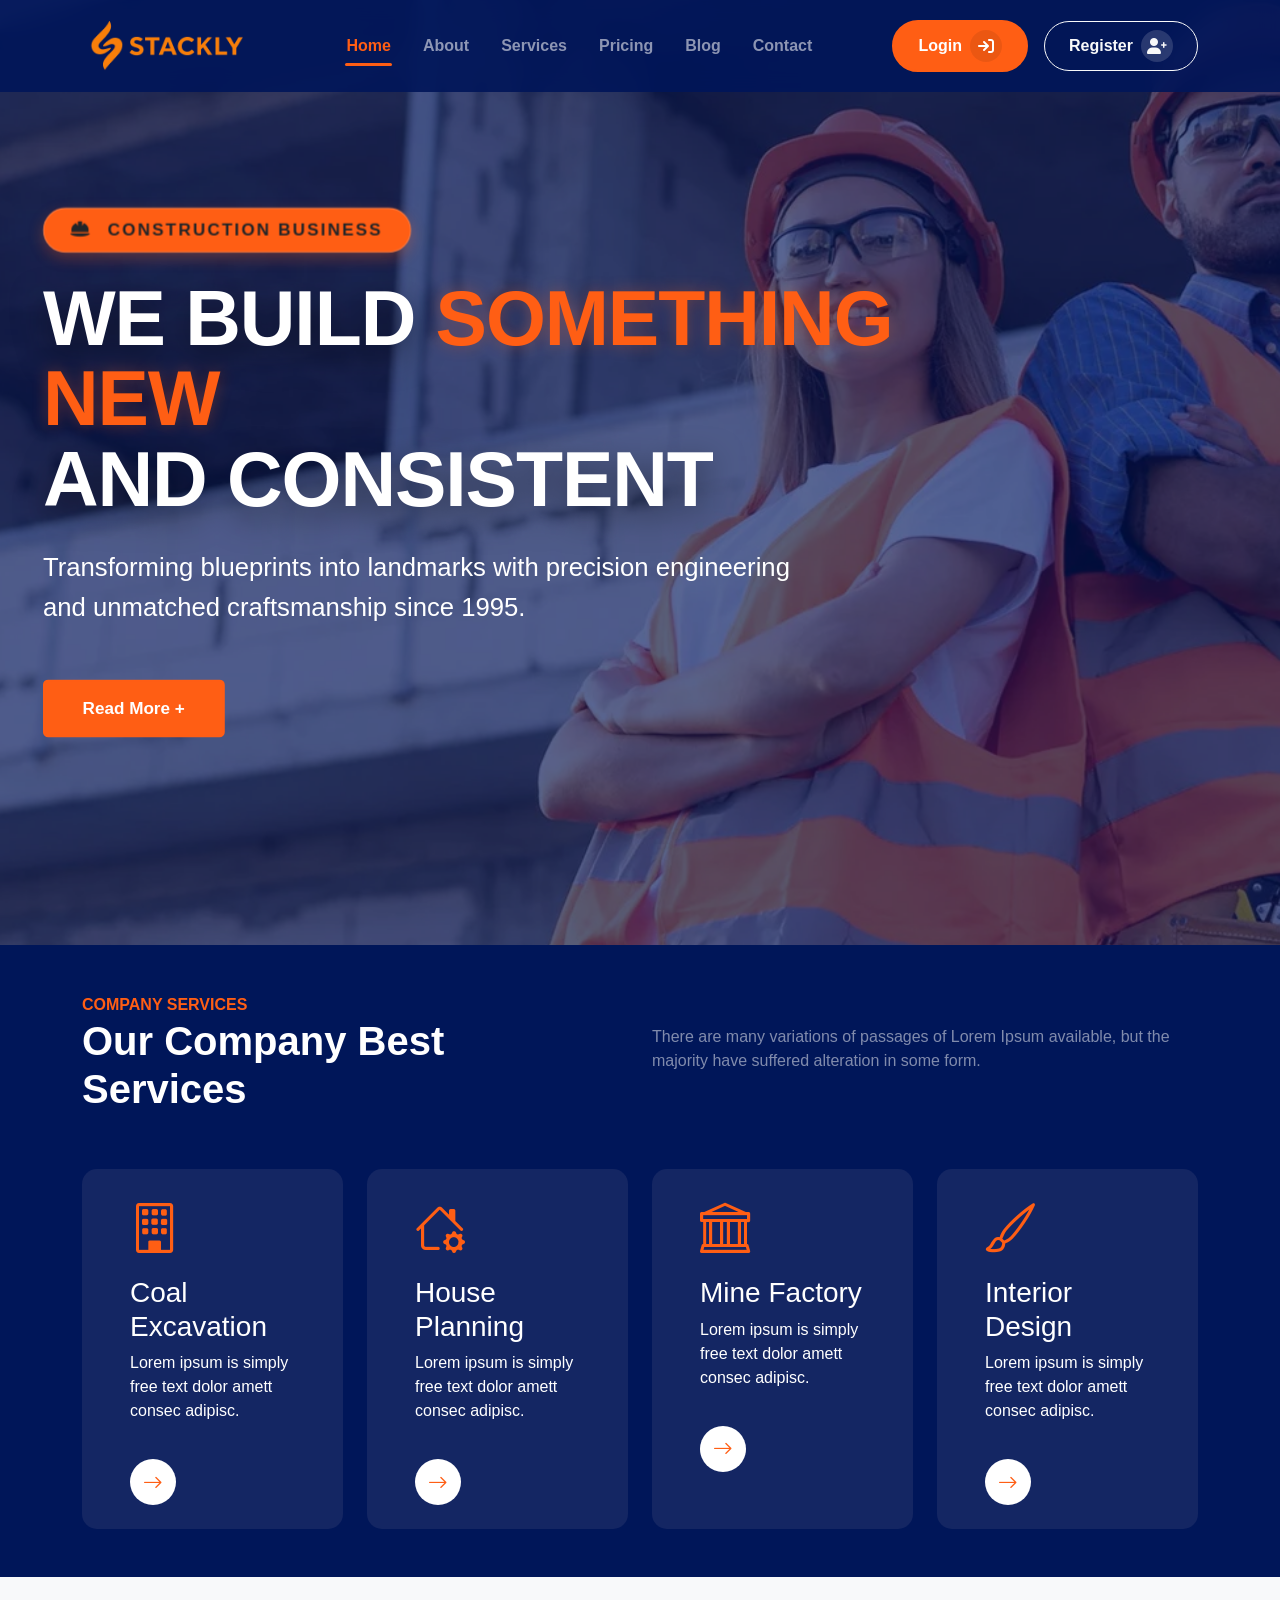
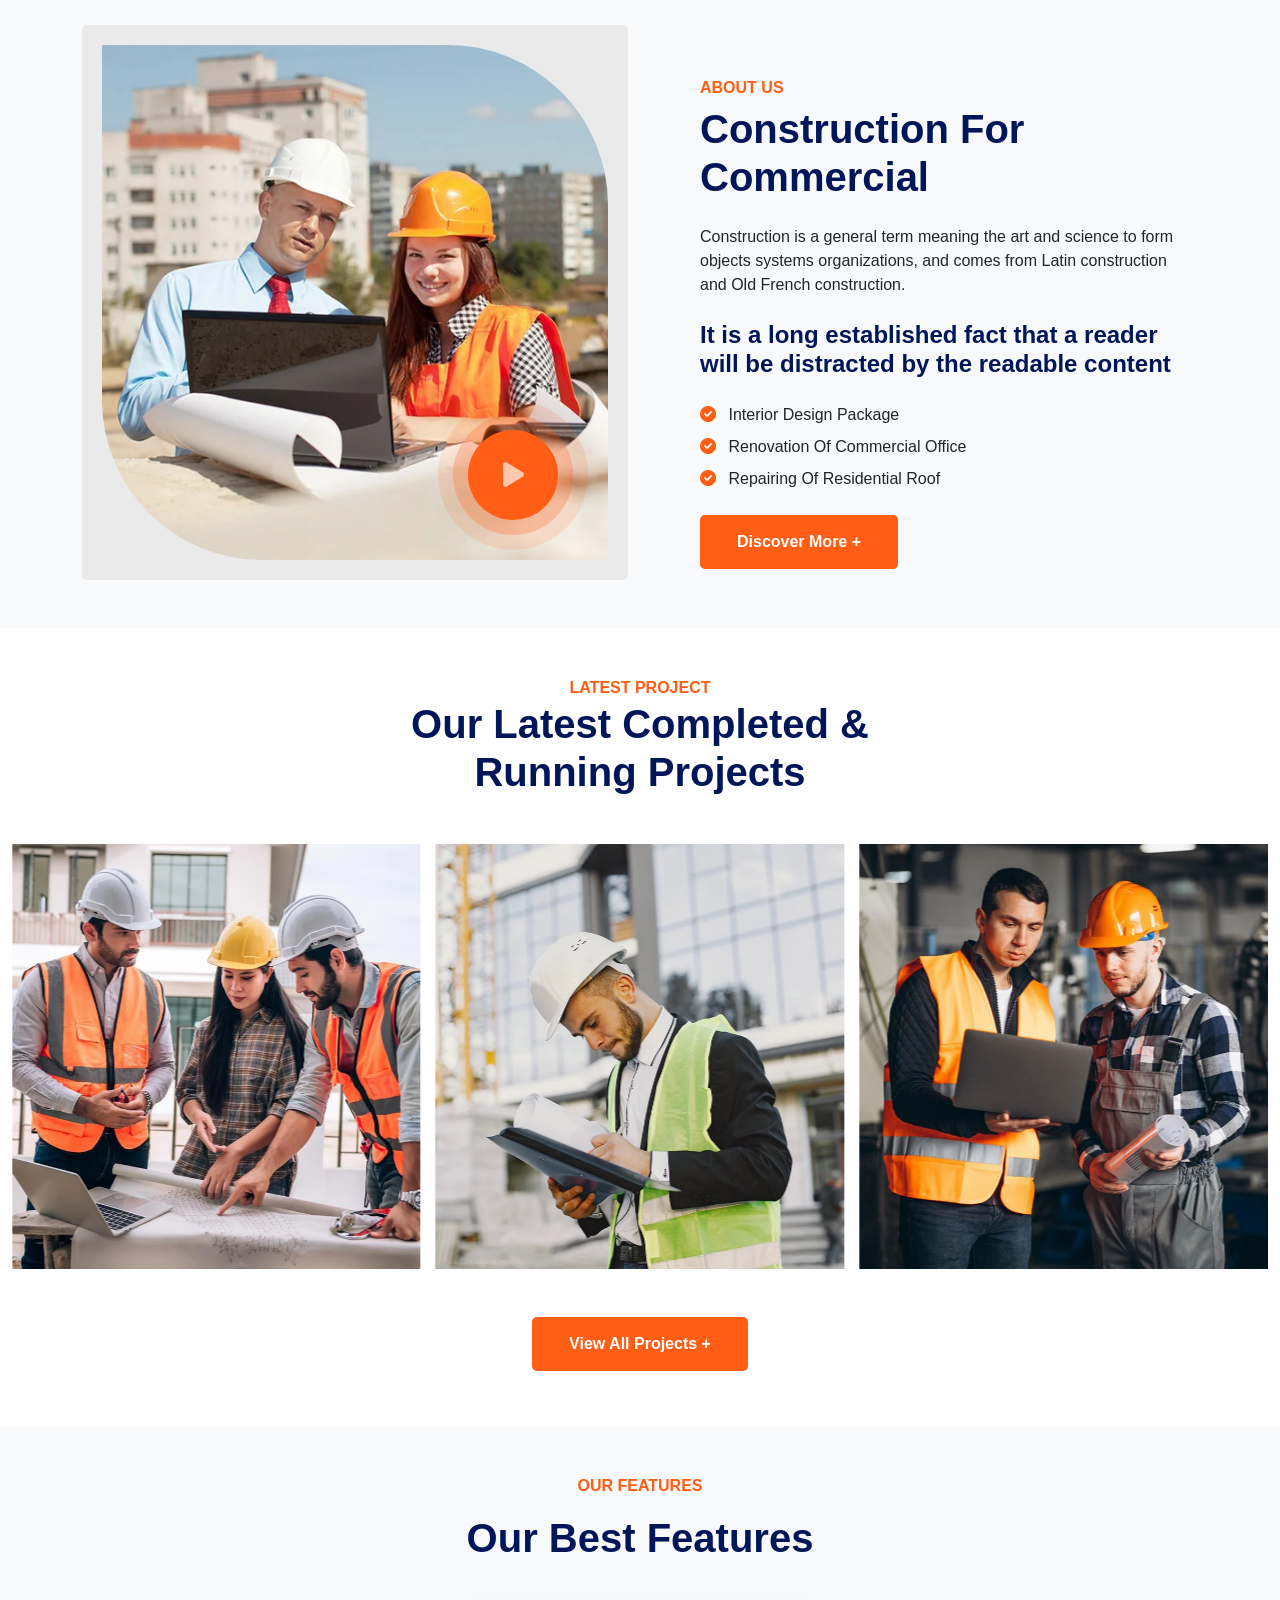
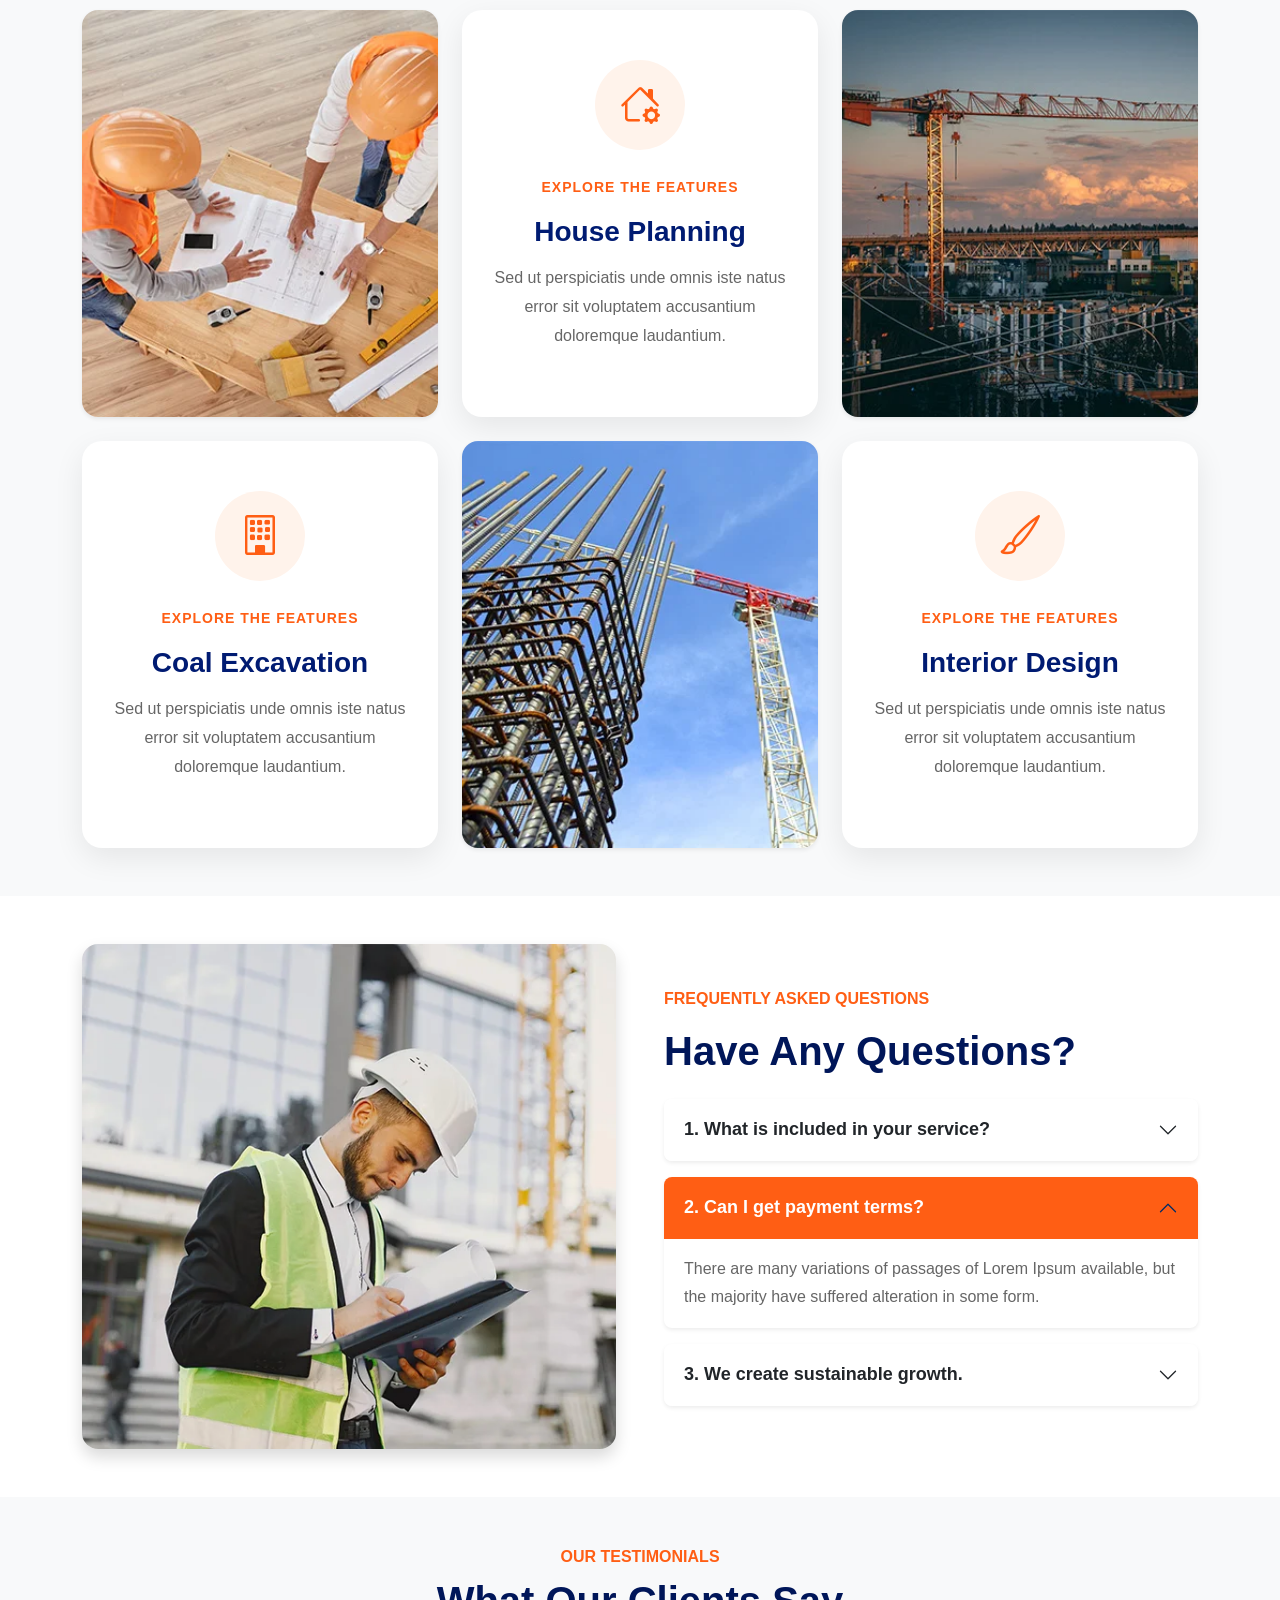
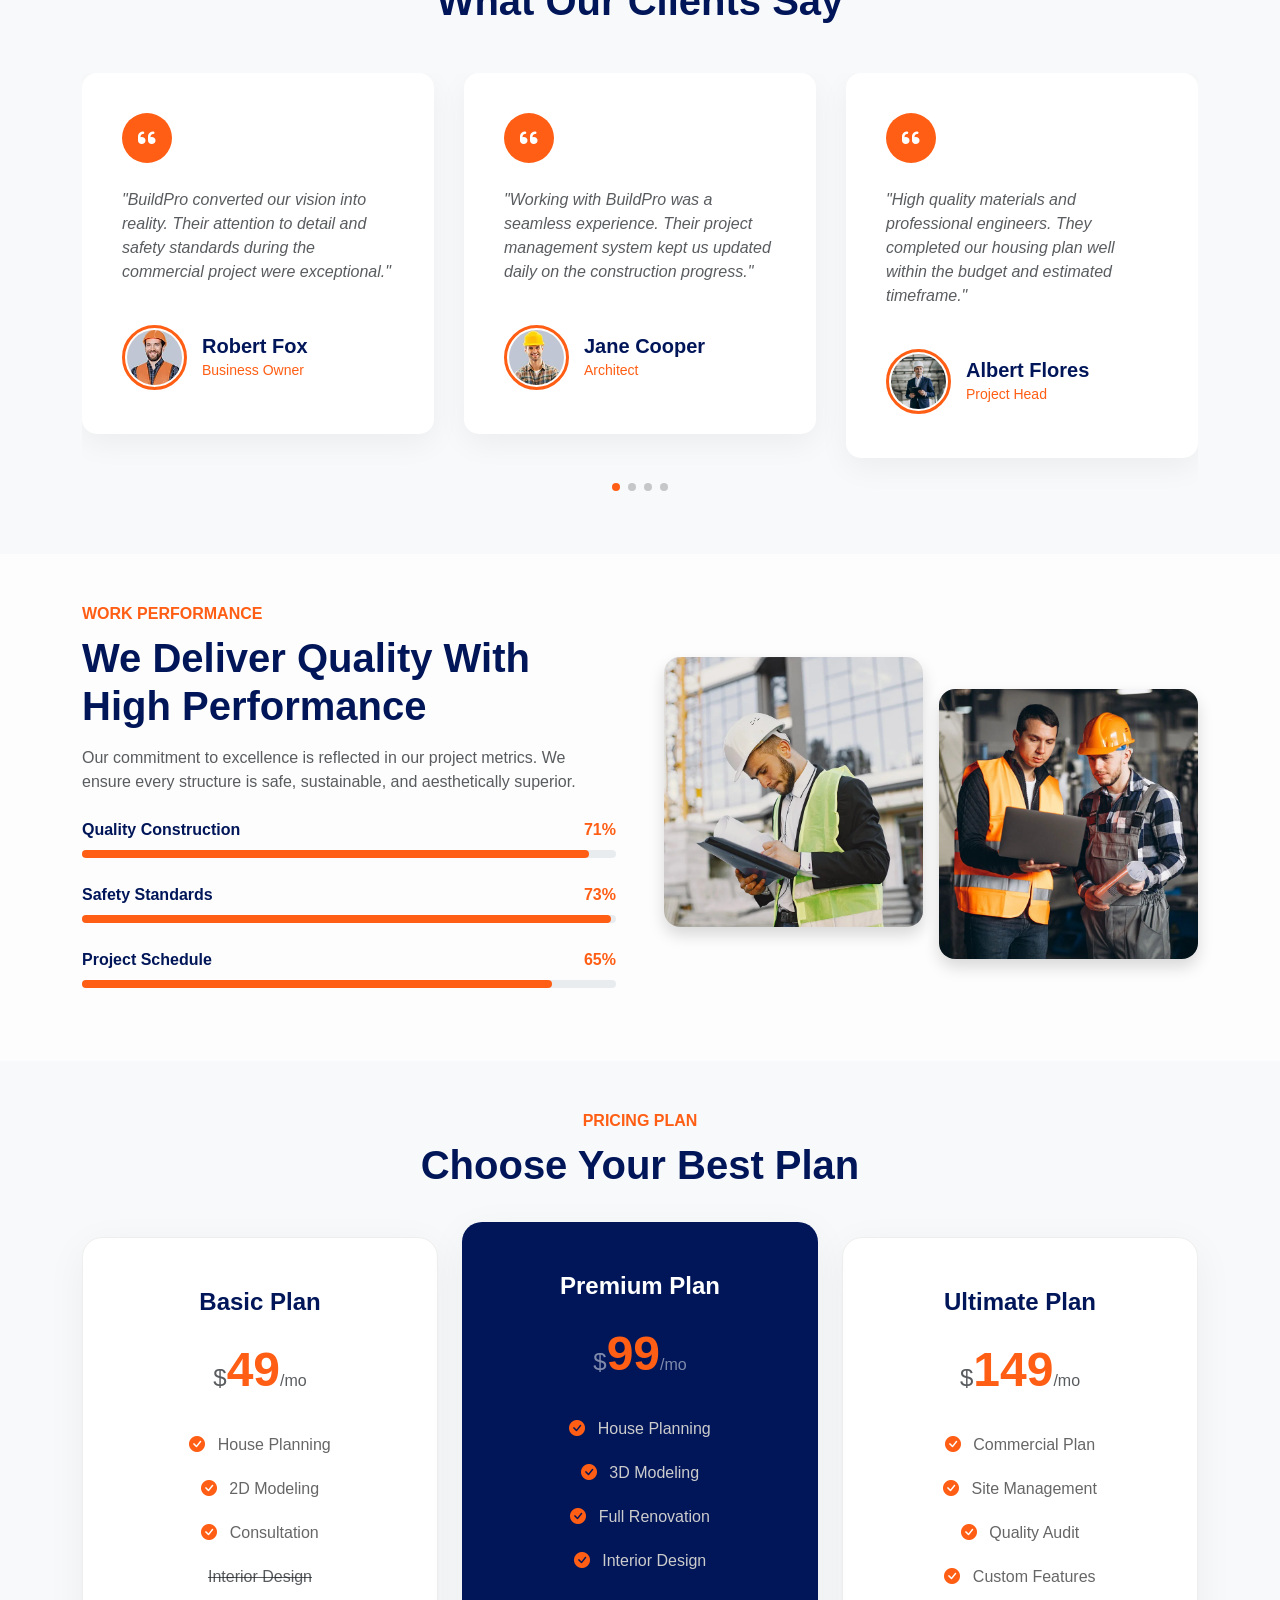
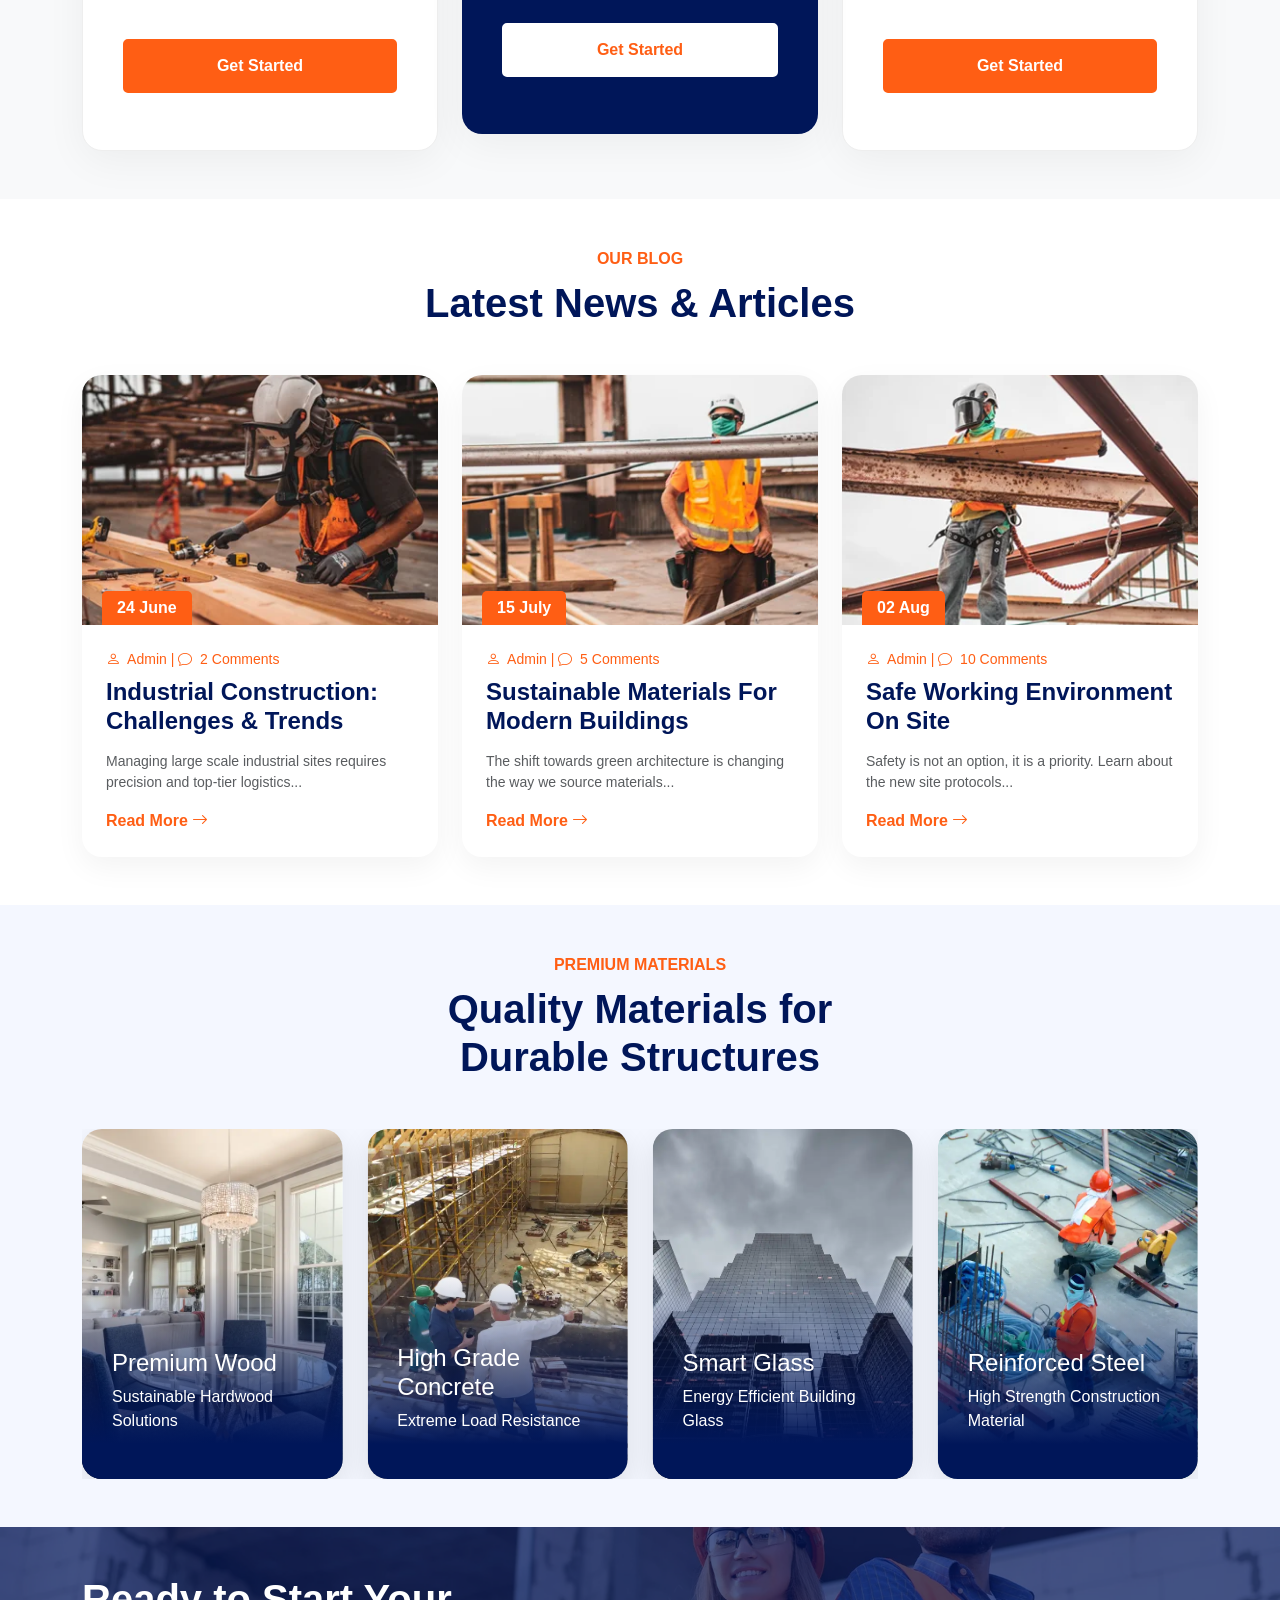
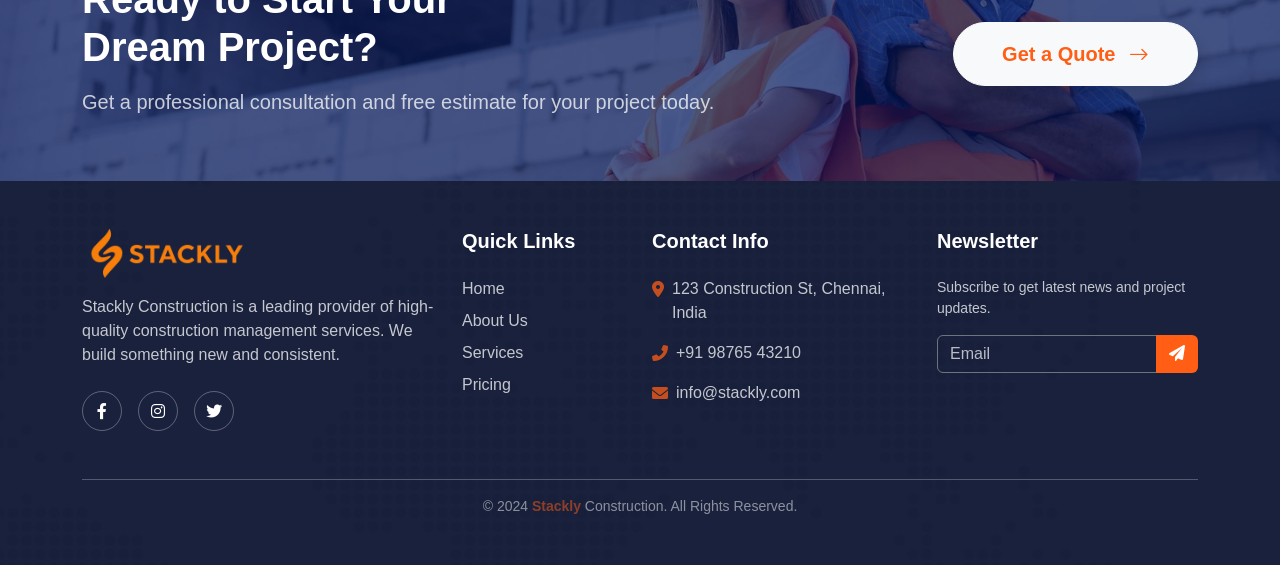
==== commit 8753238f: "index hero section changes" ====
--- a/index.html
+++ b/index.html
@@ -58,27 +58,25 @@
 
                         <div class="container">
 
-                            <div class="hero-content">
-
-                                <span class="hero-subtitle" data-aos="fade-down" data-aos-delay="100">
-                                    CONSTRUCTION BUSINESS
+                            <div class="hero-content text-center text-lg-start">
+
+                                <span class="hero-subtitle mb-4" data-aos="fade-right" data-aos-delay="100">
+                                    <i class="fas fa-hard-hat me-2"></i> CONSTRUCTION BUSINESS
                                 </span>
 
-                                <h1 class="display-3 fw-bold" data-aos="fade-up" data-aos-delay="300">
-                                    We Build Something New
-                                    <br>
-                                    And Consistent
+                                <h1 class="text-white fw-bold mb-4" data-aos="fade-up" data-aos-delay="300">
+                                    We Build <span class="text-primary-glow">Something New</span>
+                                    <br class="d-none d-md-block">
+                                    And <span class="text-white">Consistent</span>
                                 </h1>
 
-                                <p class="fs-3" data-aos="fade-up" data-aos-delay="500">
-                                    Excepteur sint occaecat cupidatat non proident,
-                                    sunt in culpa qui officia deserunt mollit.
+                                <p class="lead fs-4 mb-5 max-w-700 text-white mx-auto mx-lg-0" data-aos="fade-up" data-aos-delay="500">
+                                    Transforming blueprints into landmarks with precision engineering 
+                                    and unmatched craftsmanship since 1995.
                                 </p>
 
-                                <a href="404.html" class="btn thm-btn" data-aos="fade-up" data-aos-delay="700">
-
+                                <a href="about.html" class="btn thm-btn" data-aos="fade-up" data-aos-delay="700">
                                     Read More +
-
                                 </a>
 
                             </div>
@@ -99,24 +97,24 @@
 
                         <div class="container">
 
-                            <div class="hero-content">
-
-                                <span class="hero-subtitle" data-aos="fade-down" data-aos-delay="100">
-                                    OUR TOP CONSTRUCTION
+                            <div class="hero-content text-center text-lg-start">
+
+                                <span class="hero-subtitle mb-4" data-aos="fade-right" data-aos-delay="100">
+                                    <i class="fas fa-tools me-2"></i> OUR TOP CONSTRUCTION
                                 </span>
 
-                                <h1 class="display-3 fw-bold" data-aos="fade-up" data-aos-delay="300">
-                                    A Modern Construction
-                                    <br>
-                                    & Industrial
+                                <h1 class="text-white fw-bold mb-4" data-aos="fade-up" data-aos-delay="300">
+                                    A Modern <span class="text-primary-glow">Construction</span>
+                                    <br class="d-none d-md-block">
+                                    & Industrial Expert
                                 </h1>
 
-                                <p class="fs-3" data-aos="fade-up" data-aos-delay="500">
-                                    Excepteur sint occaecat cupidatat non proident,
-                                    sunt in culpa qui officia deserunt mollit.
+                                <p class="lead fs-4 mb-5 max-w-700 text-white mx-auto mx-lg-0" data-aos="fade-up" data-aos-delay="500">
+                                    Leading the way in industrial innovation and sustainable building 
+                                    solutions for a better tomorrow.
                                 </p>
 
-                                <a href="404.html" class="btn thm-btn" data-aos="fade-up" data-aos-delay="700">
+                                <a href="services.html" class="btn thm-btn" data-aos="fade-up" data-aos-delay="700">
 
                                     Read More +
 
@@ -131,9 +129,6 @@
                 </div>
 
             </div>
-
-            <!-- <div class="swiper-button-next"></div>
-            <div class="swiper-button-prev"></div> -->
 
         </div>
 
@@ -302,8 +297,6 @@
         </div>
     </section>
 
-
-
     <!--Start Project Three-->
     <section class="projects py-5 overflow-hidden">
 
@@ -819,7 +812,7 @@
 
     <!-- performance section -->
     <section class="performance-section stats py-5 overflow-hidden" >
-        <div class="container py-4">
+        <div class="container">
             <div class="row align-items-center g-5">
                 <div class="col-lg-6" data-aos="fade-right">
                     <span class="text-primary fw-bold text-uppercase">Work Performance</span>
@@ -875,7 +868,7 @@
 
     <!-- Pricing Plan -->
     <section class="py-5 bg-light overflow-hidden" data-aos="fade-up">
-        <div class="container py-4">
+        <div class="container">
             <div class="text-center mb-5" >
                 <span class="text-primary fw-bold text-uppercase">Pricing Plan</span>
                 <h2 class="display-6 fw-bold mt-2 text-secondary">Choose Your Best Plan</h2>
@@ -942,7 +935,7 @@
 
     <!-- Blog Section -->
     <section class="py-5 bg-white overflow-hidden" data-aos="fade-up">
-        <div class="container py-4">
+        <div class="container">
             <div class="text-center mb-5" >
                 <span class="text-primary fw-bold text-uppercase">Our Blog</span>
                 <h2 class="display-6 fw-bold mt-2 text-secondary">Latest News & Articles</h2>
@@ -1111,10 +1104,10 @@
 
     <!-- Call to Action Section -->
     <section class="cta-section py-5 text-white overflow-hidden" data-aos="fade-up">
-        <div class="container py-4">
+        <div class="container">
             <div class="row align-items-center">
                 <div class="col-lg-8 text-center text-lg-start">
-                    <h2 class="display-5 fw-bold mb-3">Ready to Start Your <br> Dream Project?</h2>
+                    <h2 class="display-6 fw-bold mb-3">Ready to Start Your <br> Dream Project?</h2>
                     <p class="fs-5 opacity-75">Get a professional consultation and free estimate for your project today.
                     </p>
                 </div>
--- a/css/style.css
+++ b/css/style.css
@@ -1,5 +1,12 @@
 body {
-    font-family: Arial, sans-serif;
+    font-family: 'Segoe UI', Roboto, Helvetica, Arial, sans-serif;
+}
+
+.fw-extrabold { font-weight: 800; }
+
+.text-primary-glow {
+    color: var(--primary);
+    text-shadow: 0 0 15px rgba(255, 94, 20, 0.3);
 }
 
 .navbar {
@@ -93,7 +100,7 @@
 
 .slide-bg{
 
-    min-height:100vh;
+    min-height: 105vh;
 
     background-size:cover;
     background-position:center;
@@ -102,6 +109,16 @@
     align-items:center;
 
     position:relative;
+    transition: transform 10s ease;
+}
+
+/* Modern Background Zoom Animation */
+.swiper-slide-active .slide-bg {
+    transform: scale(1.07);
+}
+
+.hero-content {
+    max-width: 850px;
 }
 
 .overlay{
@@ -113,34 +130,49 @@
     rgba(0,20,90,.65);
 }
 
-.hero-content{
-
-    position:relative;
-    z-index:2;
-
-    color:#fff;
-
-    margin:auto;
-}
-
-.hero-subtitle{
-
-    display:block;
-
-    font-size:22px;
-    font-weight:700;
-
-    margin-bottom:25px;
-
-    letter-spacing:1px;
-}
-
+.hero-content h1 {
+    font-size: clamp(2.5rem, 6vw, 4.5rem); /* Modern responsive font sizing */
+    line-height: 1.05;
+    letter-spacing: -1px;
+    text-transform: uppercase;
+    text-shadow: 0 10px 30px rgba(0,0,0,0.5);
+}
+
+.hero-content p {
+    opacity: 0.85;
+    line-height: 1.6;
+}
 
 .hero-content .hero-subtitle {
     background: var(--primary);
     display: inline-block;
-    padding: 5px 20px;
+    padding: 8px 25px;
     border-radius: 50px;
+    font-size: 16px;
+    font-weight: 700;
+    letter-spacing: 2px;
+    text-transform: uppercase;
+    box-shadow: 0 5px 15px rgba(255, 94, 20, 0.3);
+    border: 1px solid rgba(255, 255, 255, 0.2);
+    backdrop-filter: blur(5px);
+}
+
+@media (max-width: 991px) {
+    .hero-content {
+        padding-top: 80px;
+    }
+    .hero-content h1 {
+        margin-bottom: 20px !important;
+    }
+    .hero-content .hero-subtitle {
+        font-size: 13px;
+        padding: 6px 18px;
+        letter-spacing: 1px;
+    }
+    .hero-content p {
+        font-size: 1.1rem !important;
+        margin-bottom: 35px !important;
+    }
 }
 
 /* ARROWS */
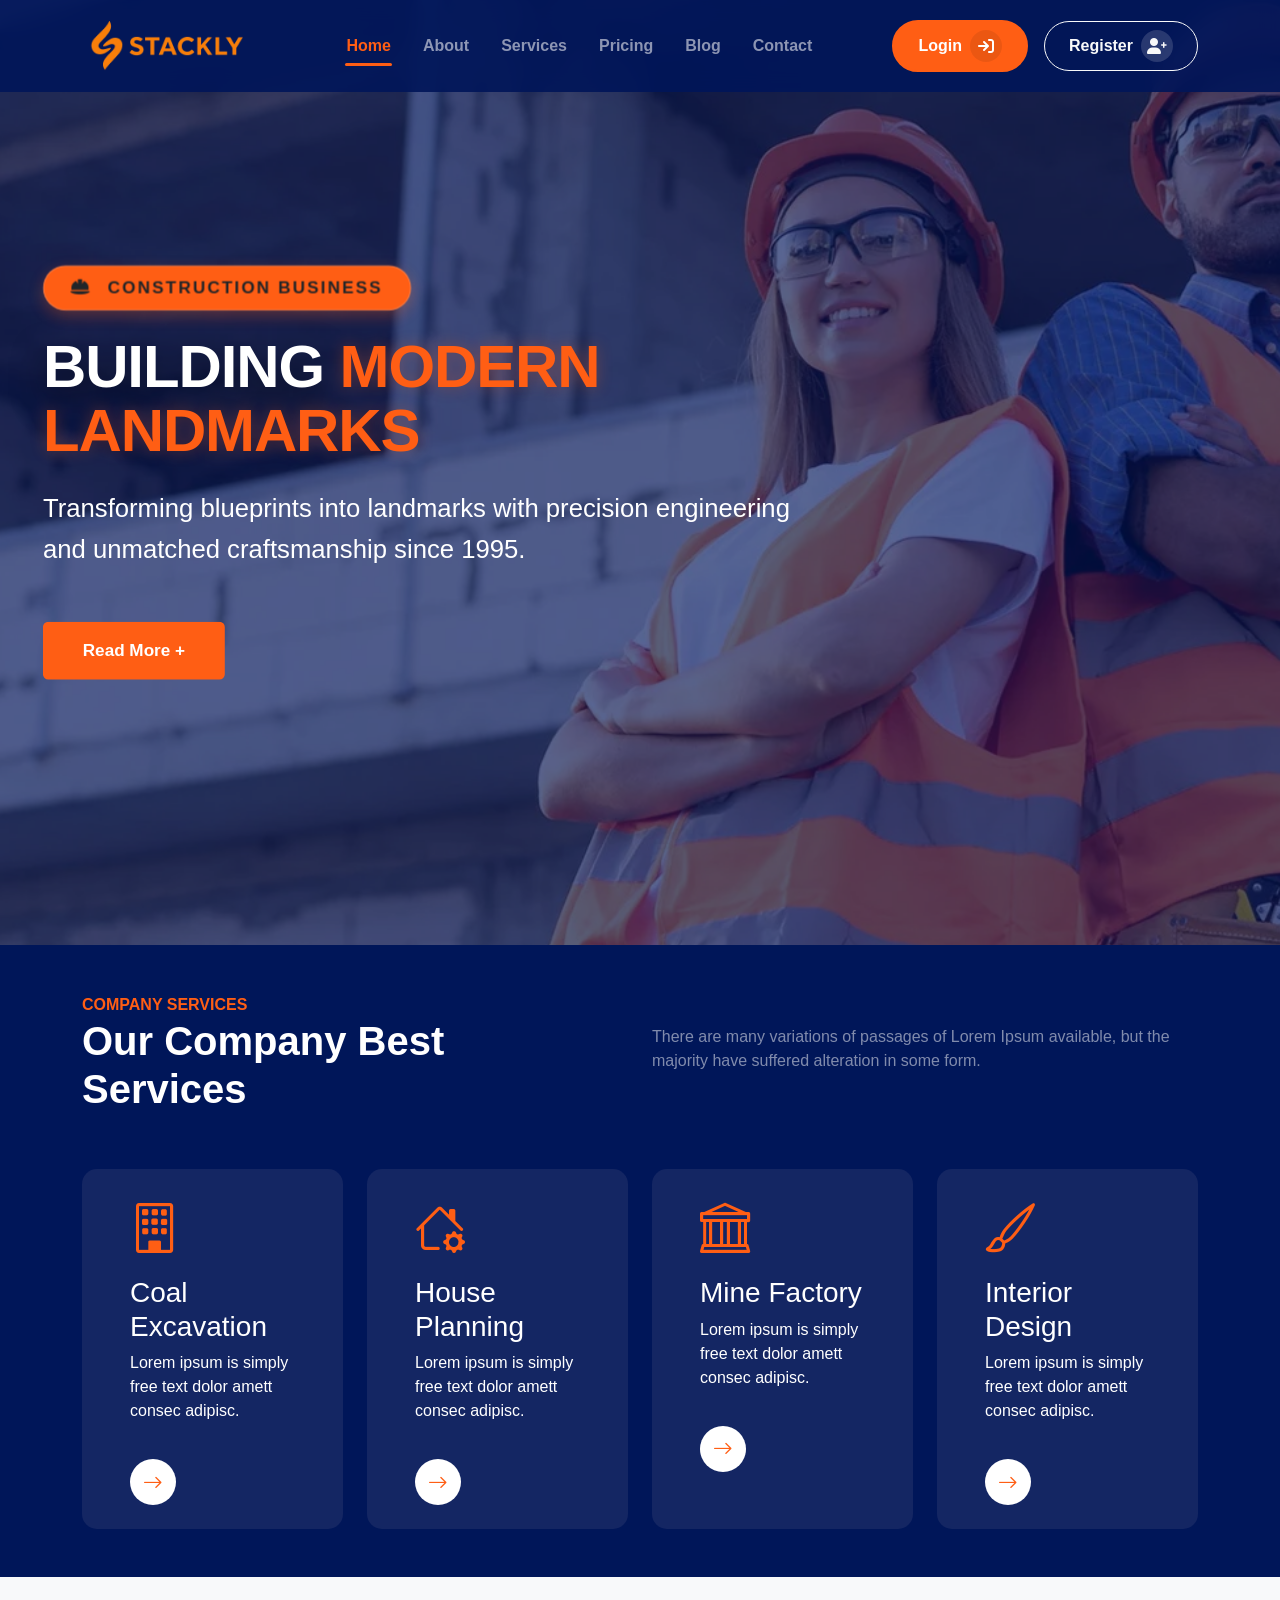
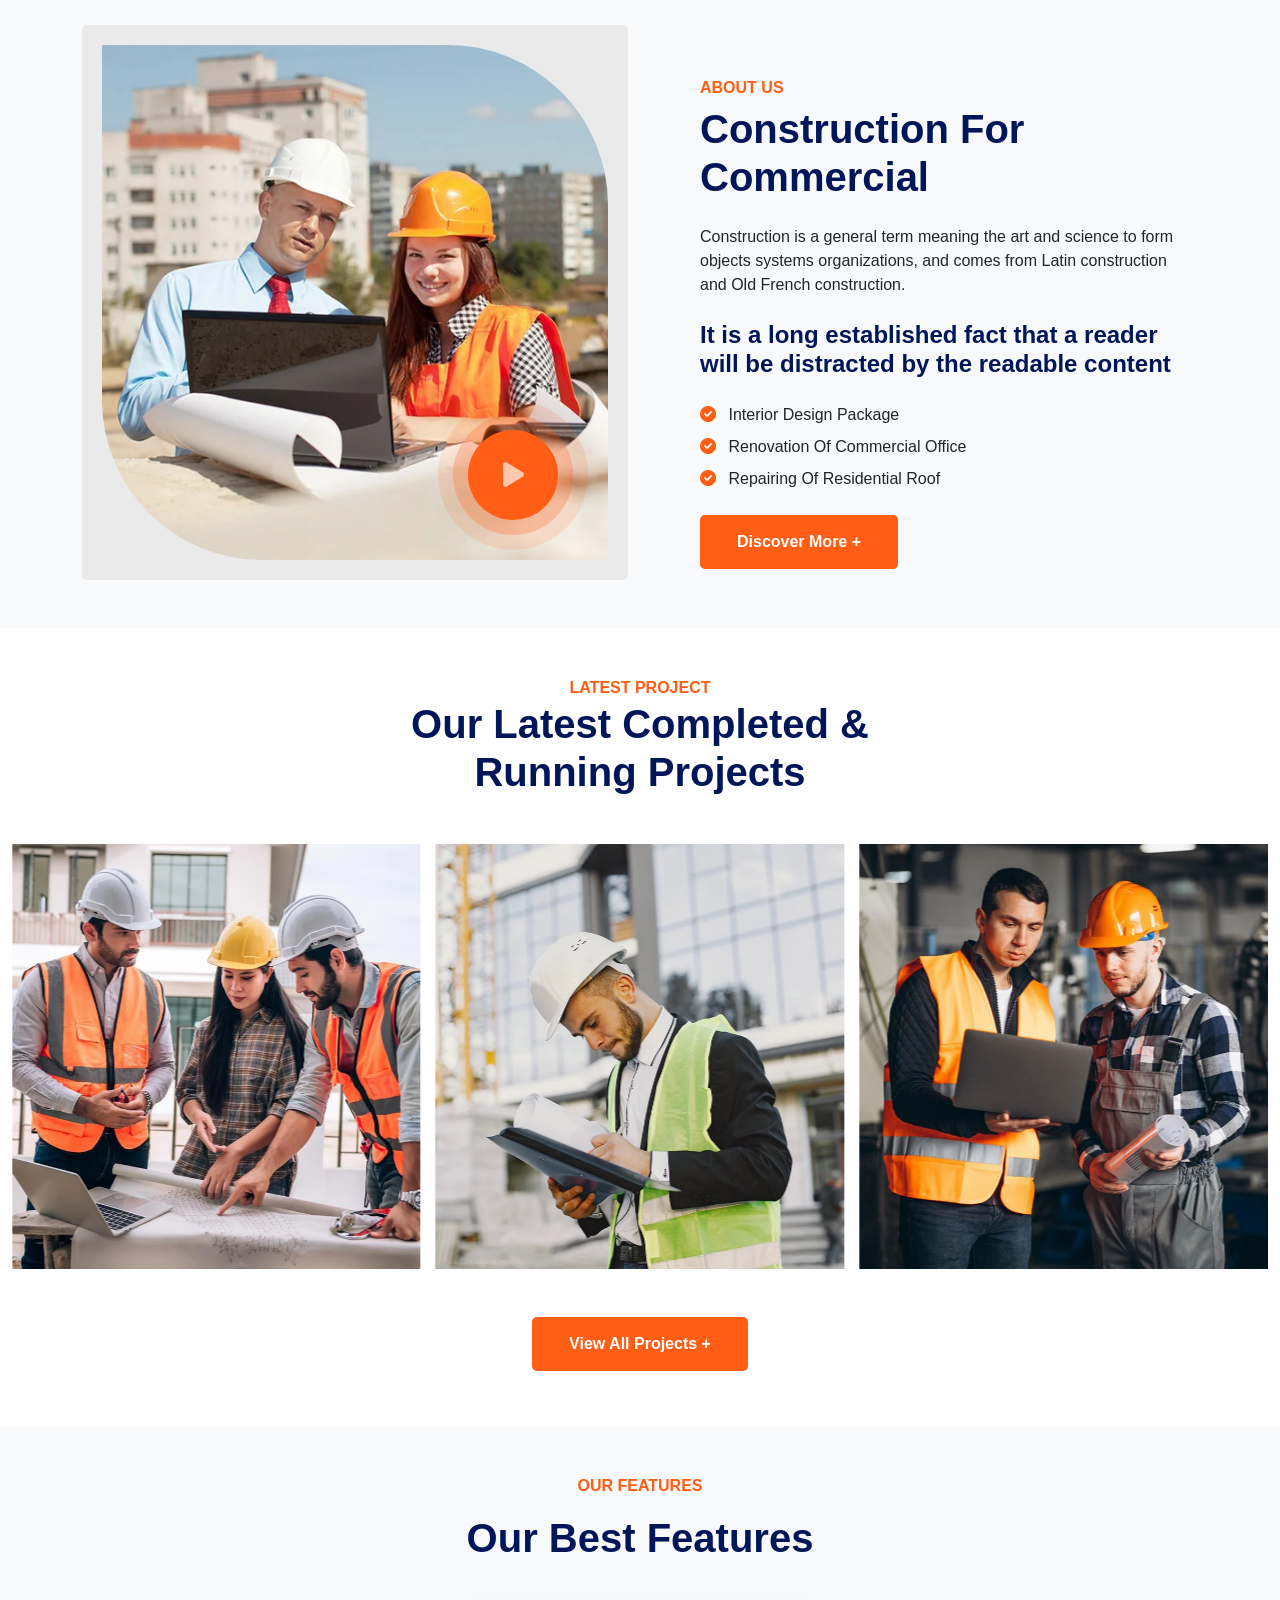
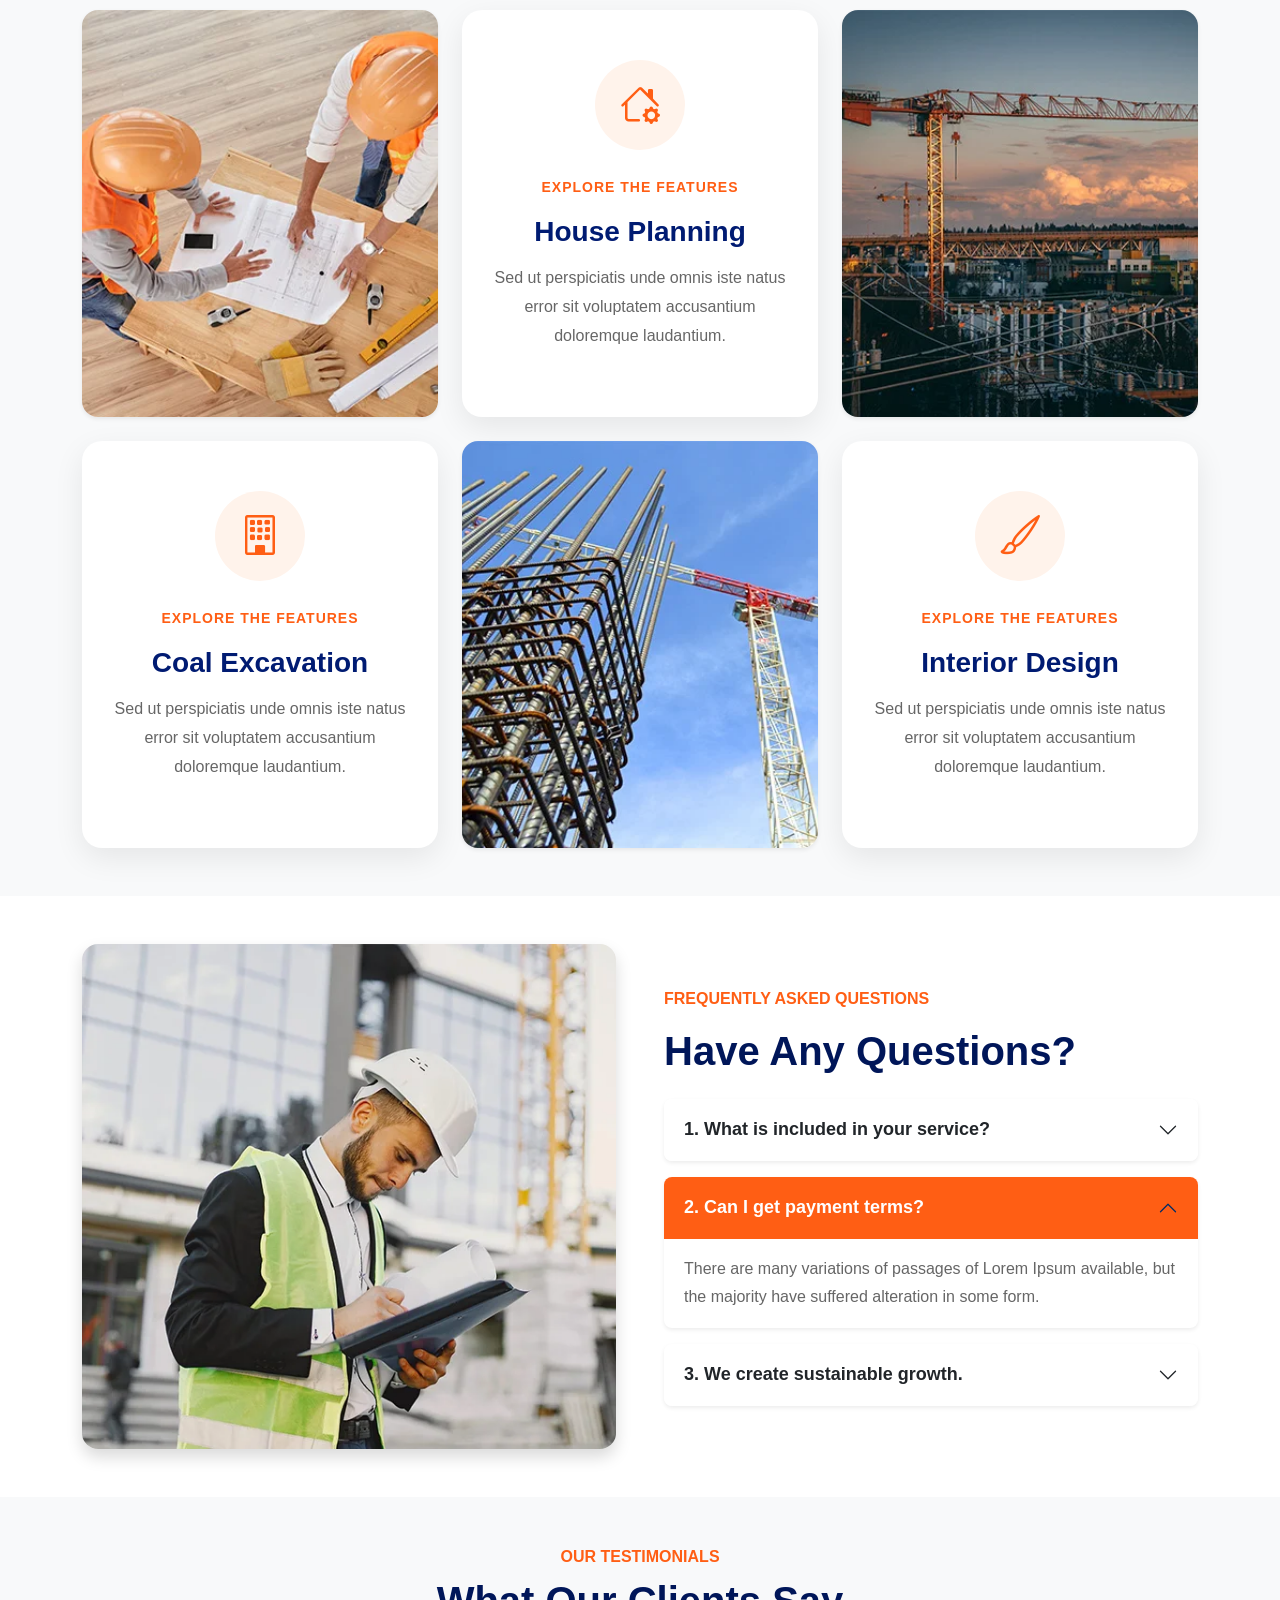
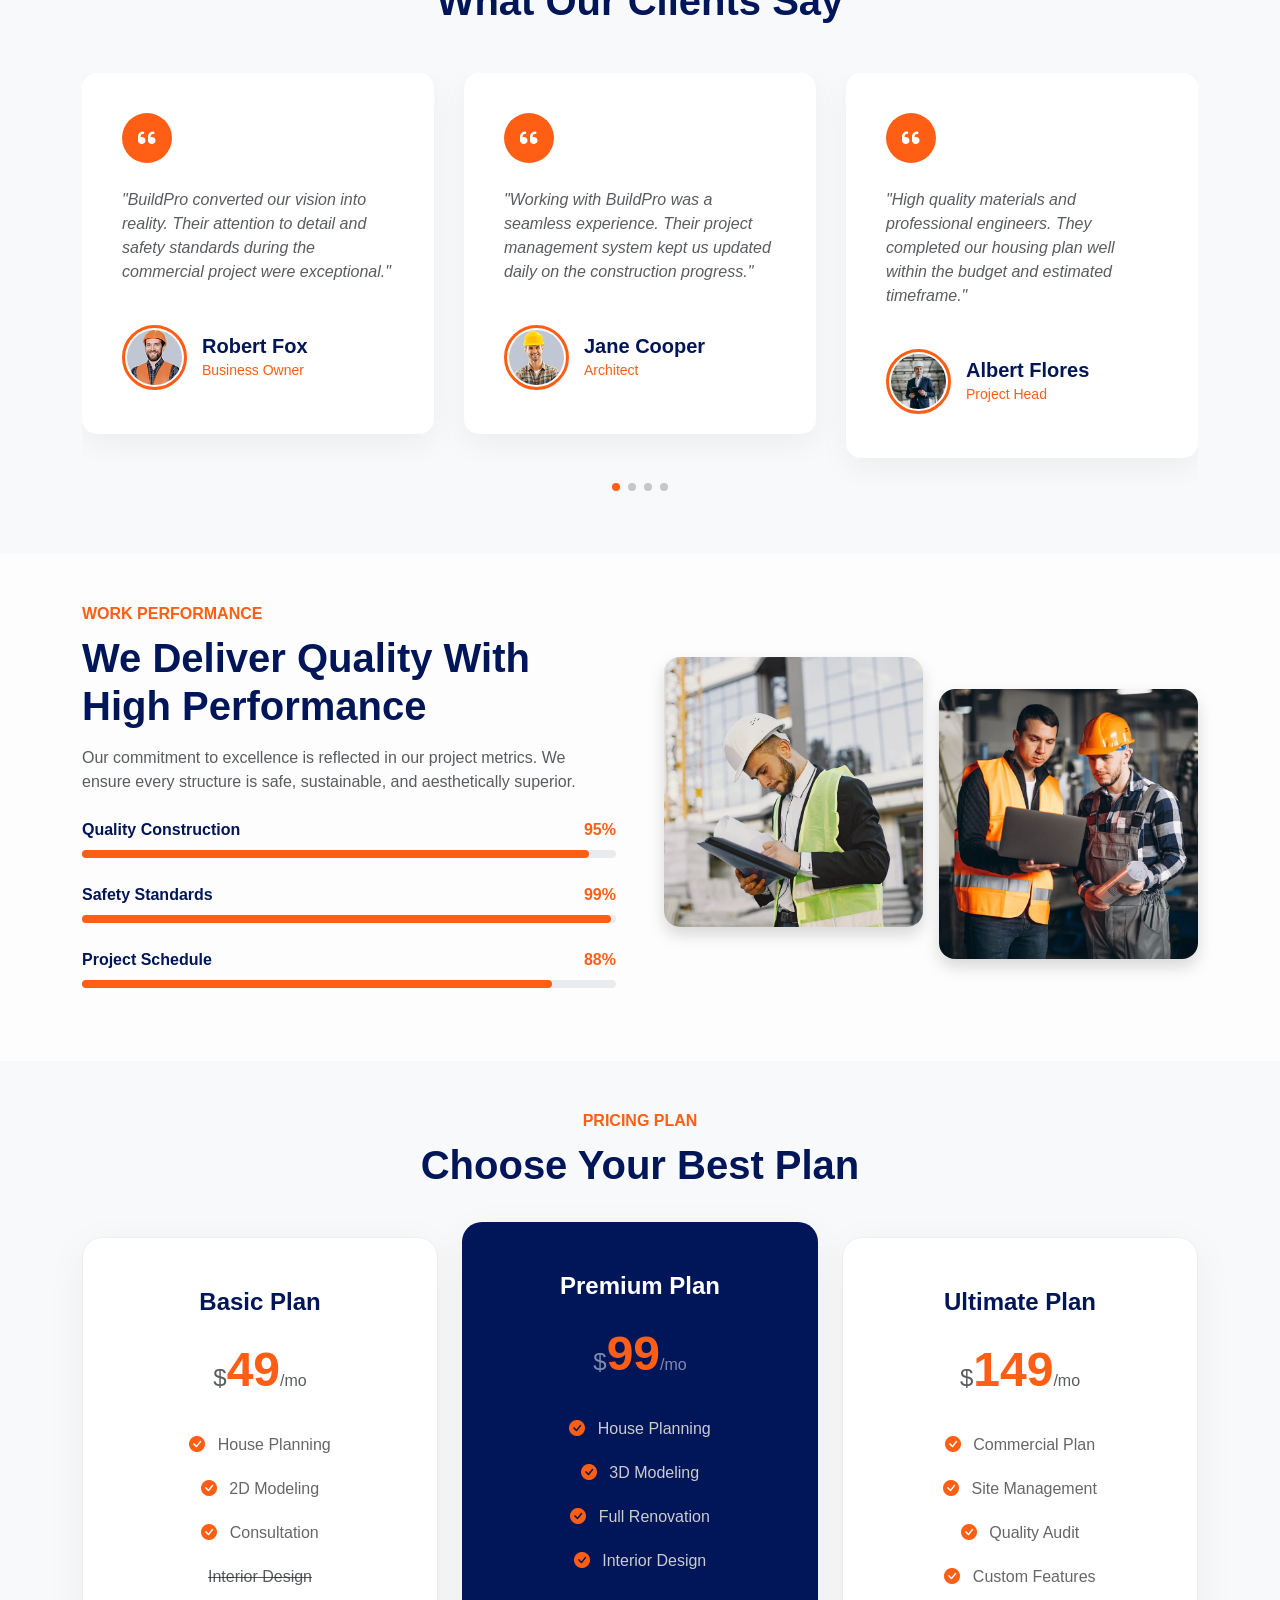
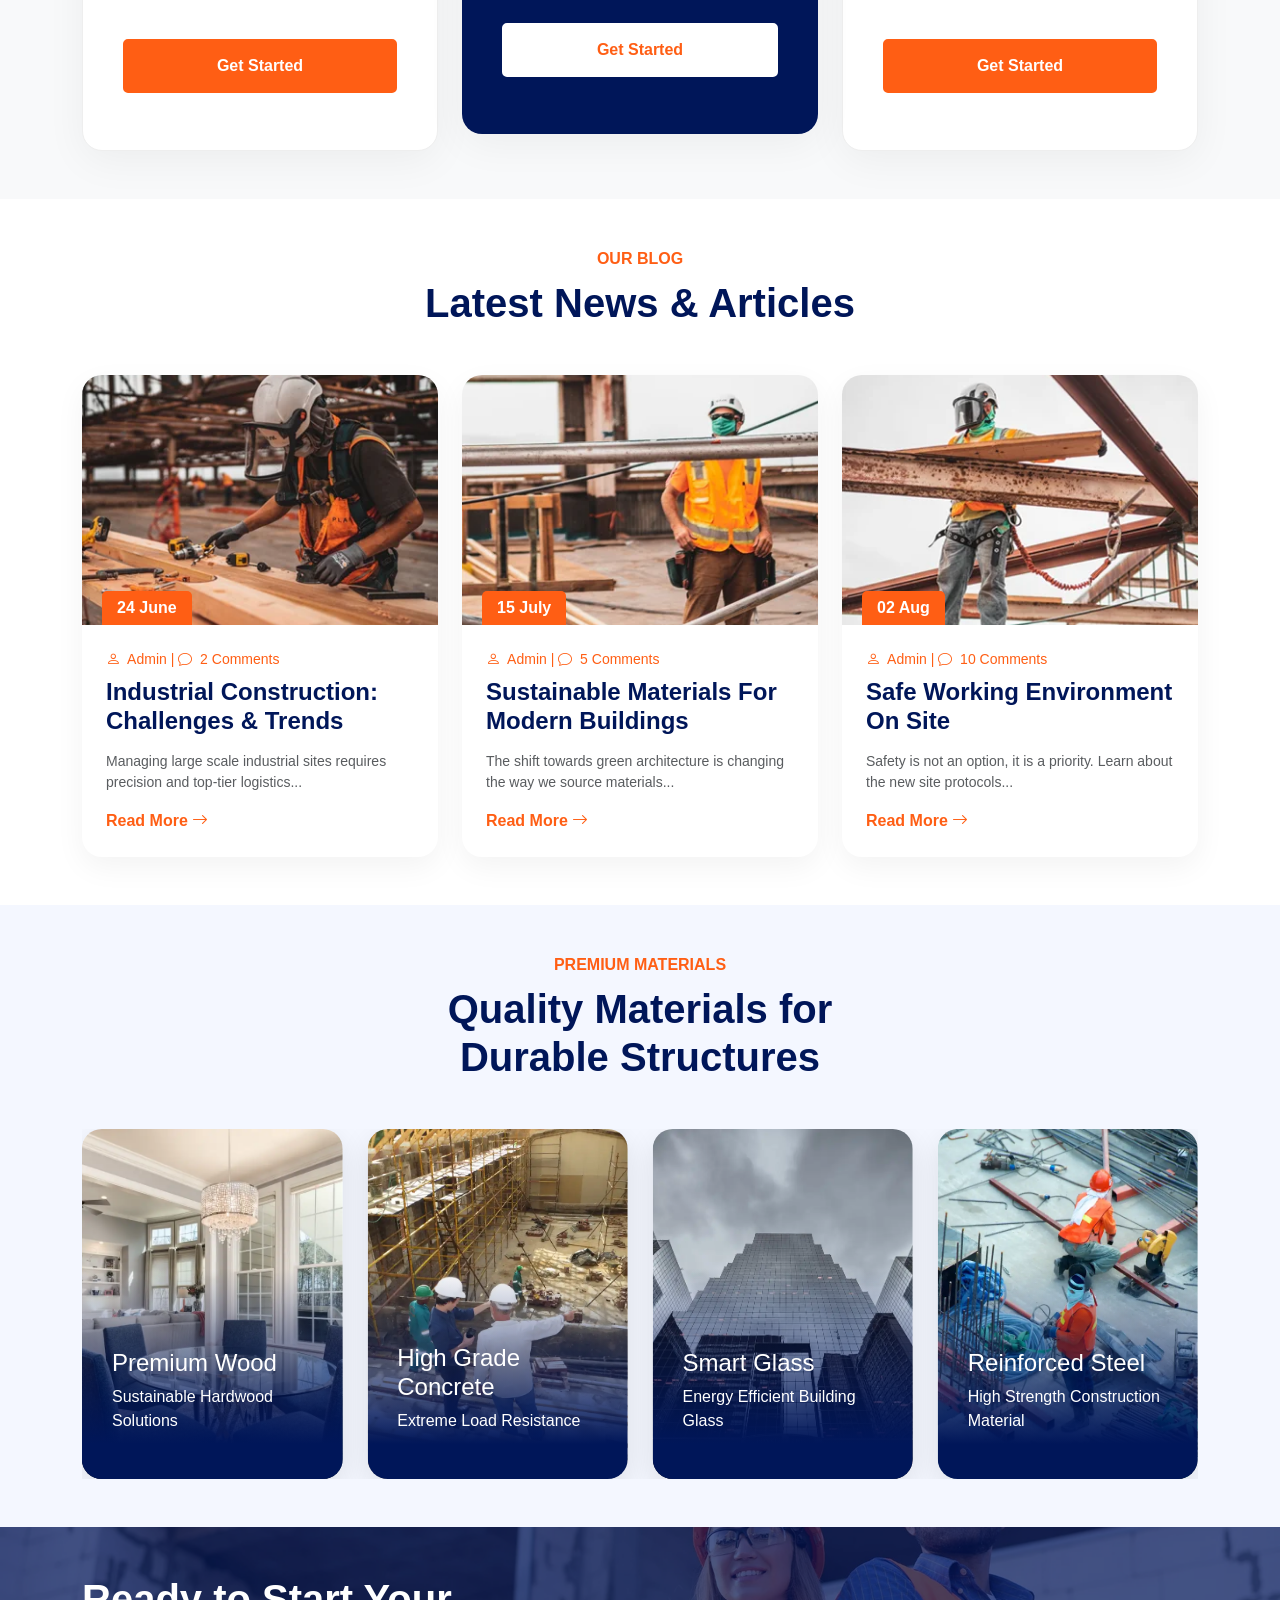
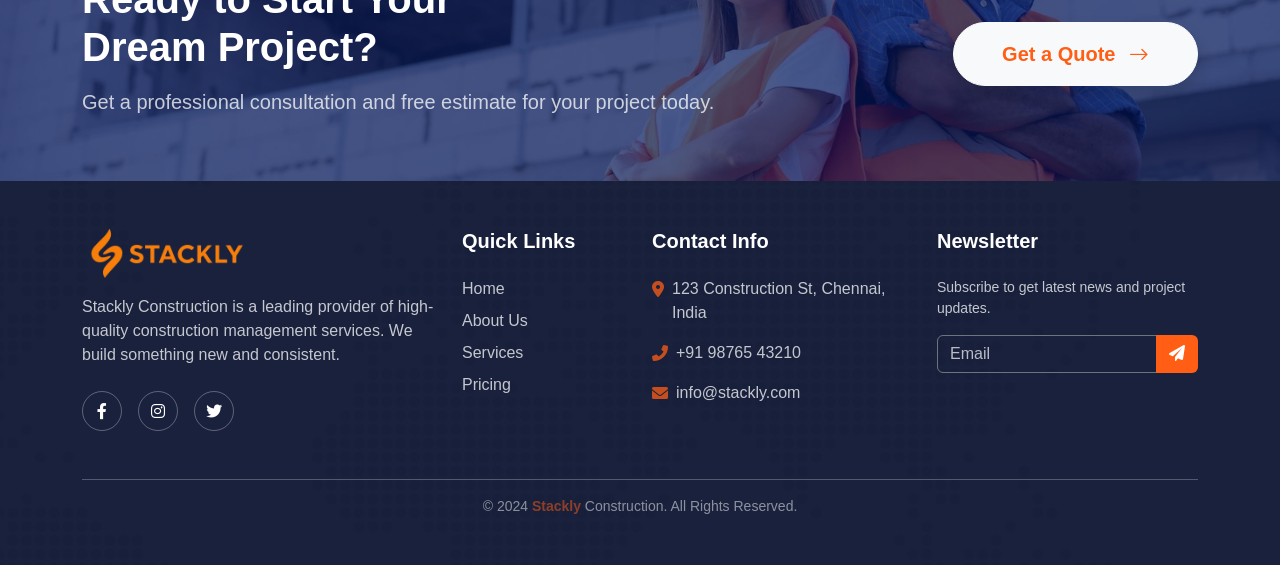
==== commit d3a05a95: "content changes" ====
--- a/index.html
+++ b/index.html
@@ -65,9 +65,7 @@
                                 </span>
 
                                 <h1 class="text-white fw-bold mb-4" data-aos="fade-up" data-aos-delay="300">
-                                    We Build <span class="text-primary-glow">Something New</span>
-                                    <br class="d-none d-md-block">
-                                    And <span class="text-white">Consistent</span>
+                                    Building <span class="text-primary-glow">Modern Landmarks</span>
                                 </h1>
 
                                 <p class="lead fs-4 mb-5 max-w-700 text-white mx-auto mx-lg-0" data-aos="fade-up" data-aos-delay="500">
@@ -104,9 +102,7 @@
                                 </span>
 
                                 <h1 class="text-white fw-bold mb-4" data-aos="fade-up" data-aos-delay="300">
-                                    A Modern <span class="text-primary-glow">Construction</span>
-                                    <br class="d-none d-md-block">
-                                    & Industrial Expert
+                                    Expert <span class="text-primary-glow">Industrial</span> Solutions
                                 </h1>
 
                                 <p class="lead fs-4 mb-5 max-w-700 text-white mx-auto mx-lg-0" data-aos="fade-up" data-aos-delay="500">
--- a/css/style.css
+++ b/css/style.css
@@ -131,7 +131,7 @@
 }
 
 .hero-content h1 {
-    font-size: clamp(2.5rem, 6vw, 4.5rem); /* Modern responsive font sizing */
+    font-size: clamp(2rem, 5vw, 3.5rem); /* Reduced size for better look */
     line-height: 1.05;
     letter-spacing: -1px;
     text-transform: uppercase;
@@ -1038,6 +1038,7 @@
 }
 
 .team-img-wrapper img {
+    height: 350px;
     transition: transform 0.6s ease;
 }
 
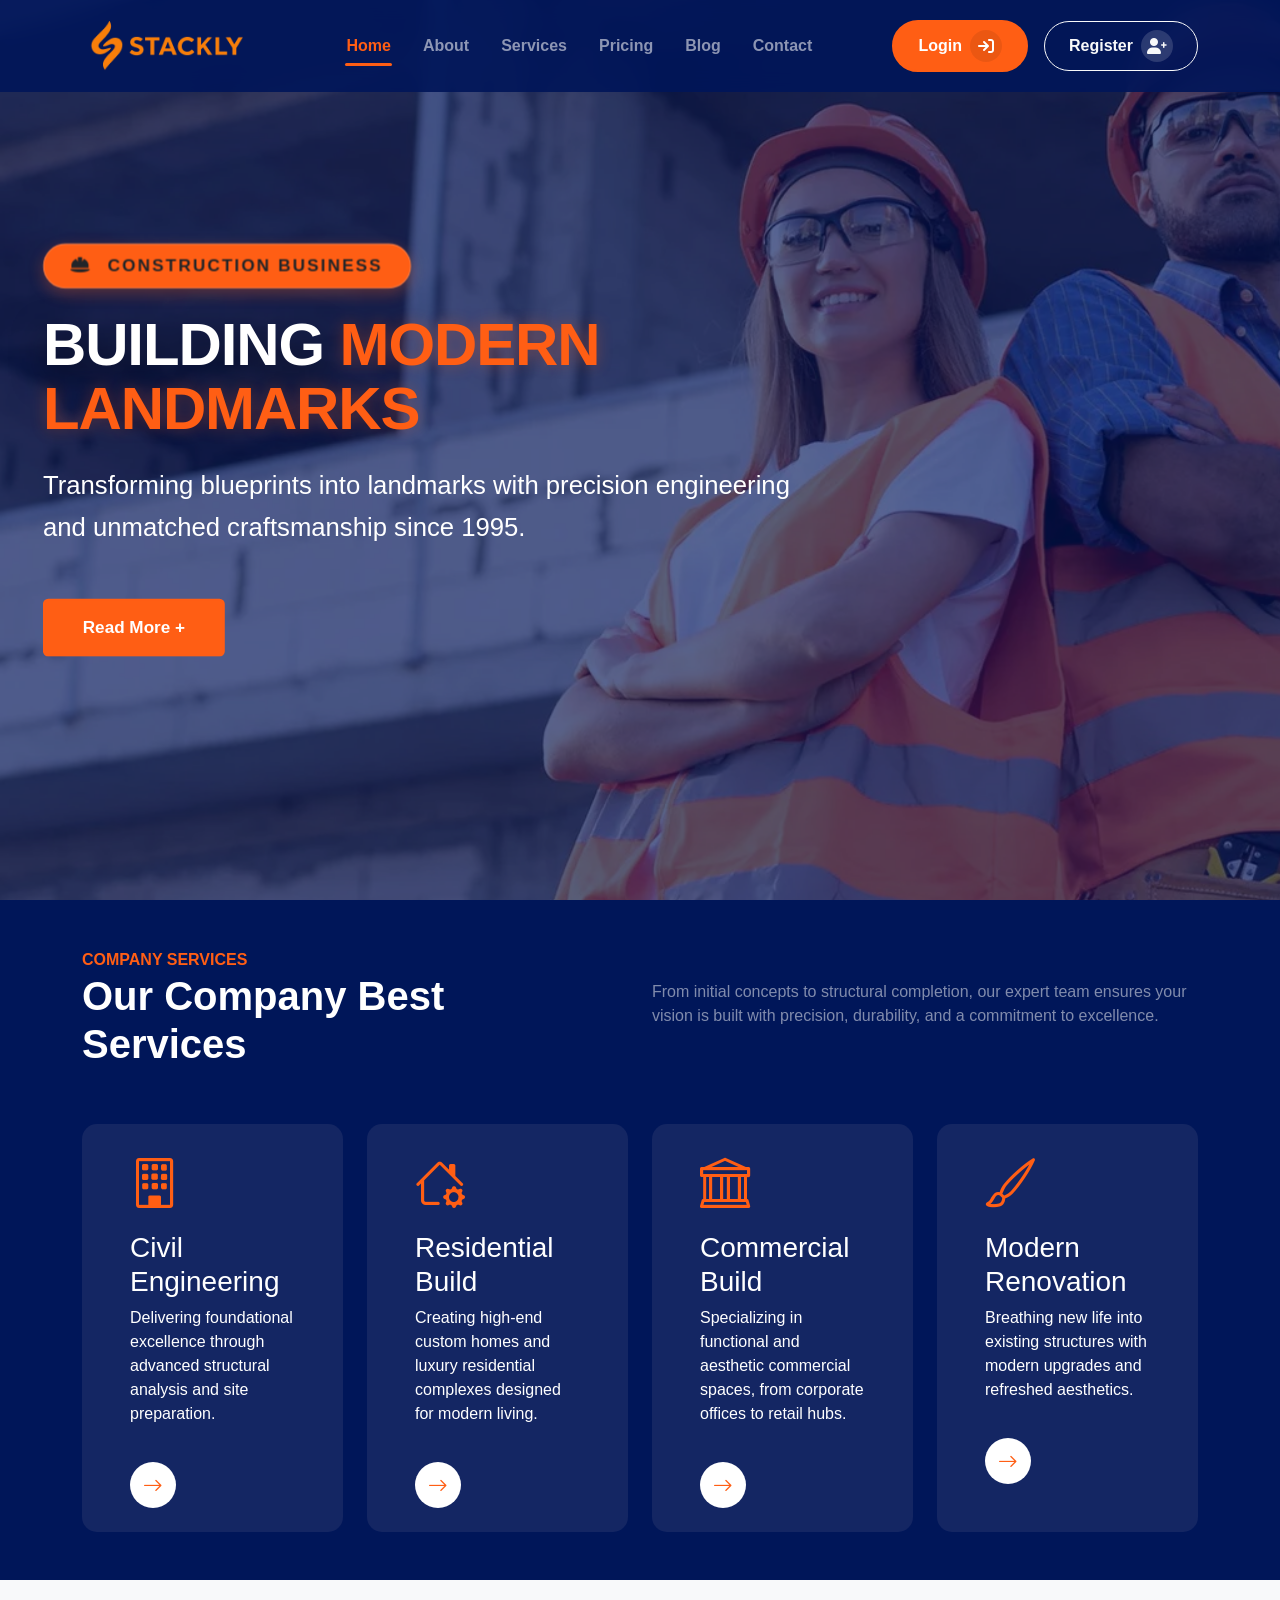
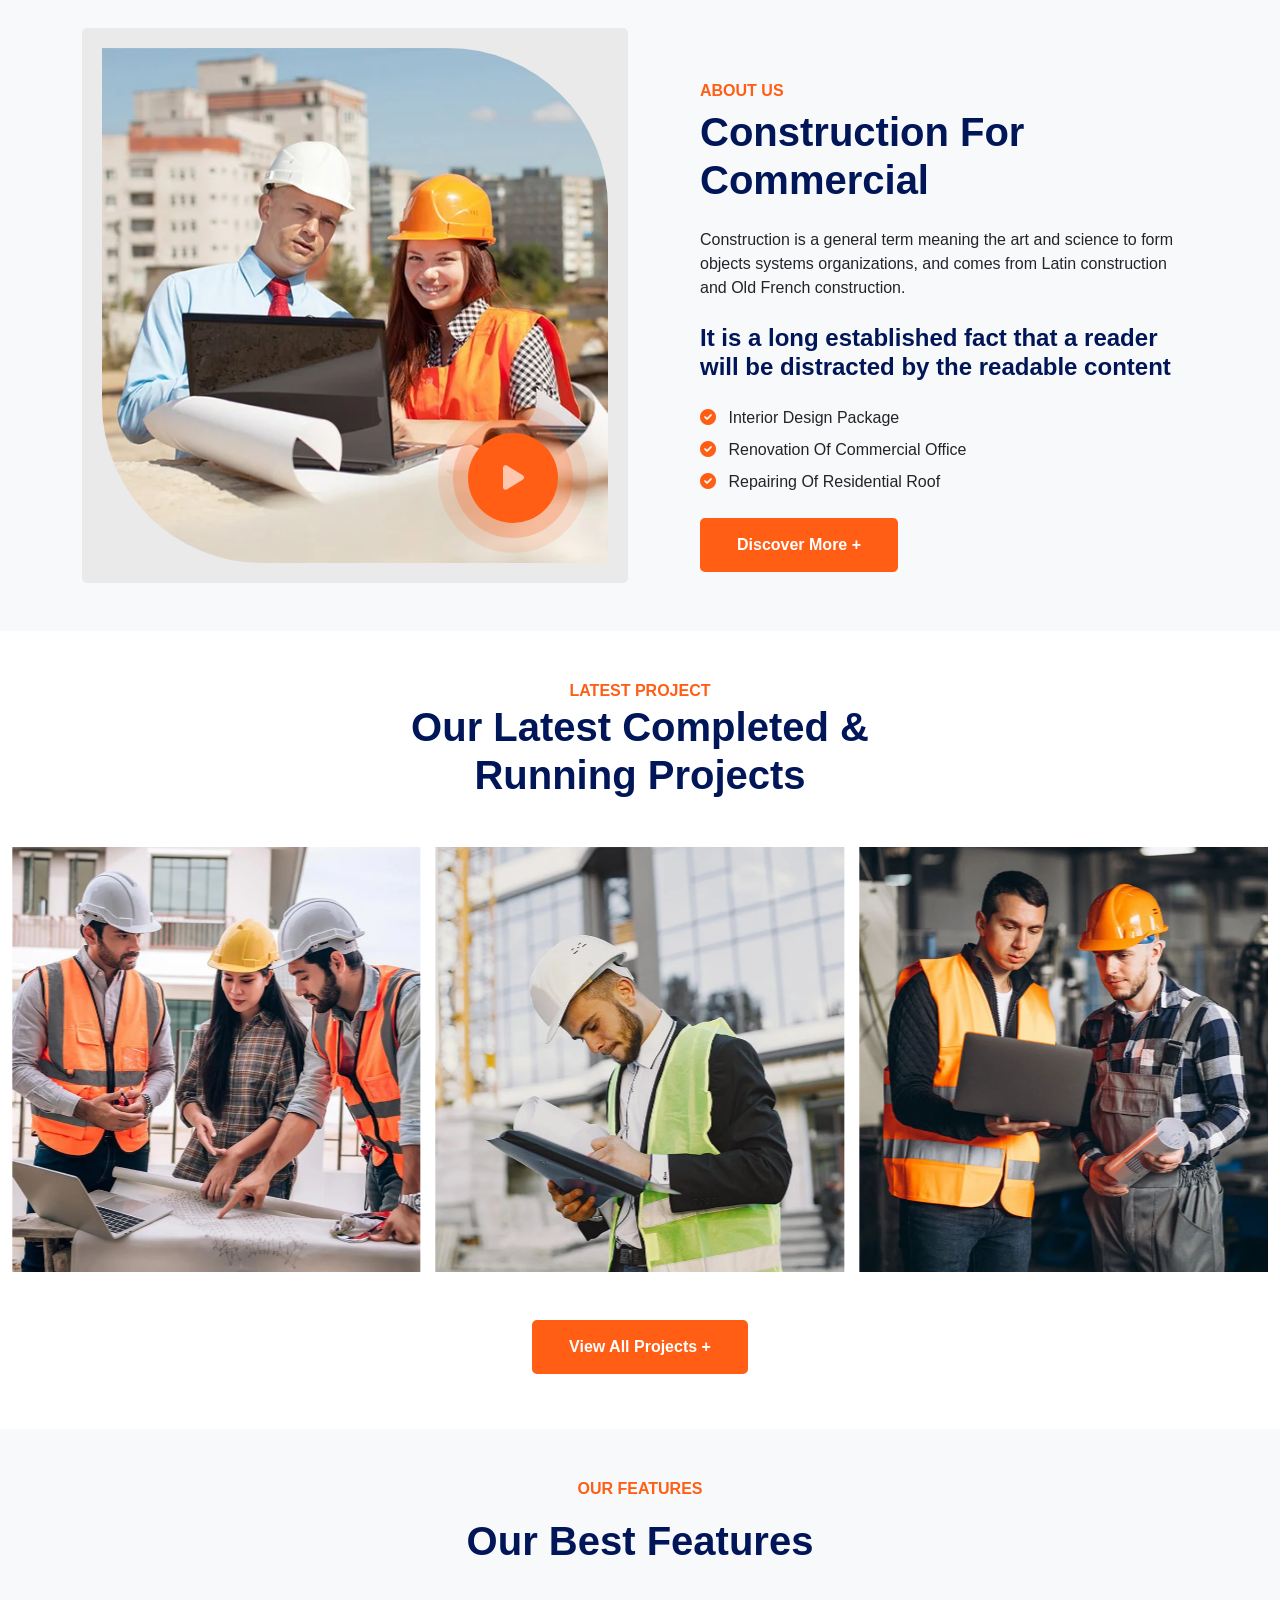
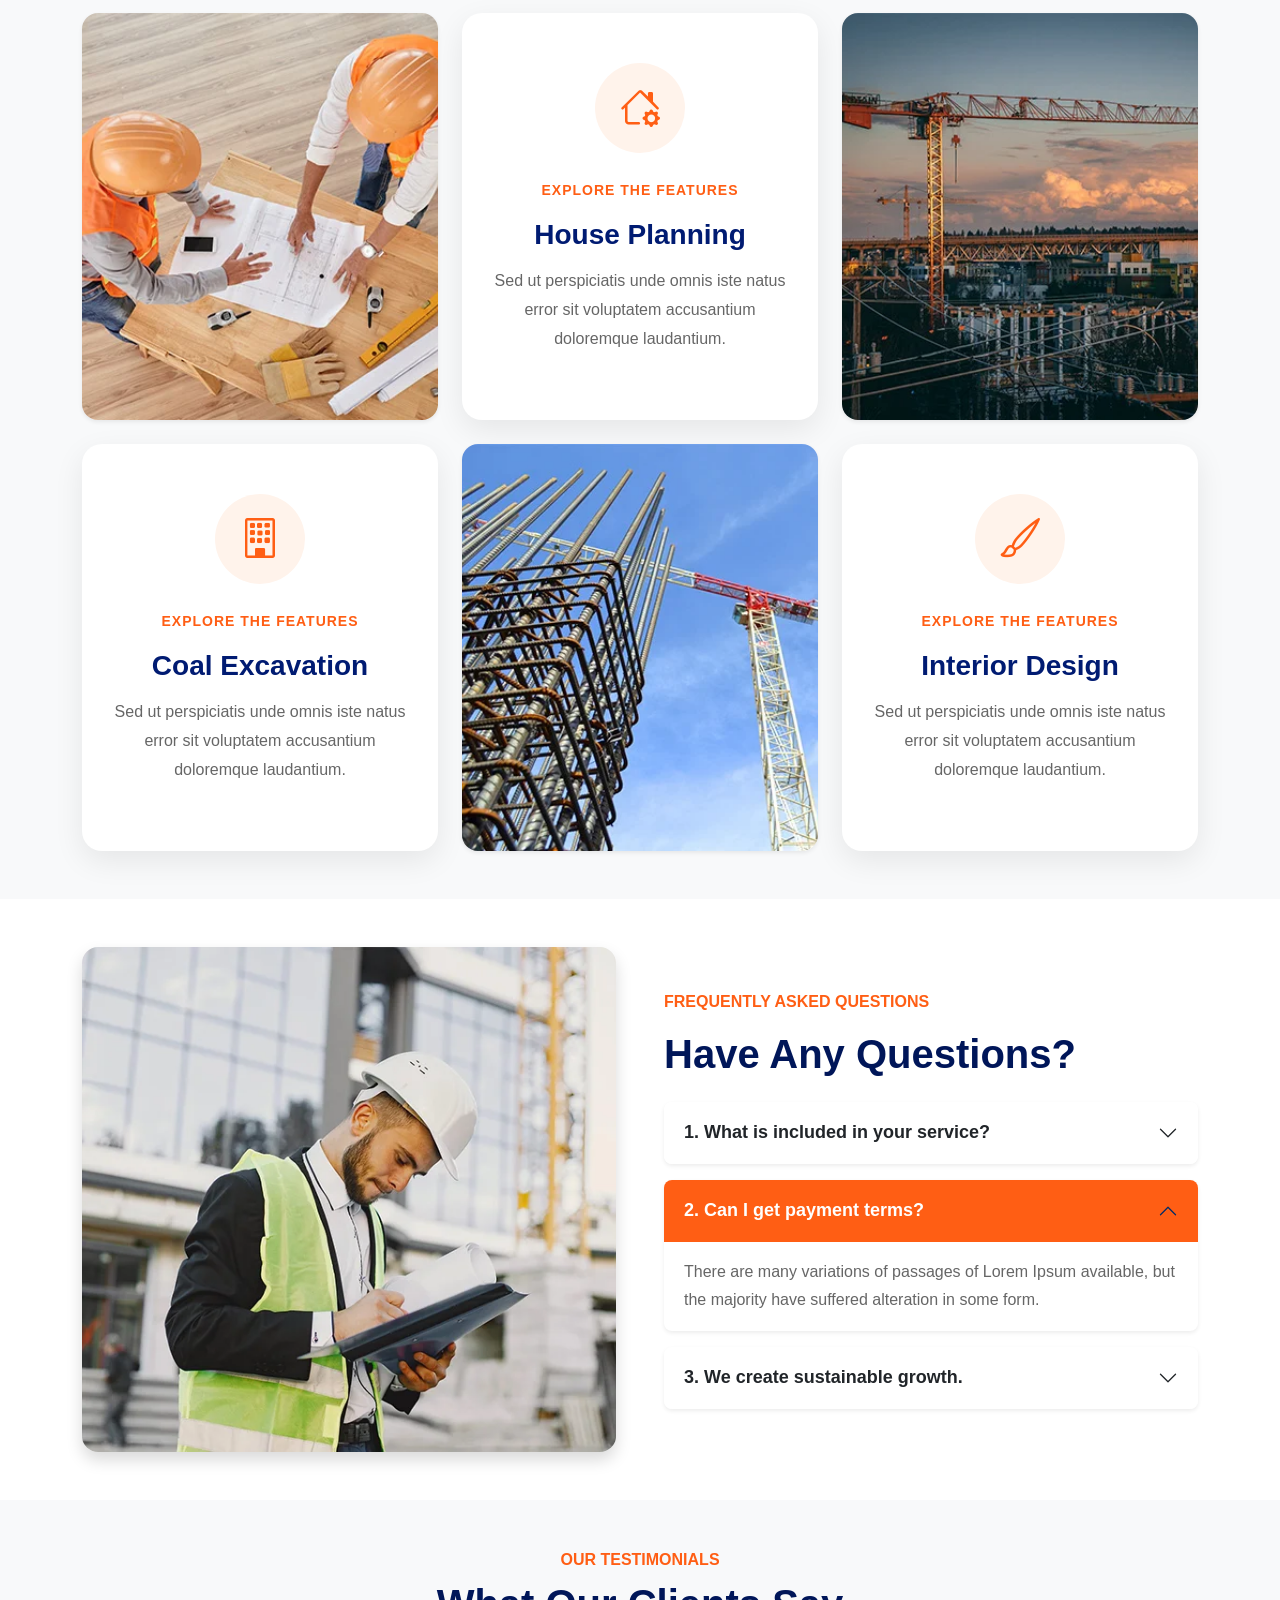
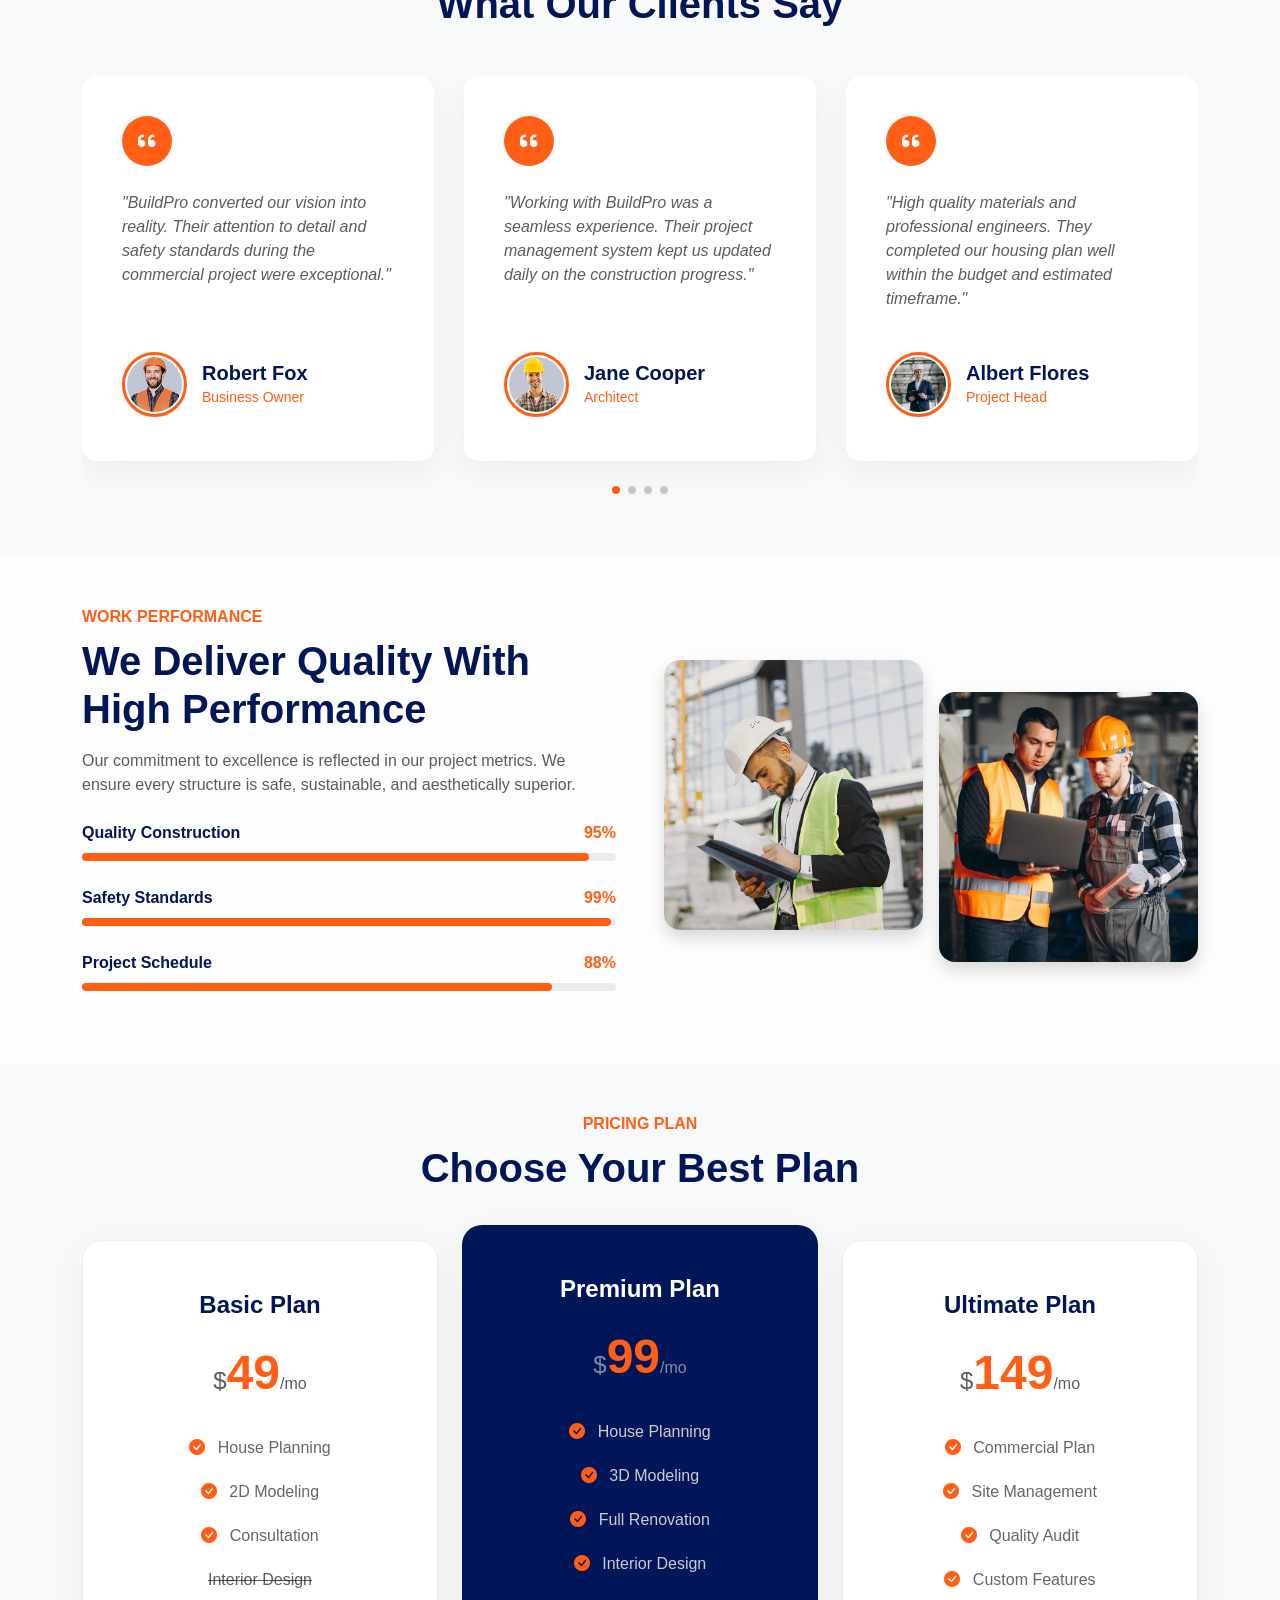
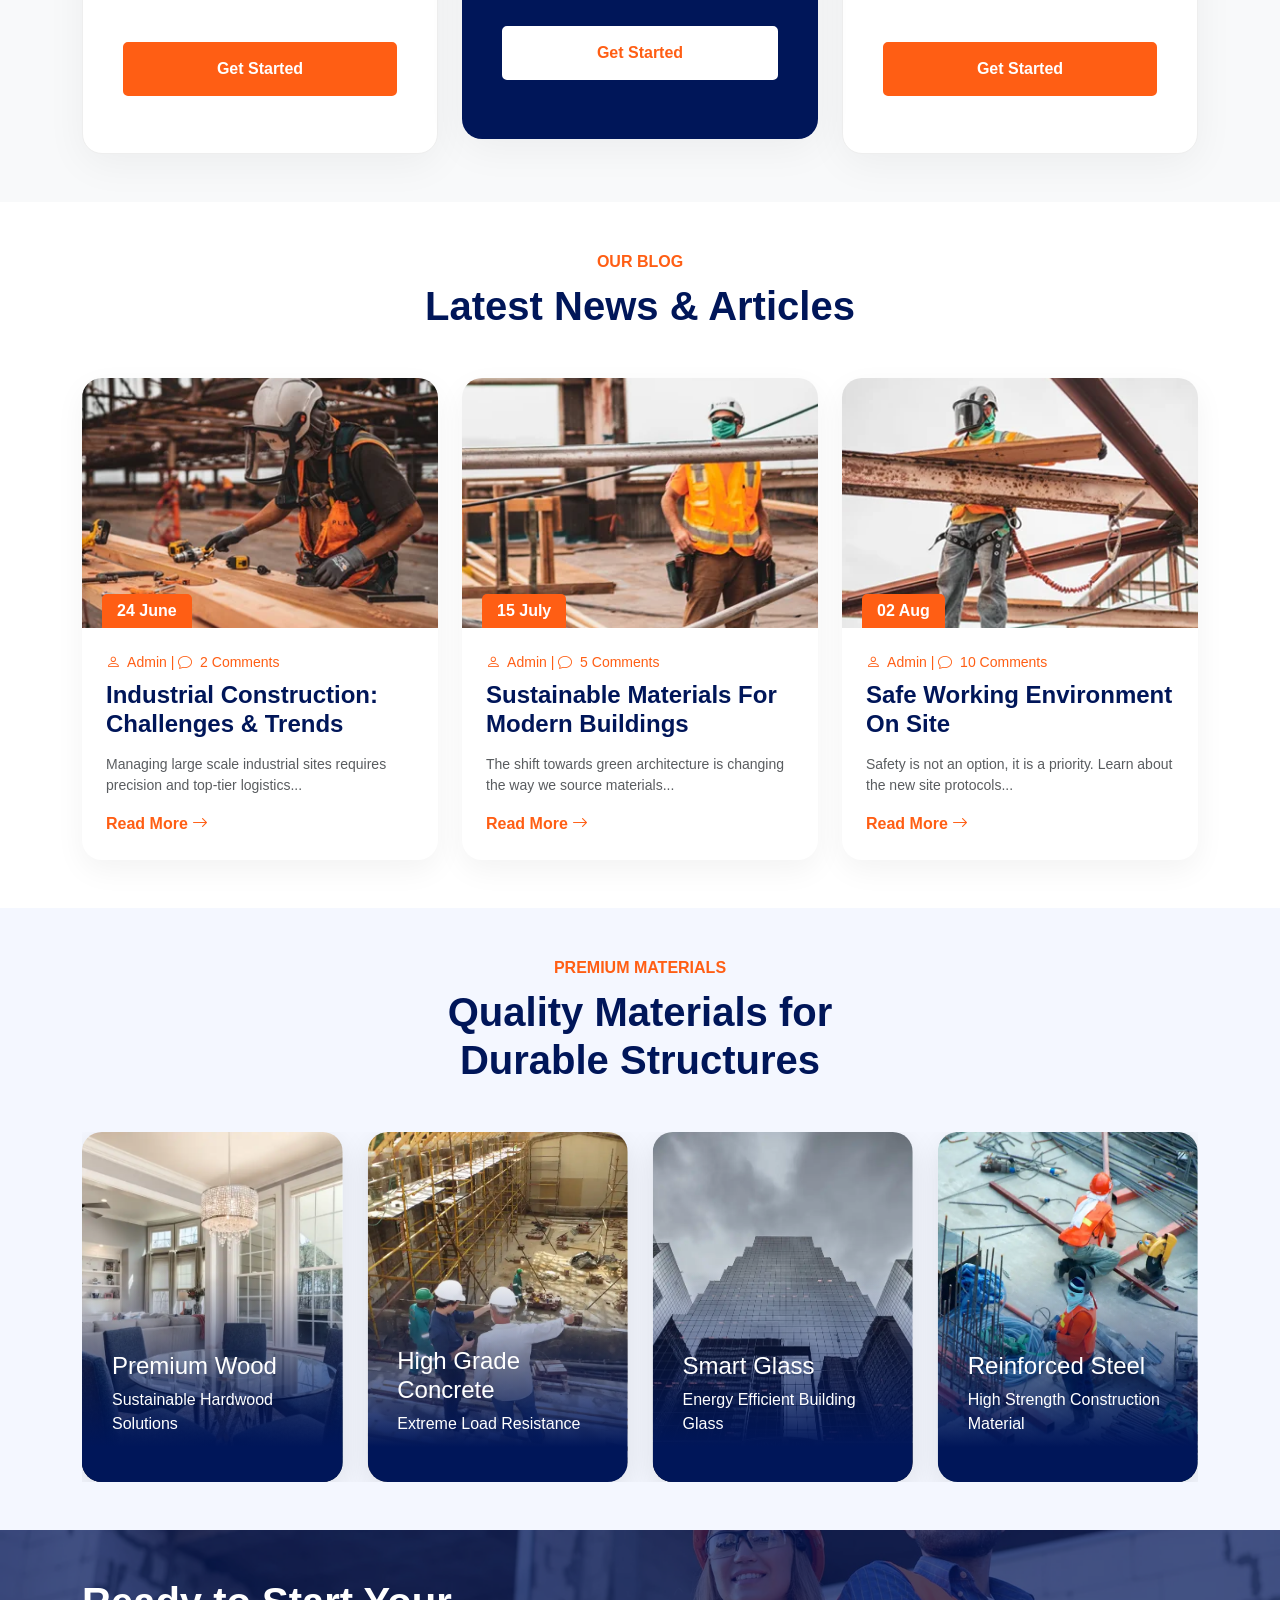
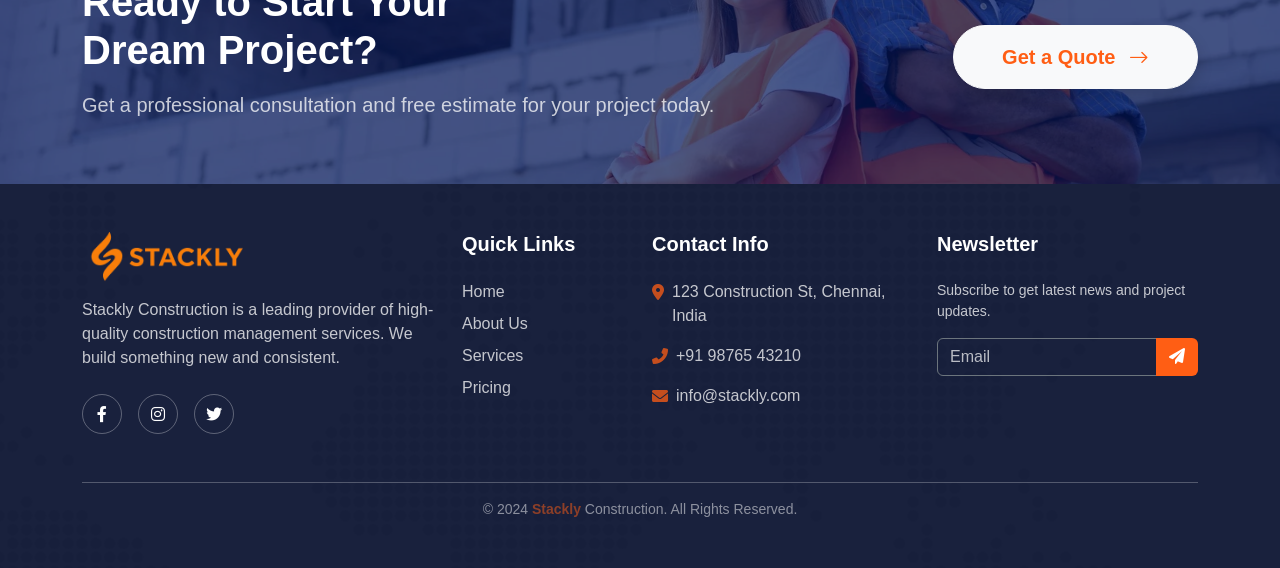
==== commit 83f2eee9: "content changes" ====
--- a/index.html
+++ b/index.html
@@ -145,8 +145,8 @@
                 </div>
                 <div class="col-lg-6" data-aos="fade-left">
                     <p class="text-white-50">
-                        There are many variations of passages of Lorem Ipsum available,
-                        but the majority have suffered alteration in some form.
+                        From initial concepts to structural completion, our expert team ensures your 
+                        vision is built with precision, durability, and a commitment to excellence.
                     </p>
                 </div>
             </div>
@@ -159,11 +159,10 @@
                             <i class="bi bi-building"></i>
                         </div>
     
-                        <h3 class="mb-2">Coal Excavation</h3>
+                        <h3 class="mb-2">Civil Engineering</h3>
     
                         <p>
-                            Lorem ipsum is simply free text dolor amett
-                            consec adipisc.
+                            Delivering foundational excellence through advanced structural analysis and site preparation.
                         </p>
     
                         <a href="404.html" class="service-btn">
@@ -183,11 +182,10 @@
                             <i class="bi bi-house-gear"></i>
                         </div>
     
-                        <h3 class="mb-2">House Planning</h3>
+                        <h3 class="mb-2">Residential Build</h3>
     
                         <p>
-                            Lorem ipsum is simply free text dolor amett
-                            consec adipisc.
+                            Creating high-end custom homes and luxury residential complexes designed for modern living.
                         </p>
     
                         <a href="404.html" class="service-btn">
@@ -207,11 +205,10 @@
                             <i class="bi bi-bank"></i>
                         </div>
     
-                        <h3 class="mb-2">Mine Factory</h3>
+                        <h3 class="mb-2">Commercial Build</h3>
     
                         <p>
-                            Lorem ipsum is simply free text dolor amett
-                            consec adipisc.
+                            Specializing in functional and aesthetic commercial spaces, from corporate offices to retail hubs.
                         </p>
     
                         <a href="404.html" class="service-btn">
@@ -231,11 +228,10 @@
                             <i class="bi bi-brush"></i>
                         </div>
     
-                        <h3 class="mb-2">Interior Design</h3>
+                        <h3 class="mb-2">Modern Renovation</h3>
     
                         <p>
-                            Lorem ipsum is simply free text dolor amett
-                            consec adipisc.
+                            Breathing new life into existing structures with modern upgrades and refreshed aesthetics.
                         </p>
     
                         <a href="404.html" class="service-btn">
--- a/css/style.css
+++ b/css/style.css
@@ -19,6 +19,24 @@
     padding: 10px 0 !important;
     background-color: var(--dark) !important;
     box-shadow: 0 5px 25px rgba(0,0,0,0.3);
+}
+
+@media (max-width: 991px) {
+  
+    .navbar-collapse {
+        height: 100vh; 
+        background-color: var(--dark) !important;
+        padding: 40px 20px 100px 20px;
+        overflow-y: auto; 
+        border-top: 1px solid rgba(255, 255, 255, 0.1);
+        transition: all 0.4s ease;
+    }
+
+    .navbar-nav .nav-link {
+        font-size: 1.2rem;
+        padding: 15px 0 !important;
+        border-bottom: 1px solid rgba(255, 255, 255, 0.05);
+    }
 }
 
 .nav-link {
@@ -99,9 +117,9 @@
 }
 
 .slide-bg{
-
-    min-height: 105vh;
-
+    min-height: 100vh;
+    /* Support for modern mobile browsers */
+    min-height: 100svh;
     background-size:cover;
     background-position:center;
 
@@ -136,6 +154,7 @@
     letter-spacing: -1px;
     text-transform: uppercase;
     text-shadow: 0 10px 30px rgba(0,0,0,0.5);
+    max-width: 100%;
 }
 
 .hero-content p {
@@ -159,19 +178,25 @@
 
 @media (max-width: 991px) {
     .hero-content {
-        padding-top: 80px;
+        padding-top: 100px;
+        padding-bottom: 50px;
     }
     .hero-content h1 {
-        margin-bottom: 20px !important;
+        margin-bottom: 15px !important;
+        font-size: 1.8rem;
     }
     .hero-content .hero-subtitle {
-        font-size: 13px;
-        padding: 6px 18px;
+        font-size: 12px;
+        padding: 5px 15px;
         letter-spacing: 1px;
     }
     .hero-content p {
         font-size: 1.1rem !important;
-        margin-bottom: 35px !important;
+        margin-bottom: 30px !important;
+    }
+    
+    .slide-bg {
+        min-height: 80vh;
     }
 }
 
@@ -318,6 +343,7 @@
     position: relative;
     padding: 20px;
     border-radius: 0 180px 0 180px;
+    max-width: 100%;
     background: #eaeaea;
 }
 
@@ -677,8 +703,16 @@
     flex-direction: column; /* Stack content vertically */
 }
 
+.testimonial-card p {
+    flex-grow: 1; /* Pushes the client info to the bottom for a uniform look across all cards */
+}
+
 .testimonialSlider .swiper-wrapper {
     align-items: stretch; /* Ensure all slides in a row stretch to the height of the tallest */
+}
+
+.testimonialSlider .swiper-slide {
+    height: auto; /* Allows the slides to expand and fill the height calculated by Swiper */
 }
 
 .testimonial-card:hover {
@@ -754,6 +788,7 @@
     background: #fff;
     padding: 50px 40px;
     border-radius: 20px;
+    height: 100%;
     box-shadow: 0 10px 40px rgba(0,0,0,0.05);
     transition: all 0.4s ease;
     border: 1px solid #eee;
@@ -803,6 +838,10 @@
 
 .blog-img-box img {
     transition: 0.5s;
+}
+
+.blog-card img {
+    transition: 0.8s cubic-bezier(0.4, 0, 0.2, 1);
 }
 
 .blog-card:hover .blog-img-box img {
@@ -1203,4 +1242,249 @@
 .btn-outline-light:hover .btn-icon {
     background: var(--primary)!important;
     color: #212529 !important;
+}
+
+/* contact page */
+.contact-social-icon {
+    width: 45px;
+    height: 45px;
+    display: flex;
+    align-items: center;
+    justify-content: center;
+    border: 1px solid rgba(0, 22, 89, 0.1);
+    border-radius: 50%;
+    color: var(--dark);
+    background: #fff;
+    box-shadow: 0 5px 15px rgba(0, 0, 0, 0.05);
+    text-decoration: none;
+    transition: all 0.4s cubic-bezier(0.175, 0.885, 0.32, 1.275);
+}
+
+.contact-social-icon:hover {
+    background-color: var(--primary);
+    border-color: var(--primary);
+    color: #fff;
+    transform: translateY(-5px) rotate(360deg);
+    box-shadow: 0 10px 20px rgba(255, 94, 20, 0.3);
+}
+
+/* Modern Comparison Table Styles */
+.comparison-table {
+    border-radius: 15px;
+    overflow: hidden;
+    border: none !important;
+}
+
+.comparison-table thead th {
+    padding: 30px 20px;
+    text-transform: uppercase;
+    letter-spacing: 1px;
+    font-size: 0.9rem;
+    border: none;
+}
+
+.comparison-table .feature-head {
+    background: var(--dark);
+    color: white;
+}
+
+.comparison-table .plan-head {
+    background: #f8f9fa;
+    color: var(--dark);
+}
+
+.comparison-table .active-head {
+    background: var(--primary) !important;
+    color: white !important;
+}
+
+.comparison-table tbody td {
+    padding: 20px;
+    border-bottom: 1px solid #f1f1f1;
+    color: #666;
+    transition: 0.3s;
+}
+
+.comparison-table tbody tr:hover td {
+    background: rgba(255, 94, 20, 0.05);
+    color: var(--dark);
+    font-weight: 500;
+}
+
+/* Blog Sidebar Enhancements */
+.sidebar-box {
+    transition: all 0.4s ease;
+    border: 1px solid transparent;
+}
+
+.sidebar-box:hover {
+    transform: translateY(-5px);
+    background: #fff !important;
+    box-shadow: 0 15px 30px rgba(0,0,0,0.05);
+    border-color: rgba(255, 94, 20, 0.1);
+}
+
+.sidebar-box.bg-primary:hover {
+    background: var(--dark) !important; 
+    border-color: var(--primary);
+}
+
+.sidebar-box ul li {
+    transition: 0.3s;
+    cursor: pointer;
+    padding: 5px 0;
+}
+
+.sidebar-box ul li:hover {
+    color: var(--primary);
+    transform: translateX(5px);
+}
+
+/* Modern Auth Pages Styling */
+.auth-wrapper {
+    min-height: 100vh;
+    display: flex;
+    align-items: stretch;
+}
+
+.auth-image-side {
+    flex: 1;
+    display: none;
+    position: relative;
+    overflow: hidden;
+}
+
+.auth-image-side::before {
+    content: '';
+    position: absolute;
+    top: 0; left: 0; right: 0; bottom: 0;
+    background: linear-gradient(rgba(0, 22, 89, 0.7), rgba(0, 22, 89, 0.7)), url('../assets/images/slider1.webp') center/cover;
+    z-index: -1;
+    animation: authBgZoom 20s infinite alternate ease-in-out;
+}
+
+@keyframes authBgZoom {
+    from { transform: scale(1); }
+    to { transform: scale(1.15); }
+}
+
+@media (min-width: 992px) {
+    .auth-image-side { display: flex; align-items: center; justify-content: center; }
+}
+
+.auth-form-side {
+    flex: 1;
+    display: flex;
+    align-items: center;
+    justify-content: center;
+    background: #f8f9fa;
+    /* padding: 40px; */
+}
+
+.auth-card {
+   
+    margin: 0 auto;
+    box-shadow: 0 15px 35px rgba(0, 0, 0, 0.1);
+    transition: transform 0.3s ease;
+}
+
+.auth-card:hover {
+    transform: translateY(-5px);
+}
+
+.auth-card input:not([type="checkbox"]), .auth-card select {
+    padding: 12px 15px;
+    border-radius: 10px;
+    border: 1px solid #eee;
+}
+
+/* checked */
+.form-check-input:checked {
+    background-color: var(--primary) !important;
+    border-color: var(--primary) !important;
+}
+
+/* sidebar */
+
+.sidebar {
+    width: 260px;
+    height: 100vh;
+    position: fixed;
+    top: 81px;
+    left: 0;
+    background: #fff;
+    border-right: 1px solid rgba(0,0,0,0.05);
+    transition: all 0.3s ease-in-out;
+    z-index: 1040;
+    overflow-y: auto;
+}
+
+.sidebar a {
+    display: block;
+    padding: 14px 25px;
+    color: #444;
+    text-decoration: none;
+    font-weight: 500;
+    transition: 0.3s;
+}
+
+.sidebar a:hover, .sidebar a.active {
+    background: rgba(255, 193, 7, 0.1);
+    color: var(--primary);
+    border-right: 4px solid var(--primary);
+}
+
+.content {
+    flex: 1;
+    margin-left: 260px;
+    padding: 25px;
+    width: 100%;
+    transition: all 0.3s ease;
+}
+
+@media (max-width: 991.98px) {
+    .sidebar {
+        position: fixed;
+        left: -260px;
+        top: 81px;
+        height: calc(100vh - 81px);
+        box-shadow: 10px 0 30px rgba(0,0,0,0.1);
+    }
+    .sidebar.show {
+        left: 0;
+    }
+    .sidebar-overlay {
+        display: none;
+        position: fixed;
+        top: 81px;
+        left: 0;
+        width: 100%;
+        height: calc(100vh - 81px);
+        background: rgba(0,0,0,0.5);
+        z-index: 1030;
+        backdrop-filter: blur(2px);
+    }
+    .content {
+        margin-left: 0;
+    }
+    .sidebar-overlay.show {
+        display: block;
+    }
+}
+
+/* Global Responsive Spacing Adjustments */
+@media (max-width: 768px) {
+    .py-5 {
+        padding-top: 3.5rem !important;
+        padding-bottom: 3.5rem !important;
+    }
+    
+    .display-6 {
+        font-size: 1.8rem;
+    }
+    
+    .container {
+        padding-left: 20px;
+        padding-right: 20px;
+    }
 }
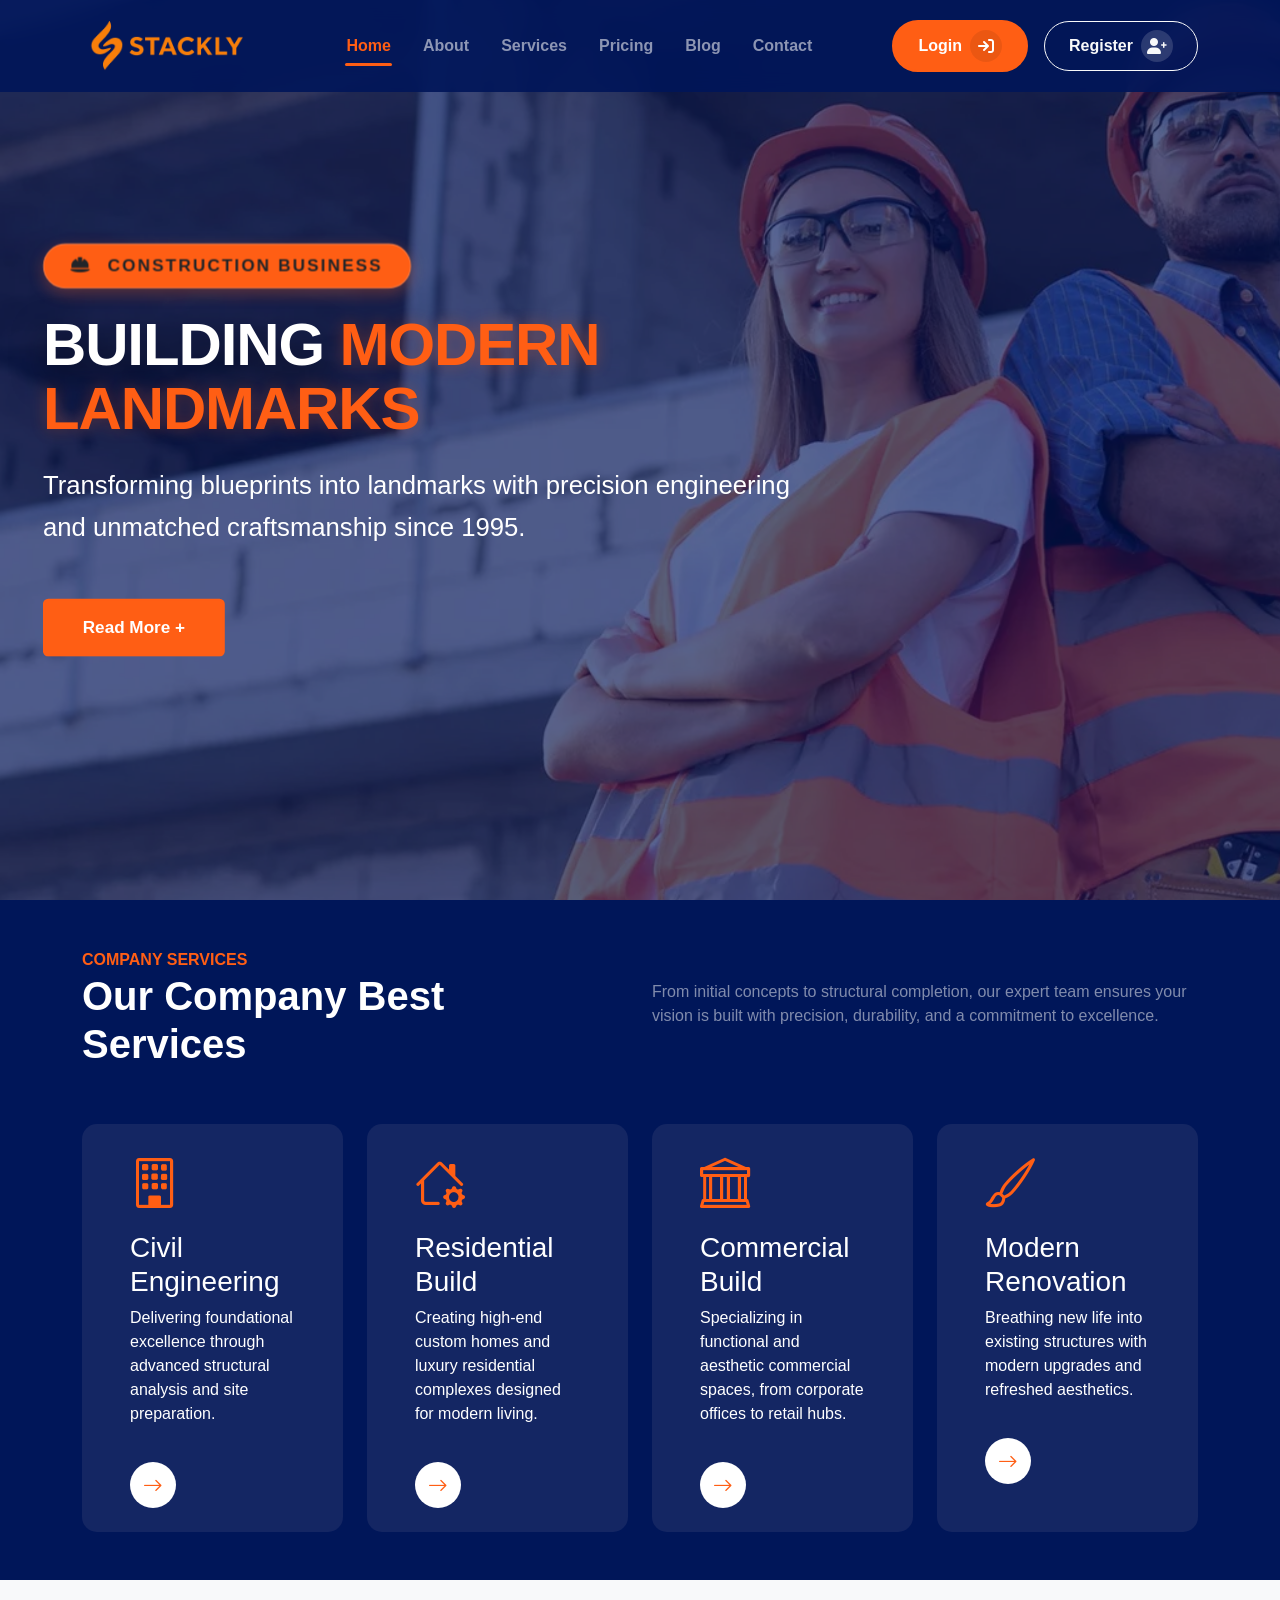
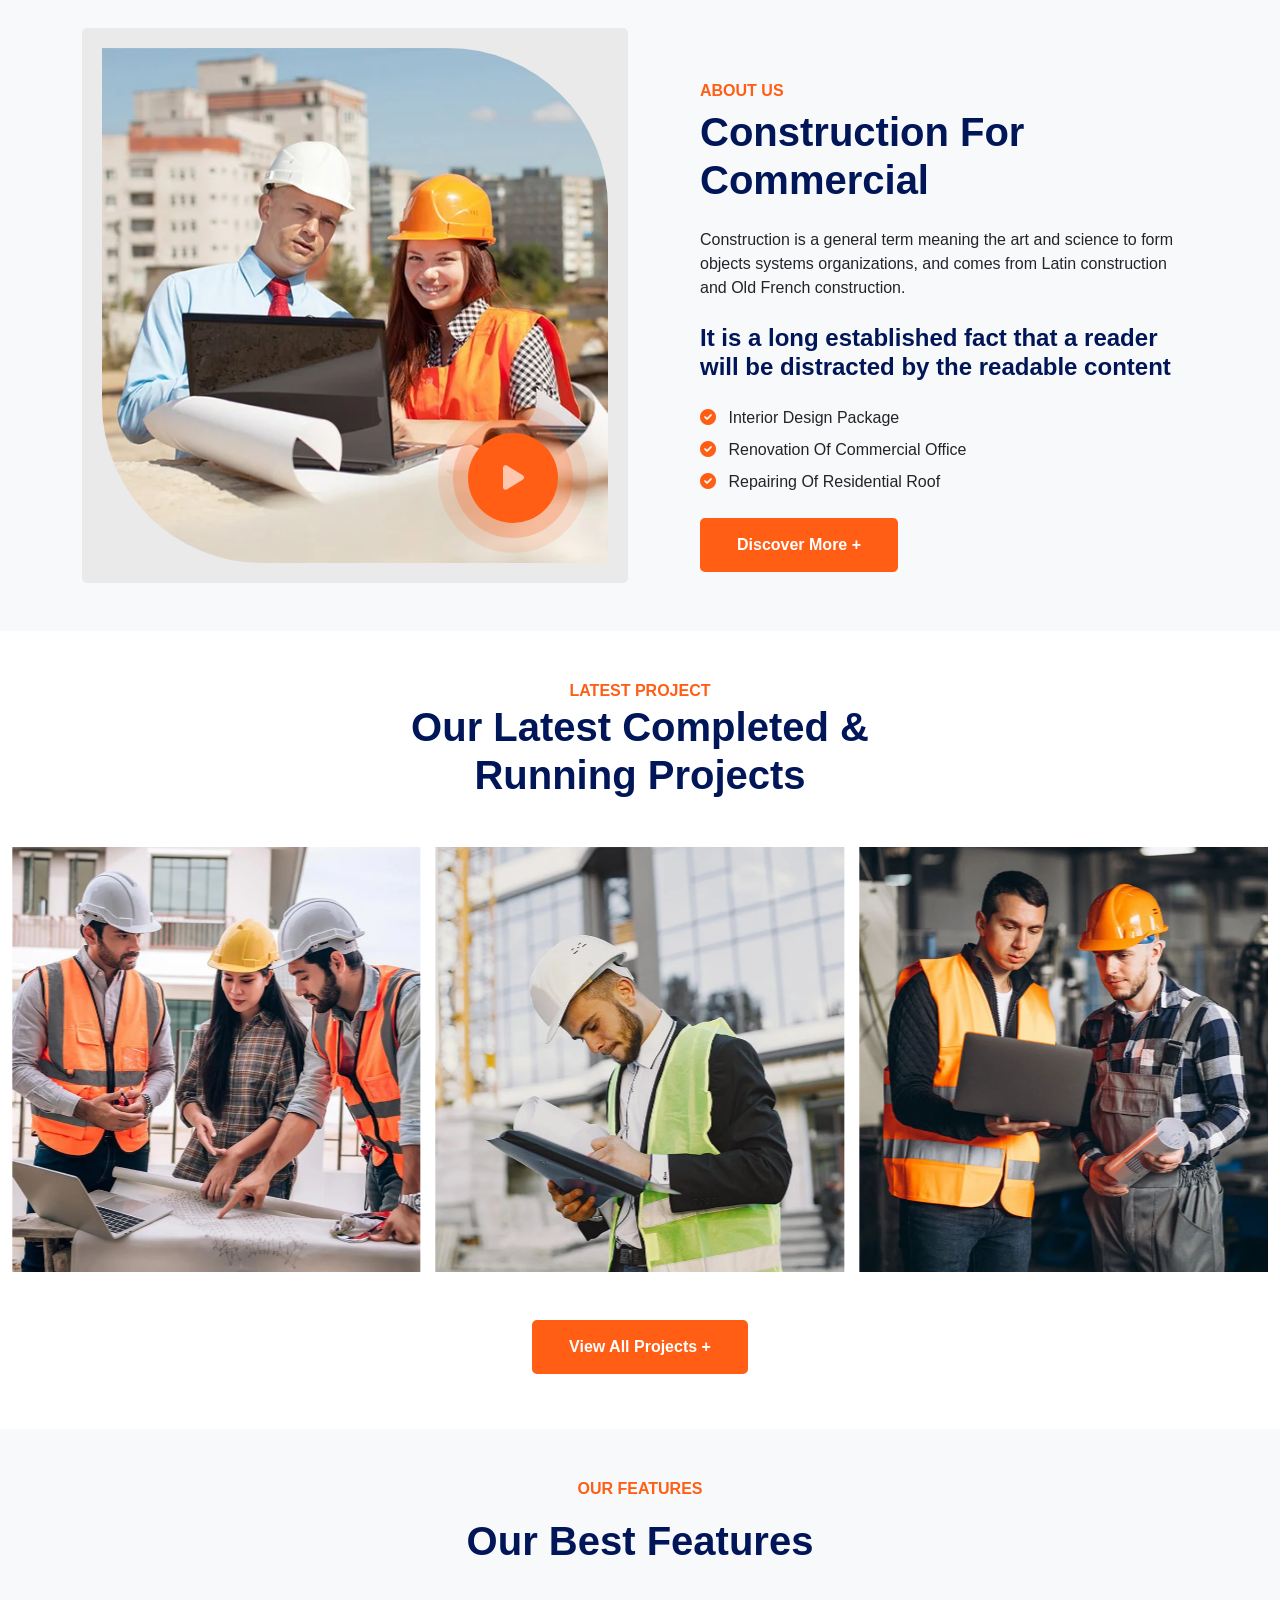
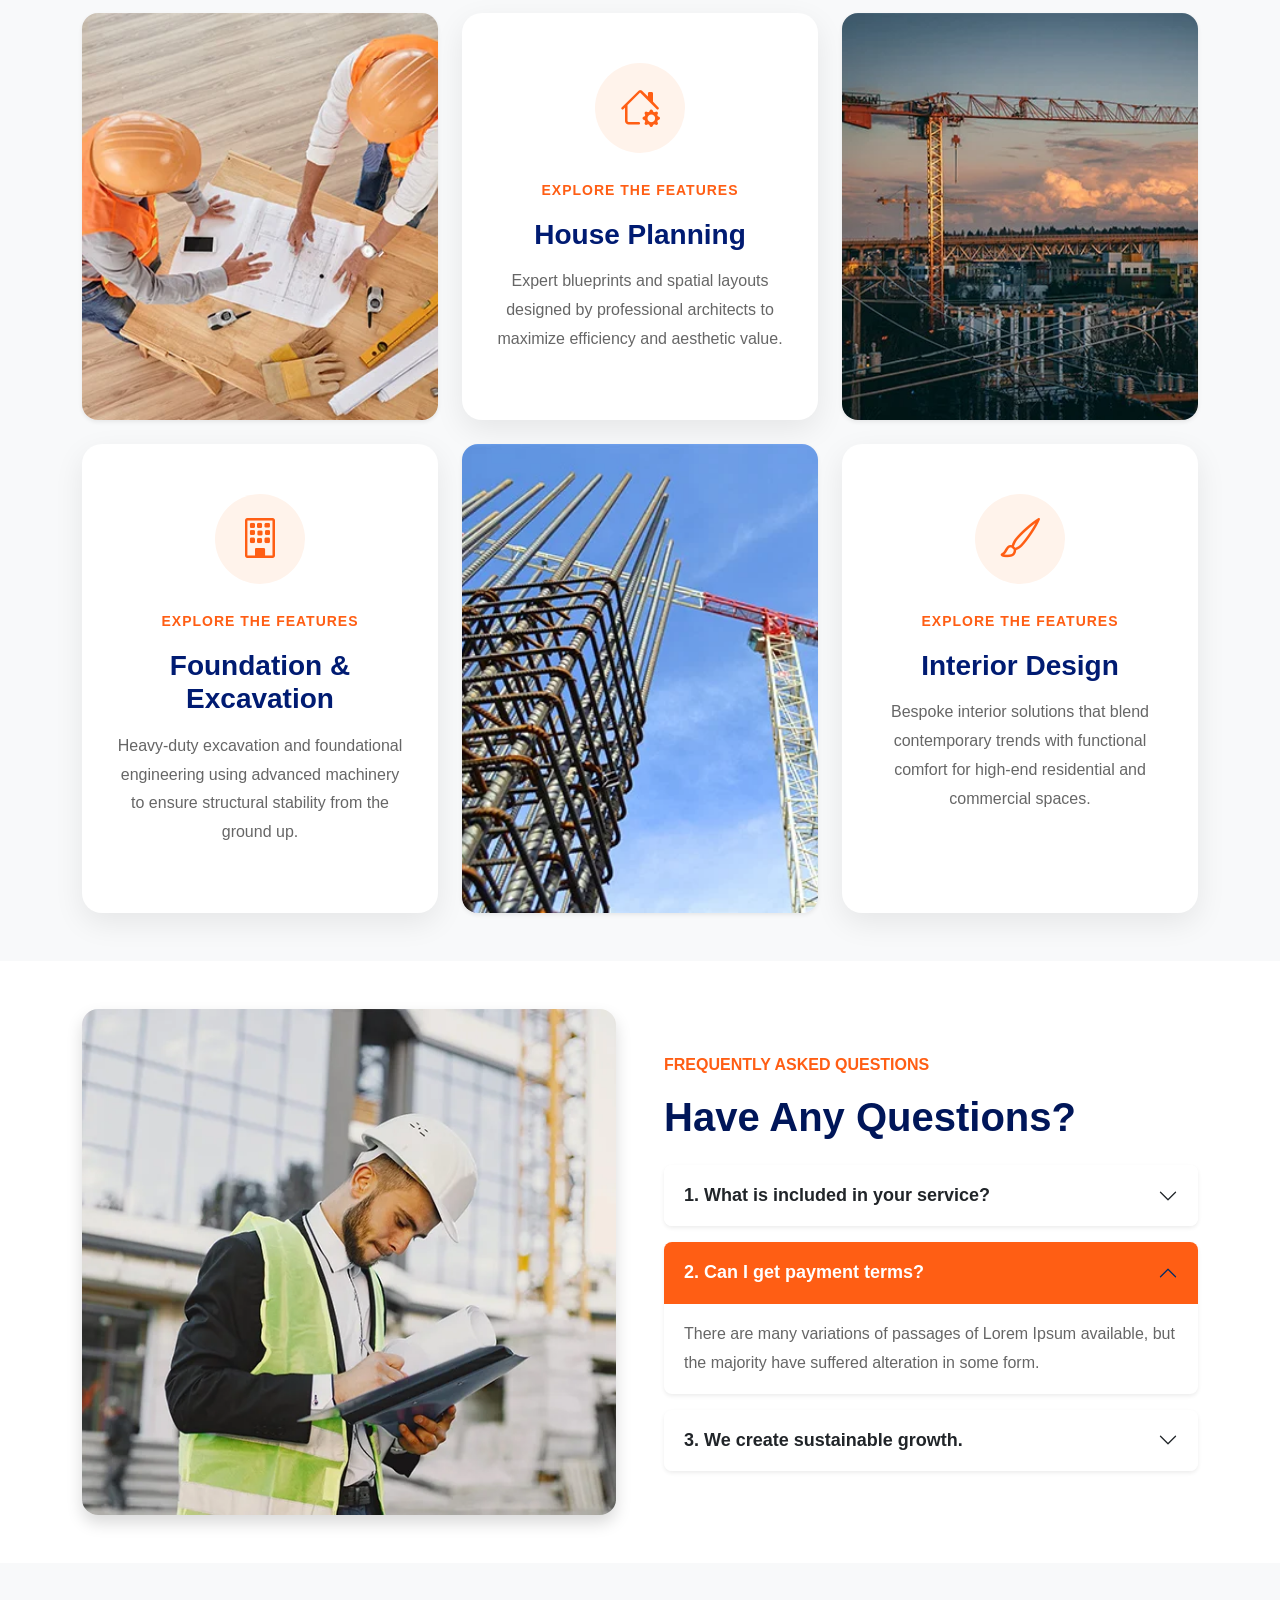
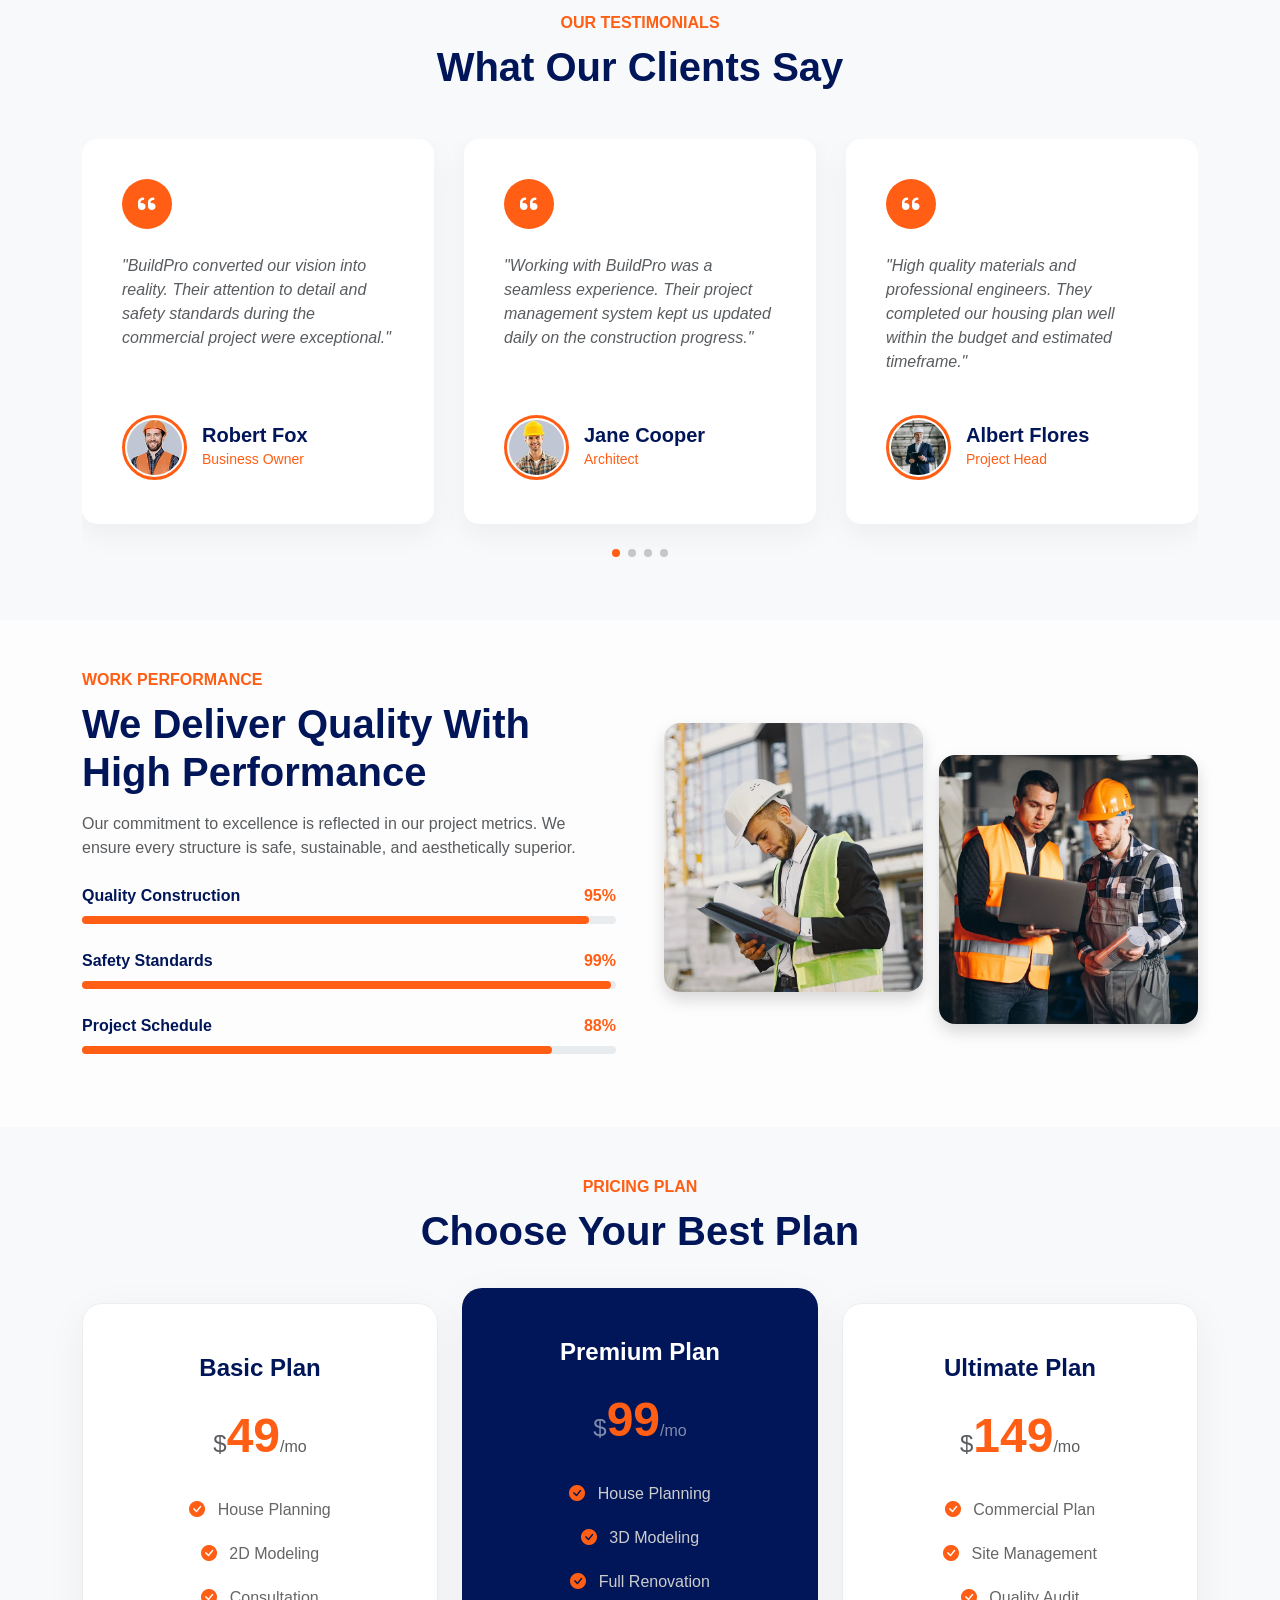
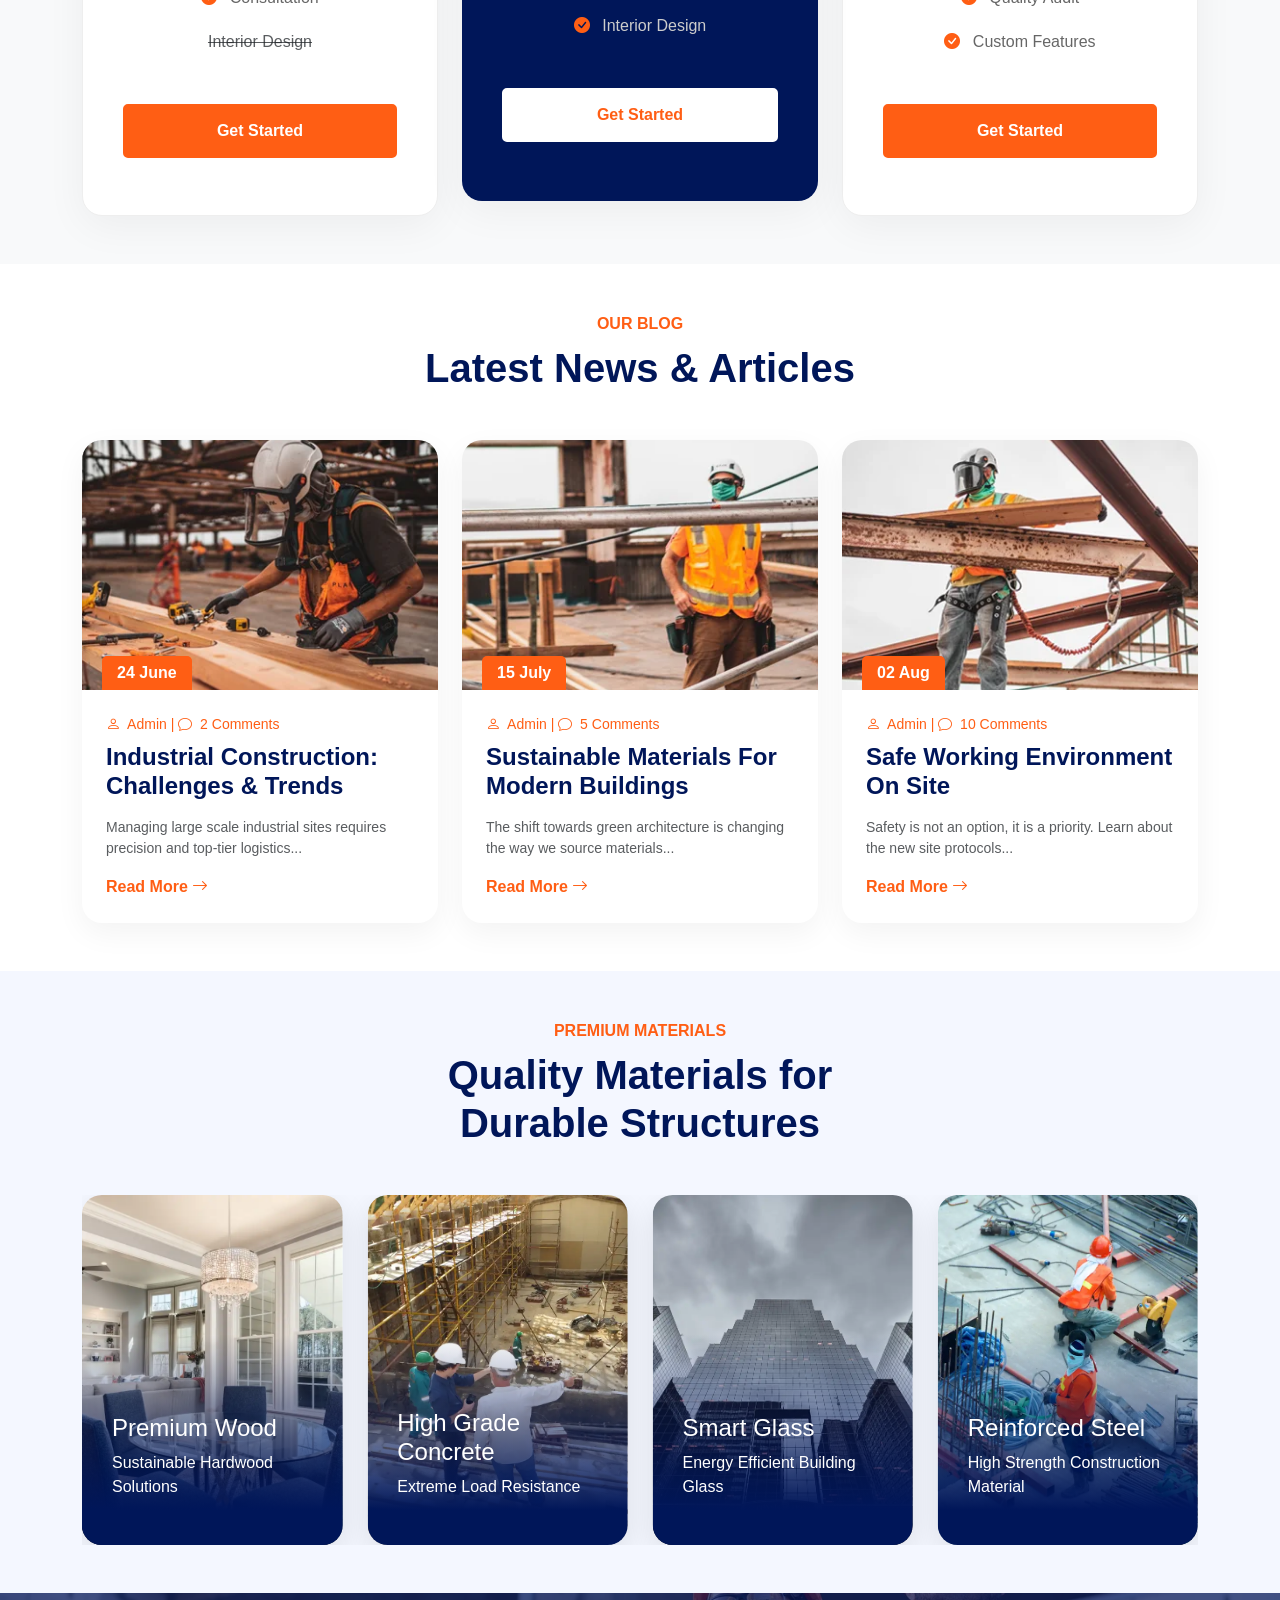
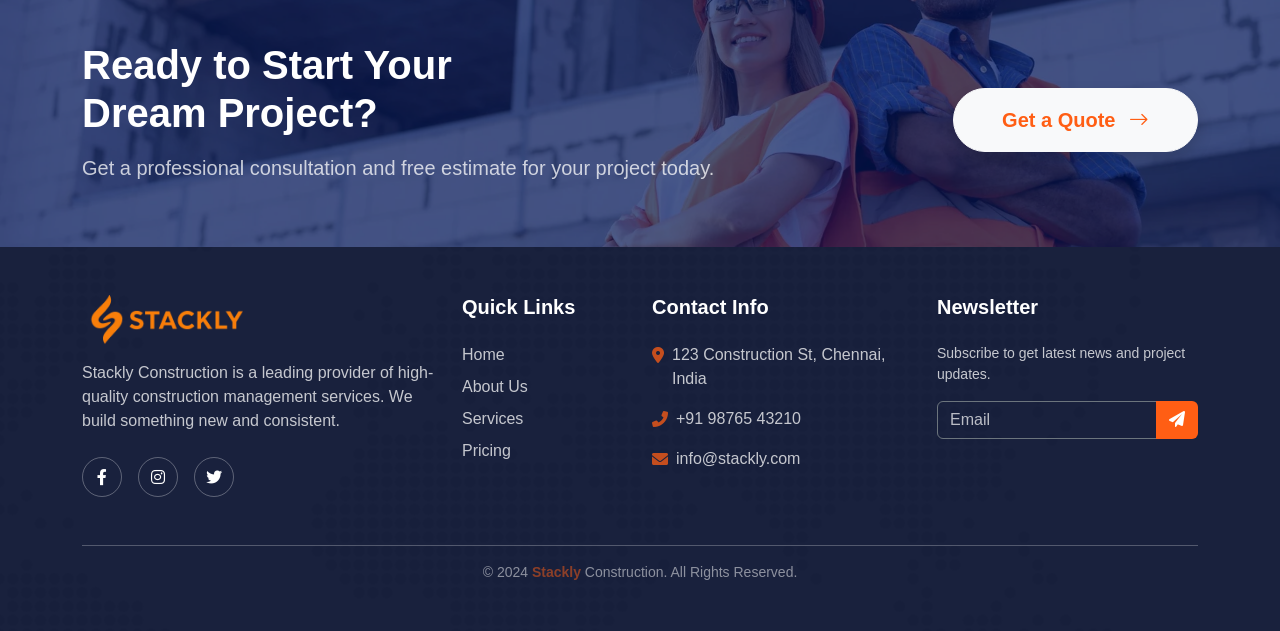
==== commit dcf93eeb: "index content changes" ====
--- a/index.html
+++ b/index.html
@@ -560,8 +560,8 @@
                         </h3>
 
                         <p>
-                            Sed ut perspiciatis unde omnis iste natus error sit
-                            voluptatem accusantium doloremque laudantium.
+                            Expert blueprints and spatial layouts designed by professional architects 
+                            to maximize efficiency and aesthetic value.
                         </p>
 
                     </div>
@@ -586,12 +586,12 @@
                         </span>
 
                         <h3 class="mt-3 mb-3">
-                            Coal Excavation
+                            Foundation & Excavation
                         </h3>
 
                         <p>
-                            Sed ut perspiciatis unde omnis iste natus error sit
-                            voluptatem accusantium doloremque laudantium.
+                            Heavy-duty excavation and foundational engineering using advanced machinery 
+                            to ensure structural stability from the ground up.
                         </p>
 
                     </div>
@@ -620,8 +620,8 @@
                         </h3>
 
                         <p>
-                            Sed ut perspiciatis unde omnis iste natus error sit
-                            voluptatem accusantium doloremque laudantium.
+                            Bespoke interior solutions that blend contemporary trends with functional 
+                            comfort for high-end residential and commercial spaces.
                         </p>
 
                     </div>
